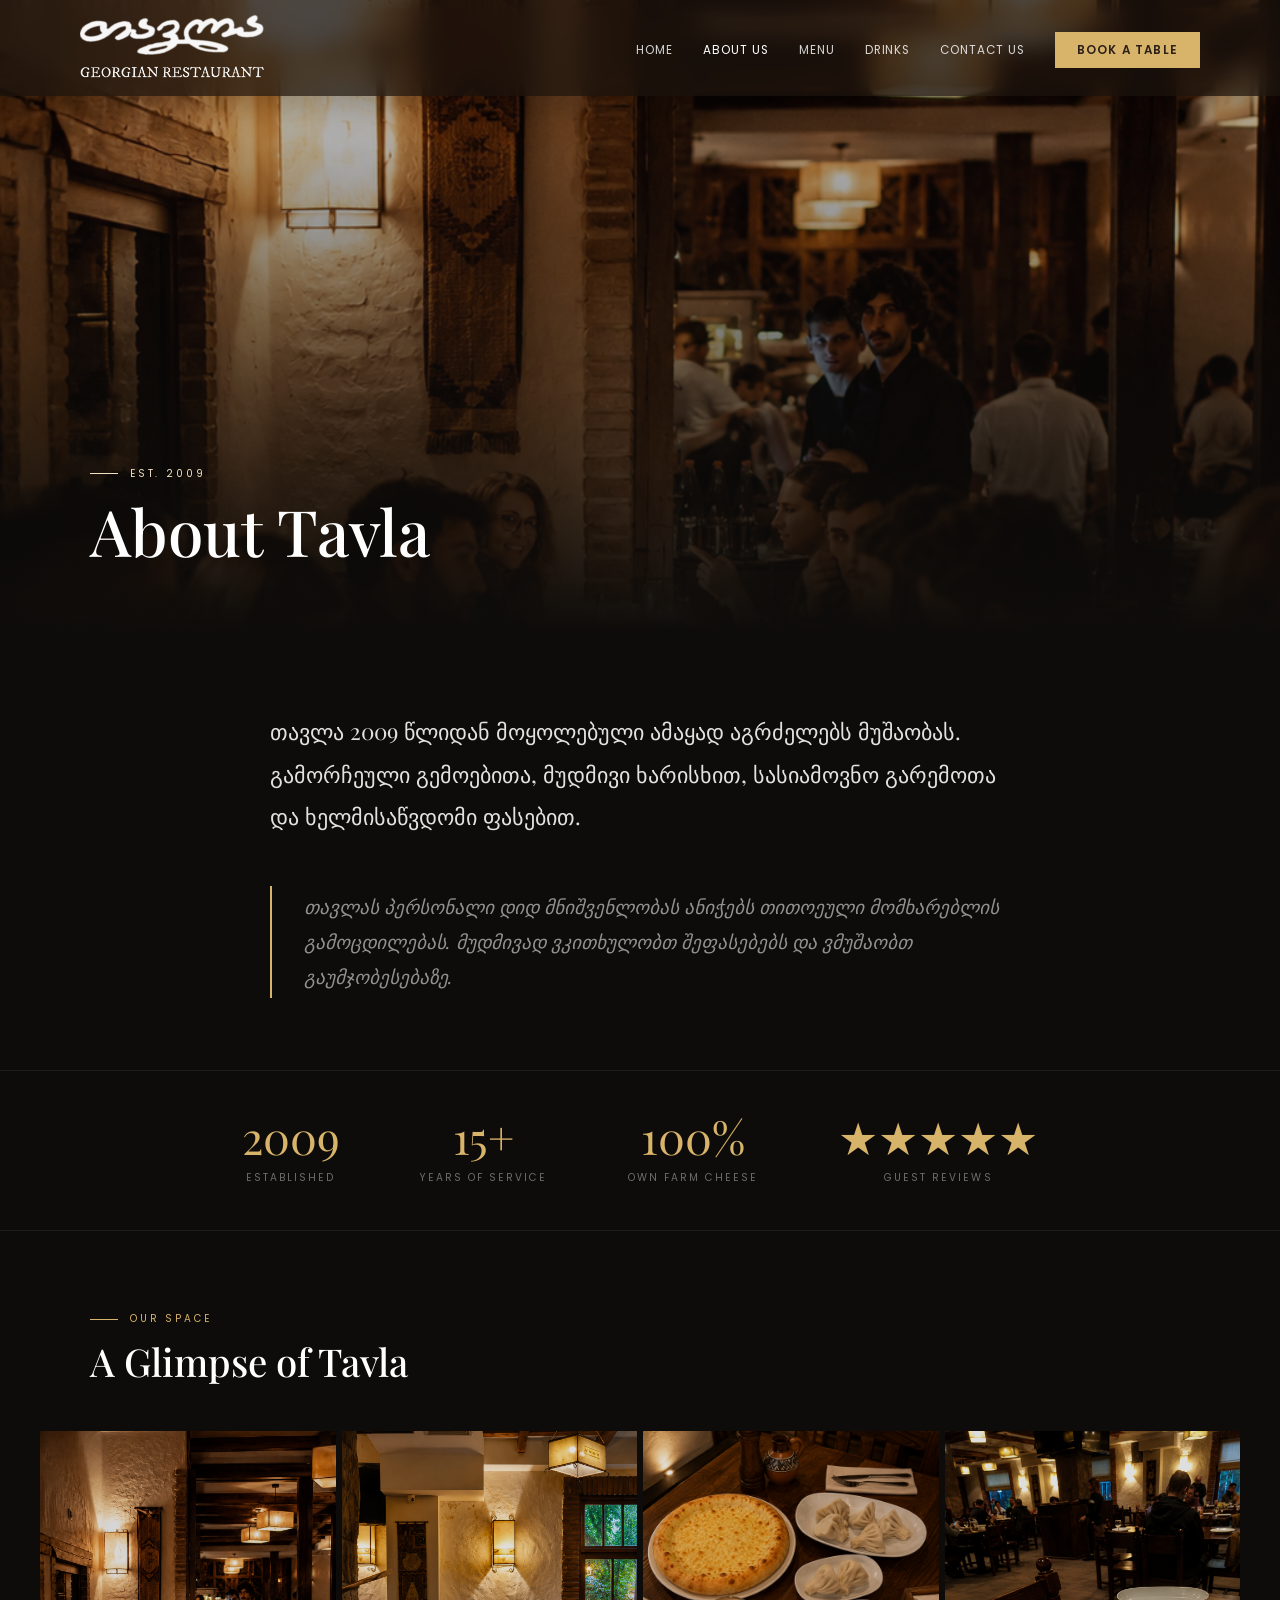
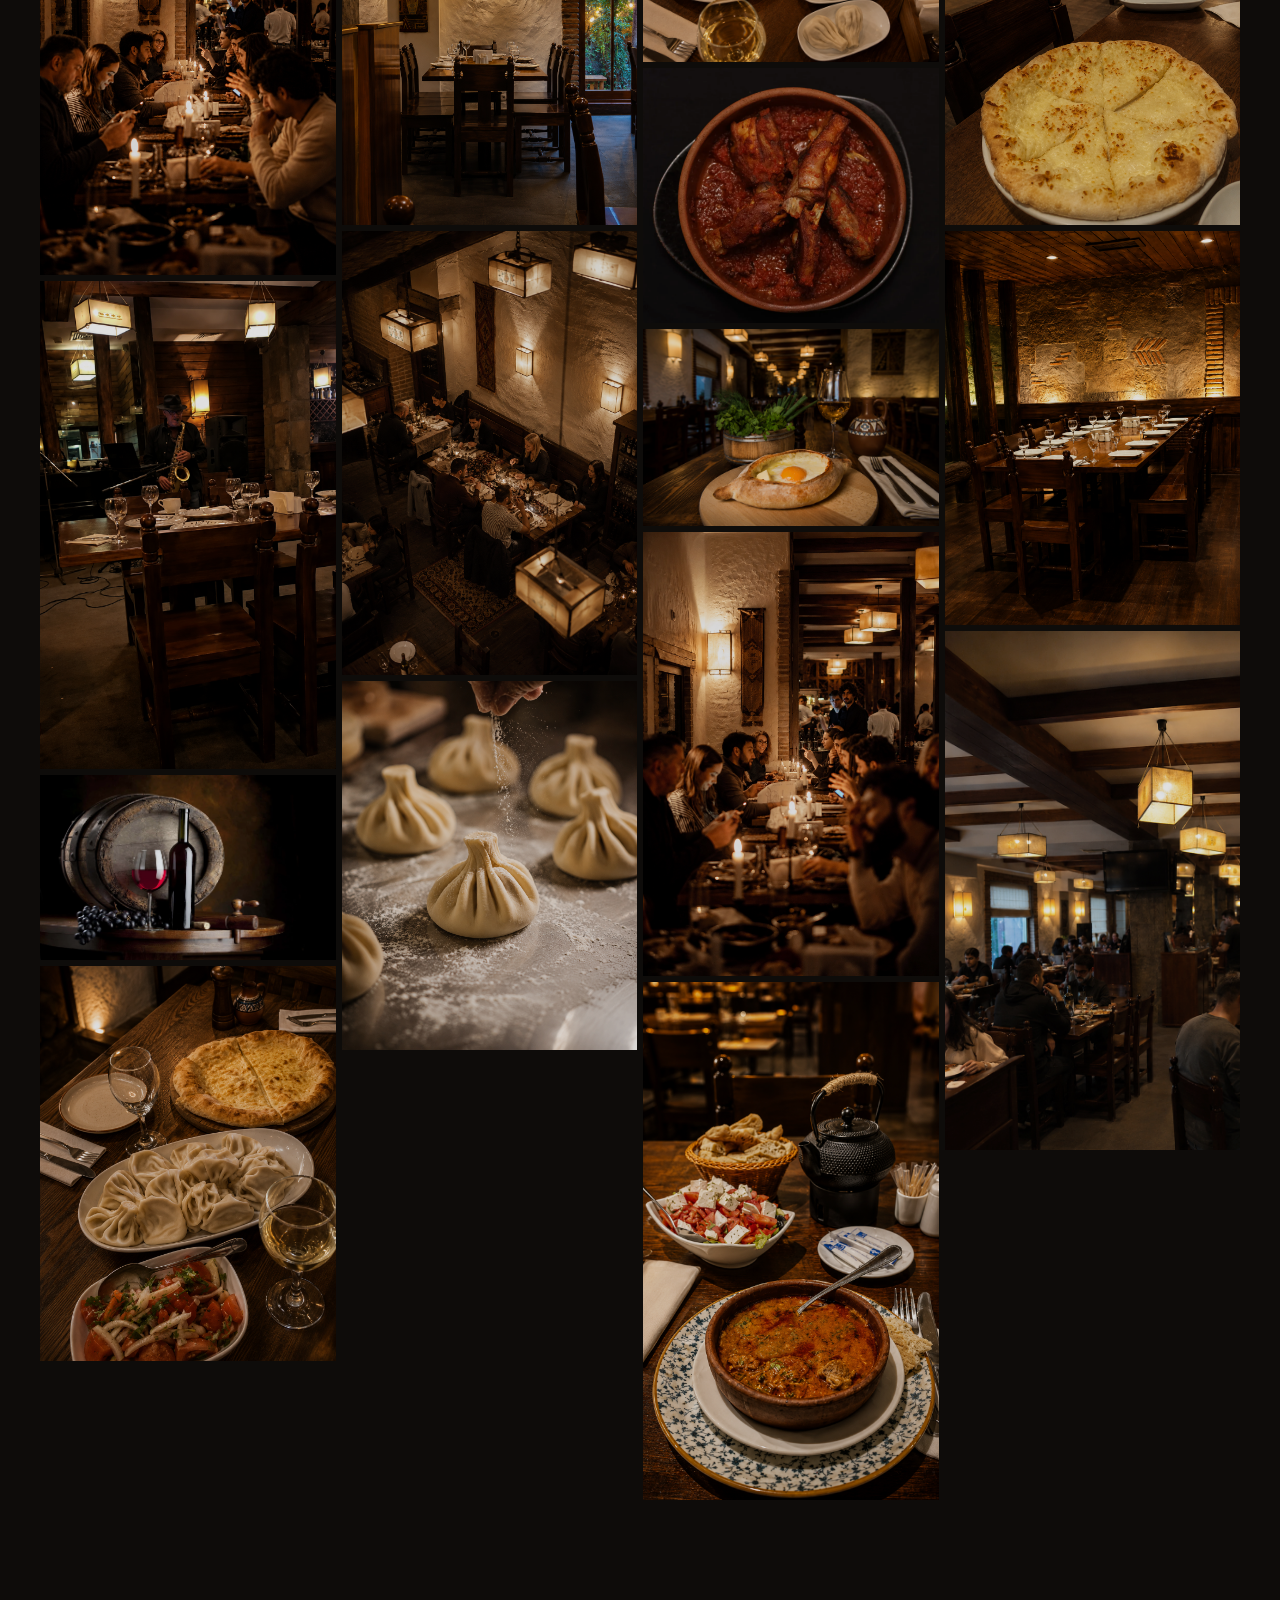
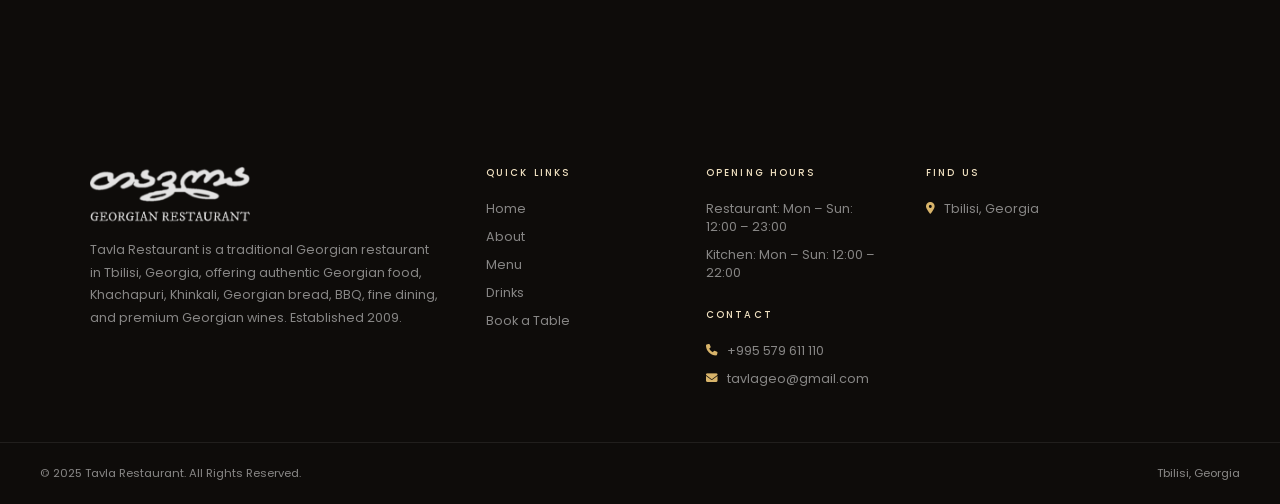
==== about.html @ 116edc7a "push" ====
<!DOCTYPE html>
<html lang="en">
<head>
  <meta charset="UTF-8" />
  <meta name="viewport" content="width=device-width, initial-scale=1.0" />
  <title>About Us | Tavla თავლა – Georgian Restaurant in Tbilisi</title>
  <meta name="description" content="About Tavla Restaurant — authentic Georgian cuisine in Tbilisi since 2009. Quality food, warm atmosphere, and unforgettable experiences." />
  <link rel="preconnect" href="https://fonts.googleapis.com" />
  <link rel="preconnect" href="https://fonts.gstatic.com" crossorigin />
  <link href="https://fonts.googleapis.com/css2?family=Playfair+Display:ital,wght@0,400;0,500;0,600;1,400&family=Poppins:wght@300;400;500;600&display=swap" rel="stylesheet" />
  <link rel="stylesheet" href="https://cdnjs.cloudflare.com/ajax/libs/font-awesome/6.5.0/css/all.min.css" />
  <link rel="stylesheet" href="styles.css" />
  <link rel="icon" type="image/png" href="images/favicon.png" />
  <style>
    body { background: #0e0c0a; }

    /* ── HERO ── */
    .about-hero {
      position: relative;
      height: 70vh;
      min-height: 480px;
      display: flex;
      align-items: flex-end;
      overflow: hidden;
      background: #0e0c0a;
    }
    .about-hero-bg {
      position: absolute;
      inset: 0;
      background-image: url('images/tavla-tbilisi-hero.png');
      background-size: cover;
      background-position: center 30%;
      background-repeat: no-repeat;
    }
    .about-hero-overlay {
      position: absolute;
      inset: 0;
      background: linear-gradient(
        to bottom,
        rgba(14,12,10,.15) 0%,
        rgba(14,12,10,.55) 55%,
        rgba(14,12,10,1) 100%
      );
    }
    .about-hero-content {
      position: relative;
      z-index: 2;
      max-width: 1180px;
      width: 100%;
      margin: 0 auto;
      padding: 0 40px 64px;
    }
    .about-hero-content .sec-label { color: var(--gold2); margin-bottom: 14px; }
    .about-hero-content .sec-label::before { background: var(--gold2); }
    .about-hero-content h1 {
      font-family: 'Playfair Display', serif;
      font-size: clamp(2.4rem, 5vw, 4.2rem);
      font-weight: 500;
      color: #fff;
      line-height: 1.1;
    }

    /* ── ABOUT TEXT ── */
    .about-text-sec { background: #0e0c0a; padding: 80px 0 72px; }
    .about-text-inner { max-width: 820px; margin: 0 auto; padding: 0 40px; }
    .about-main-text {
      font-family: 'Playfair Display', serif;
      font-size: clamp(1.15rem, 2vw, 1.4rem);
      color: rgba(255,255,255,.88);
      line-height: 1.9;
      margin-bottom: 48px;
    }
    .about-quote {
      border-left: 2px solid var(--gold);
      padding: 4px 0 4px 32px;
      margin: 0;
    }
    .about-quote p {
      font-family: 'Playfair Display', serif;
      font-style: italic;
      font-size: clamp(1rem, 1.6vw, 1.18rem);
      color: rgba(255,255,255,.55);
      line-height: 1.85;
    }

    /* ── STATS ── */
    .about-stats {
      background: #0e0c0a;
      border-top: 1px solid rgba(255,255,255,.07);
      border-bottom: 1px solid rgba(255,255,255,.07);
      padding: 44px 40px;
      display: flex;
      justify-content: center;
      gap: 80px;
      flex-wrap: wrap;
    }
    .stat-item { text-align: center; }
    .stat-num {
      font-family: 'Playfair Display', serif;
      font-size: clamp(1.9rem, 3.5vw, 2.8rem);
      color: var(--gold);
      line-height: 1;
      margin-bottom: 10px;
    }
    .stat-label {
      font-size: .64rem;
      letter-spacing: .2em;
      text-transform: uppercase;
      color: rgba(255,255,255,.4);
    }

    /* ── GALLERY ── */
    .gallery-sec { background: #0e0c0a; padding: 80px 0 96px; }
    .gallery-head { max-width: 1180px; margin: 0 auto 48px; padding: 0 40px; }
    .gallery-head .sec-label { color: var(--gold); margin-bottom: 12px; }
    .gallery-head h2 {
      font-family: 'Playfair Display', serif;
      font-size: clamp(1.9rem, 3vw, 2.8rem);
      font-weight: 500;
      color: #fff;
      line-height: 1.15;
    }
    .gallery-grid {
      max-width: 1280px;
      margin: 0 auto;
      padding: 0 40px;
      columns: 4;
      column-gap: 6px;
    }
    .gallery-item {
      break-inside: avoid;
      margin-bottom: 6px;
      overflow: hidden;
      display: block;
      cursor: pointer;
    }
    .gallery-item img {
      width: 100%;
      display: block;
      filter: brightness(.88);
      transition: transform .5s cubic-bezier(.4,0,.2,1), filter .4s ease;
    }
    .gallery-item:hover img {
      transform: scale(1.05);
      filter: brightness(1.05);
    }

    /* ── LIGHTBOX ── */
    .lightbox {
      display: none;
      position: fixed;
      inset: 0;
      z-index: 9000;
      background: rgba(10,8,6,.93);
      backdrop-filter: blur(8px);
      -webkit-backdrop-filter: blur(8px);
      align-items: center;
      justify-content: center;
    }
    .lightbox.open { display: flex; }
    .lightbox-img { max-width: 90vw; max-height: 88vh; object-fit: contain; box-shadow: 0 32px 80px rgba(0,0,0,.6); }
    .lightbox-close {
      position: absolute; top: 24px; right: 30px;
      color: rgba(255,255,255,.7); font-size: 1.6rem;
      cursor: pointer; background: none; border: none; line-height: 1; transition: color .2s;
    }
    .lightbox-close:hover { color: var(--gold); }
    .lightbox-prev, .lightbox-next {
      position: absolute; top: 50%; transform: translateY(-50%);
      background: rgba(255,255,255,.08); border: 1px solid rgba(255,255,255,.15);
      color: #fff; width: 48px; height: 48px; cursor: pointer;
      font-size: .9rem; display: flex; align-items: center; justify-content: center;
      transition: background .2s, border-color .2s;
    }
    .lightbox-prev:hover, .lightbox-next:hover { background: var(--gold); border-color: var(--gold); color: var(--navy); }
    .lightbox-prev { left: 24px; }
    .lightbox-next { right: 24px; }

    /* ── RESPONSIVE ── */
    @media (max-width: 960px) {
      .gallery-grid { columns: 3; }
      .about-stats { gap: 44px; }
    }
    @media (max-width: 768px) {
      .about-hero { height: 55vh; min-height: 360px; }
      .about-hero-content { padding: 0 22px 44px; }
      .about-text-inner, .gallery-head { padding: 0 22px; }
      .gallery-grid { columns: 2; padding: 0 22px; }
      .about-stats { padding: 32px 22px; gap: 28px; }
    }
    @media (max-width: 480px) {
      .gallery-grid { columns: 2; column-gap: 4px; }
      .gallery-item { margin-bottom: 4px; }
      .about-quote { padding-left: 18px; }
      .lightbox-prev { left: 8px; }
      .lightbox-next { right: 8px; }
    }
  </style>
</head>
<body>

<!-- MOBILE NAV DROPDOWN -->
<div class="mob-nav" id="mobNav">
  <nav class="mob-nav-links">
    <a href="index.html" onclick="closeMob()">Home</a>
    <a href="about.html" onclick="closeMob()">About Us</a>
    <a href="menu.html" onclick="closeMob()">Menu</a>
    <a href="drinks.html" onclick="closeMob()">Drinks</a>
    <a href="index.html#reservation" onclick="closeMob()">Book a Table</a>
    <a href="index.html#contact" onclick="closeMob()">Contact Us</a>
  </nav>
</div>

<!-- NAVBAR -->
<nav class="navbar" id="navbar">
  <div class="navbar-inner">
    <a href="index.html" class="nav-brand" aria-label="Tavla home">
      <img src="images/tavla-nav-hero.png" alt="Tavla" class="nav-logo"/>
    </a>
    <ul class="nav-menu">
      <li><a href="index.html">Home</a></li>
      <li><a href="about.html" style="color:#fff">About Us</a></li>
      <li><a href="menu.html">Menu</a></li>
      <li><a href="drinks.html">Drinks</a></li>
      <li><a href="index.html#contact">Contact Us</a></li>
      <li><a href="index.html#reservation" class="nav-book">Book a Table</a></li>
    </ul>
    <div class="hamburger" id="hamburger" onclick="toggleMob()">
      <span></span><span></span><span></span>
    </div>
  </div>
</nav>

<!-- HERO -->
<section class="about-hero">
  <div class="about-hero-bg"></div>
  <div class="about-hero-overlay"></div>
  <div class="about-hero-content fi">
    <p class="sec-label">Est. 2009</p>
    <h1>About Tavla</h1>
  </div>
</section>

<!-- ABOUT TEXT -->
<section class="about-text-sec">
  <div class="about-text-inner">
    <p class="about-main-text fi">
      თავლა 2009 წლიდან მოყოლებული ამაყად აგრძელებს მუშაობას. გამორჩეული გემოებითა, მუდმივი ხარისხით, სასიამოვნო გარემოთა და ხელმისაწვდომი ფასებით.
    </p>
    <blockquote class="about-quote fi">
      <p>თავლას პერსონალი დიდ მნიშვენლობას ანიჭებს თითოეული მომხარებლის გამოცდილებას. მუდმივად ვკითხულობთ შეფასებებს და ვმუშაობთ გაუმჯობესებაზე.</p>
    </blockquote>
  </div>
</section>

<!-- STATS -->
<div class="about-stats fi">
  <div class="stat-item">
    <div class="stat-num">2009</div>
    <div class="stat-label">Established</div>
  </div>
  <div class="stat-item">
    <div class="stat-num">15+</div>
    <div class="stat-label">Years of Service</div>
  </div>
  <div class="stat-item">
    <div class="stat-num">100%</div>
    <div class="stat-label">Own Farm Cheese</div>
  </div>
  <div class="stat-item">
    <div class="stat-num">★★★★★</div>
    <div class="stat-label">Guest Reviews</div>
  </div>
</div>

<!-- GALLERY -->
<section class="gallery-sec">
  <div class="gallery-head fi">
    <p class="sec-label">Our Space</p>
    <h2>A Glimpse of Tavla</h2>
  </div>
  <div class="gallery-grid">
    <div class="gallery-item fi" data-index="0">
      <img src="images/tavla-hero-index.png" alt="Tavla restaurant" loading="lazy"/>
    </div>
    <div class="gallery-item fi" data-index="1">
      <img src="images/about-us1.png" alt="Tavla interior" loading="lazy"/>
    </div>
    <div class="gallery-item fi" data-index="2">
      <img src="images/index-wine-collection.png" alt="Wine collection" loading="lazy"/>
    </div>
    <div class="gallery-item fi" data-index="3">
      <img src="images/about-us2.png" alt="Tavla atmosphere" loading="lazy"/>
    </div>
    <div class="gallery-item fi" data-index="4">
      <img src="images/index-place.png" alt="Tavla dining space" loading="lazy"/>
    </div>
    <div class="gallery-item fi" data-index="5">
      <img src="images/about-us3.png" alt="Tavla ambience" loading="lazy"/>
    </div>
    <div class="gallery-item fi" data-index="6">
      <img src="images/index-khinkali-closeup.png" alt="Khinkali" loading="lazy"/>
    </div>
    <div class="gallery-item fi" data-index="7">
      <img src="images/about-us4.png" alt="Tavla detail" loading="lazy"/>
    </div>
    <div class="gallery-item fi" data-index="8">
      <img src="images/index-chefs-pick.png" alt="Chef's pick" loading="lazy"/>
    </div>
    <div class="gallery-item fi" data-index="9">
      <img src="images/xbo-neknebi-ajikit.PNG" alt="Ribs with Ajika" loading="lazy"/>
    </div>
    <div class="gallery-item fi" data-index="10">
      <img src="images/index-menu1.png" alt="Khachapuri" loading="lazy"/>
    </div>
    <div class="gallery-item fi" data-index="11">
      <img src="images/tavla-tbilisi-hero.png" alt="Tavla Tbilisi" loading="lazy"/>
    </div>
    <div class="gallery-item fi" data-index="12">
      <img src="images/about-us-gallery.png" alt="Tavla gallery" loading="lazy"/>
    </div>
    <div class="gallery-item fi" data-index="13">
      <img src="images/about-us-gallery2.png" alt="Tavla gallery" loading="lazy"/>
    </div>
    <div class="gallery-item fi" data-index="14">
      <img src="images/about-us-gallery3.png" alt="Tavla gallery" loading="lazy"/>
    </div>
    <div class="gallery-item fi" data-index="15">
      <img src="images/about-us-gallery4.png" alt="Tavla gallery" loading="lazy"/>
    </div>
    <div class="gallery-item fi" data-index="16">
      <img src="images/about-us-gallery5.png" alt="Tavla gallery" loading="lazy"/>
    </div>
  </div>
</section>

<!-- LIGHTBOX -->
<div class="lightbox" id="lightbox">
  <button class="lightbox-close" id="lbClose"><i class="fa fa-times"></i></button>
  <button class="lightbox-prev" id="lbPrev"><i class="fa fa-chevron-left"></i></button>
  <img src="" alt="" class="lightbox-img" id="lbImg"/>
  <button class="lightbox-next" id="lbNext"><i class="fa fa-chevron-right"></i></button>
</div>

<!-- FOOTER -->
<footer id="contact">
  <div class="container">
    <div class="footer-grid">
      <div>
        <div class="foot-brand"><img src="images/tavla-nav-hero.png" alt="Tavla" class="foot-logo"/></div>
        <p class="foot-about">Tavla Restaurant is a traditional Georgian restaurant in Tbilisi, Georgia, offering authentic Georgian food, Khachapuri, Khinkali, Georgian bread, BBQ, fine dining, and premium Georgian wines. Established 2009.</p>
      </div>
      <div>
        <h4>Quick Links</h4>
        <ul>
          <li><a href="index.html">Home</a></li>
          <li><a href="about.html">About</a></li>
          <li><a href="menu.html">Menu</a></li>
          <li><a href="drinks.html">Drinks</a></li>
          <li><a href="index.html#reservation">Book a Table</a></li>
        </ul>
      </div>
      <div>
        <h4>Opening Hours</h4>
        <ul>
          <li><span>Restaurant: Mon – Sun: 12:00 – 23:00</span></li>
          <li><span>Kitchen: Mon – Sun: 12:00 – 22:00</span></li>
        </ul>
        <h4 style="margin-top:26px">Contact</h4>
        <ul>
          <li><i class="fa fa-phone"></i><a href="tel:+995579611110">+995 579 611 110</a></li>
          <li><i class="fa fa-envelope"></i><a href="mailto:tavlageo@gmail.com">tavlageo@gmail.com</a></li>
        </ul>
      </div>
      <div>
        <h4>Find Us</h4>
        <ul style="margin-bottom:14px">
          <li><i class="fa fa-map-marker-alt"></i><span>Tbilisi, Georgia</span></li>
        </ul>
        <div class="foot-map">
          <iframe src="https://www.google.com/maps/embed?pb=!1m18!1m12!1m3!1d47644.3!2d44.793!3d41.693!2m3!1f0!2f0!3f0!3m2!1i1024!2i768!4f13.1!3m3!1m2!1s0x40440cd7c3ca9b21%3A0x8ab0c72d0df22e67!2sTbilisi!5e0!3m2!1sen!2sge!4v1700000000000" allowfullscreen="" loading="lazy" title="Tavla location"></iframe>
        </div>
      </div>
    </div>
  </div>
  <div class="foot-bottom">
    <span>&#169; 2025 Tavla Restaurant. All Rights Reserved.</span>
    <span>Tbilisi, Georgia</span>
  </div>
</footer>

<script>
  /* ── NAV ── */
  function toggleMob(){
    var open=document.getElementById('mobNav').classList.toggle('open');
    document.getElementById('hamburger').classList.toggle('active',open);
    document.body.classList.toggle('mob-lock',open);
  }
  function closeMob(){
    document.getElementById('mobNav').classList.remove('open');
    document.getElementById('hamburger').classList.remove('active');
    document.body.classList.remove('mob-lock');
  }
  var nav=document.getElementById('navbar');
  function updateNavState(){nav.classList.toggle('scrolled',window.scrollY>20);}
  window.addEventListener('scroll',updateNavState);
  updateNavState();

  /* ── LIGHTBOX ── */
  var items=document.querySelectorAll('.gallery-item');
  var lbEl=document.getElementById('lightbox');
  var lbImg=document.getElementById('lbImg');
  var current=0;
  var srcs=[];
  items.forEach(function(item,i){
    srcs.push(item.querySelector('img').src);
    item.addEventListener('click',function(){openLb(i);});
  });
  function openLb(i){current=i;lbImg.src=srcs[current];lbEl.classList.add('open');document.body.style.overflow='hidden';}
  function closeLb(){lbEl.classList.remove('open');document.body.style.overflow='';}
  function prevImg(){current=(current-1+srcs.length)%srcs.length;lbImg.src=srcs[current];}
  function nextImg(){current=(current+1)%srcs.length;lbImg.src=srcs[current];}
  document.getElementById('lbClose').addEventListener('click',closeLb);
  document.getElementById('lbPrev').addEventListener('click',prevImg);
  document.getElementById('lbNext').addEventListener('click',nextImg);
  lbEl.addEventListener('click',function(e){if(e.target===lbEl)closeLb();});
  document.addEventListener('keydown',function(e){
    if(!lbEl.classList.contains('open'))return;
    if(e.key==='ArrowLeft')prevImg();
    else if(e.key==='ArrowRight')nextImg();
    else if(e.key==='Escape')closeLb();
  });

  /* ── FADE IN ── */
  var obs=new IntersectionObserver(function(entries){
    entries.forEach(function(e){if(e.isIntersecting)e.target.classList.add('vis');});
  },{threshold:0.08});
  document.querySelectorAll('.fi').forEach(function(el){obs.observe(el);});
</script>
</body>
</html>
---- styles.css ----
*,*::before,*::after{box-sizing:border-box;margin:0;padding:0}
html{scroll-behavior:smooth}
body{font-family:'Poppins',sans-serif;color:#2b2118;overflow-x:hidden;background:#fff}
a{text-decoration:none;color:inherit}
img{display:block;max-width:100%}
:root{
  --navy:#2b1f17;
  --gold:#d8b46a;
  --gold2:#f1e2c2;
  --light:#f8f5f0;
  --grey:#666;
}
/* NAVBAR */
.navbar{position:fixed;top:0;left:0;width:100%;z-index:999;background:rgba(25,18,13,.72);backdrop-filter:blur(12px);-webkit-backdrop-filter:blur(12px);box-shadow:0 10px 30px rgba(0,0,0,.22);display:flex;align-items:center;justify-content:center;height:96px;transition:background .28s ease,backdrop-filter .28s ease,-webkit-backdrop-filter .28s ease,box-shadow .28s ease}
.navbar-inner{width:100%;max-width:1200px;display:flex;align-items:center;justify-content:space-between;padding:0 40px}
.navbar.scrolled{background:rgba(25,18,13,.72);backdrop-filter:blur(12px);-webkit-backdrop-filter:blur(12px);box-shadow:0 10px 30px rgba(0,0,0,.22)}
.nav-brand{display:flex;align-items:center;color:#fff;line-height:1}
.nav-logo{width:184px;height:auto;display:block}
.nav-menu{display:flex;align-items:center;gap:30px;list-style:none}
.nav-menu a{font-size:.74rem;letter-spacing:.08em;text-transform:uppercase;color:rgba(255,255,255,.82);transition:color .2s}
.nav-menu a:hover{color:var(--gold2)}
.nav-book{background:var(--gold);color:var(--navy)!important;padding:10px 22px;font-weight:600!important;letter-spacing:.1em!important;transition:background .2s!important}
.nav-book:hover{background:var(--gold2)!important}
.hamburger{display:none;flex-direction:column;justify-content:center;gap:6px;cursor:pointer;width:36px;height:36px;padding:4px;z-index:1100}
.hamburger span{display:block;width:26px;height:2px;background:#fff;border-radius:2px;transform-origin:center;transition:transform .35s cubic-bezier(.77,0,.18,1),opacity .25s ease,width .35s ease}
/* hamburger → X */
.hamburger.active span:nth-child(1){transform:translateY(8px) rotate(45deg)}
.hamburger.active span:nth-child(2){opacity:0;width:0}
.hamburger.active span:nth-child(3){transform:translateY(-8px) rotate(-45deg)}
/* MOBILE NAV DROPDOWN */
.mob-nav{position:fixed;top:96px;left:0;right:0;z-index:1050;background:rgba(14,12,10,.97);backdrop-filter:blur(14px);-webkit-backdrop-filter:blur(14px);border-bottom:1px solid rgba(255,255,255,.07);transform:translateY(-12px);opacity:0;pointer-events:none;transition:transform .38s cubic-bezier(.77,0,.18,1),opacity .3s ease;max-height:55vh;overflow:hidden}
.mob-nav.open{transform:translateY(0);opacity:1;pointer-events:all}
.mob-nav-links{display:flex;flex-direction:column}
.mob-nav a{display:block;font-family:'Playfair Display',serif;font-size:1.15rem;color:rgba(255,255,255,.88);padding:16px 28px;border-bottom:1px solid rgba(255,255,255,.06);letter-spacing:.02em;transition:color .2s,padding-left .22s}
.mob-nav a:last-child{border-bottom:none;color:var(--gold);font-weight:600;letter-spacing:.08em;font-family:'Poppins',sans-serif;font-size:.8rem;text-transform:uppercase;padding:18px 28px}
.mob-nav a:hover{color:var(--gold2);padding-left:36px}
body.mob-lock{overflow:hidden}
/* HERO */
.hero{display:flex;flex-direction:column;background:#0e0c0a}
.hero-split{display:flex;align-items:stretch;max-width:1200px;width:100%;margin:0 auto;min-height:100vh}
.hero-left{flex:0 0 48%;display:flex;align-items:center;padding:110px 52px 64px 40px}
.hero-right{flex:0 0 52%;position:relative;overflow:hidden}
.hero-right img{width:100%;height:100%;object-fit:cover}
.hero-right-ov{position:absolute;inset:0;background:linear-gradient(to right,rgba(14,12,10,.5) 0%,transparent 55%)}
.hero-badge{display:inline-flex;align-items:center;gap:10px;background:rgba(201,168,76,.13);border:1px solid rgba(201,168,76,.35);color:var(--gold2);padding:6px 18px;font-size:.63rem;letter-spacing:.24em;text-transform:uppercase;margin-bottom:26px}
.hero-h1{font-family:'Playfair Display',serif;font-size:clamp(2.2rem,3.5vw,3.4rem);font-weight:500;color:#f1e2c2;line-height:1.2;margin-bottom:20px}
.hero-h1 em{font-style:normal;color:#f1e2c2}
.hero-p{font-size:.86rem;line-height:1.85;color:rgba(241,226,194,.7);margin-bottom:36px}
.hero-p a{color:var(--gold2);border-bottom:1px solid rgba(201,168,76,.4)}
.hero-btns{display:flex;gap:12px;flex-wrap:wrap}
.btn{display:inline-block;padding:13px 30px;font-size:.74rem;font-weight:500;letter-spacing:.12em;text-transform:uppercase;cursor:pointer;transition:all .22s;border:none;font-family:'Poppins',sans-serif}
.btn-primary{background:var(--gold);color:var(--navy)}
.btn-primary:hover{background:var(--gold2)}
.btn-outline-w{border:1px solid rgba(255,255,255,.4);color:#fff;background:transparent}
.btn-outline-w:hover{border-color:var(--gold2);color:var(--gold2)}
.btn-gold{background:var(--gold);color:var(--navy)}
.btn-gold:hover{background:var(--gold2)}
.btn-dark{background:var(--navy);color:#fff}
.btn-dark:hover{background:#3a2c22}
.btn-outline-d{border:1px solid var(--navy);color:var(--navy);background:transparent}
.btn-outline-d:hover{background:var(--navy);color:#fff}
/* hero dish bar — overlay on image bottom */
.hero-dishes{position:absolute;bottom:0;left:0;right:0;display:flex;justify-content:center;background:linear-gradient(to top,rgba(14,12,10,.88) 0%,rgba(14,12,10,.5) 100%);backdrop-filter:blur(2px);-webkit-backdrop-filter:blur(2px)}
.hdish{display:grid;grid-template-columns:56px 1fr;grid-template-rows:auto auto auto;align-items:center;column-gap:14px;padding:18px 18px}
.hdish:not(:last-child){border-right:1px solid rgba(255,255,255,.12)}
.hdish-img{grid-column:1;grid-row:1/4;width:56px;height:56px;border-radius:50%;overflow:hidden}
.hdish-img img{width:100%;height:100%;object-fit:cover}
.hdish-name{grid-column:2;grid-row:1;font-family:'Playfair Display',serif;font-size:.94rem;color:#fff;line-height:1.2}
.hdish-sub{grid-column:2;grid-row:2;font-size:.61rem;color:rgba(255,255,255,.42);letter-spacing:.04em;margin-top:2px}
.hdish-stars{grid-column:2;grid-row:3;color:var(--gold);font-size:.6rem;letter-spacing:2px;margin-top:4px}
/* SECTIONS */
.section{padding:96px 0}
.container{max-width:1180px;margin:0 auto;padding:0 40px}
.sec-label{font-size:.63rem;letter-spacing:.28em;text-transform:uppercase;color:var(--gold);margin-bottom:12px;display:flex;align-items:center;gap:12px}
.sec-label::before{content:'';width:28px;height:1px;background:var(--gold);display:block}
.sec-h2{font-family:'Playfair Display',serif;font-size:clamp(1.9rem,3vw,2.8rem);font-weight:500;line-height:1.22;color:var(--navy);margin-bottom:18px}
.sec-p{font-size:.87rem;line-height:1.86;color:var(--grey)}
/* ABOUT */
.about-grid{display:grid;grid-template-columns:1fr 1fr;gap:72px;align-items:center}
.about-slider{position:relative}
.slider-main{aspect-ratio:3/4;overflow:hidden;position:relative;background:#111}
.slider-main .slide{position:absolute;inset:0;width:100%;height:100%;object-fit:cover;opacity:0;transition:opacity .9s cubic-bezier(.4,0,.2,1)}
.slider-main .slide.active{opacity:1;position:relative}
.slider-nav{position:absolute;top:50%;transform:translateY(-50%);display:flex;justify-content:space-between;width:100%;pointer-events:none}
.slider-nav button{pointer-events:all;background:rgba(14,12,10,.55);backdrop-filter:blur(6px);color:#fff;border:1px solid rgba(255,255,255,.18);width:42px;height:42px;cursor:pointer;font-size:.85rem;transition:background .2s}
.slider-nav button:hover{background:var(--gold);border-color:var(--gold)}
.slider-thumbs{display:flex;gap:8px;margin-top:8px}
.slider-thumbs img{width:calc(25% - 6px);aspect-ratio:3/4;object-fit:cover;cursor:pointer;opacity:.5;transition:opacity .25s,outline .2s}
.slider-thumbs img:hover,.slider-thumbs img.active{opacity:1;outline:2px solid var(--gold)}
/* MENU (dark) */
.menu-sec{background:var(--navy)}
.menu-sec .sec-h2{color:#fff}
.menu-sec .sec-p{color:rgba(255,255,255,.6)}
.menu-sec .sec-label{color:var(--gold2)}
.menu-sec .sec-label::before{background:var(--gold2)}
.menu-inner{display:grid;grid-template-columns:1fr 1fr;gap:80px;align-items:center}
.menu-img{aspect-ratio:3/4;overflow:hidden}
.menu-img img{width:100%;height:100%;object-fit:cover}
/* SPLIT */
.split-inner{display:grid;grid-template-columns:1fr 1fr;align-items:stretch;min-height:520px}
.split-img{overflow:hidden}
.split-img img{width:100%;height:100%;object-fit:cover}
.split-text{background:var(--light);padding:72px 60px;display:flex;flex-direction:column;justify-content:center}
.split-text.dark{background:var(--navy)}
.split-text.dark .sec-h2{color:#fff}
.split-text.dark .sec-p{color:rgba(255,255,255,.6)}
.split-text.dark .sec-label{color:var(--gold2)}
.split-text.dark .sec-label::before{background:var(--gold2)}
/* SILK ROAD */
.silk{background:var(--light);padding:96px 0;text-align:center}
.silk .sec-label{justify-content:center}
.silk .sec-label::before{display:none}
.silk .sec-h2{max-width:700px;margin:0 auto 18px}
.silk .sec-p{max-width:760px;margin:0 auto 16px}
/* RESERVATION */
.res-sec{background:#0e0c0a;padding:96px 0}
.res-head{text-align:center;margin-bottom:52px}
.res-head .sec-label{justify-content:center}
.res-head .sec-label::before{display:none}
.res-head .sec-h2{color:#fff;margin-bottom:10px}
.res-head .sec-p{color:rgba(255,255,255,.55);max-width:500px;margin:0 auto}
.res-wrap{max-width:820px;margin:0 auto}
.res-row{display:grid;grid-template-columns:1fr 1fr;gap:16px;margin-bottom:16px}
.res-row.three{grid-template-columns:1fr 1fr 1fr}
.fg{display:flex;flex-direction:column;gap:7px}
.fg label{font-size:.6rem;letter-spacing:.2em;text-transform:uppercase;color:var(--gold2);font-weight:500}
.fg input,.fg select,.fg textarea{background:rgba(255,255,255,.07);border:1px solid rgba(255,255,255,.15);color:#fff;padding:13px 15px;font-family:'Poppins',sans-serif;font-size:.84rem;outline:none;transition:border-color .2s;appearance:none;-webkit-appearance:none}
.fg input::placeholder,.fg textarea::placeholder{color:rgba(255,255,255,.3)}
.fg input:focus,.fg select:focus,.fg textarea:focus{border-color:var(--gold)}
.fg select option{background:#2b1f17}
.res-submit{text-align:center;margin-top:26px}
.res-submit button{background:var(--gold);color:var(--navy);padding:15px 56px;font-size:.76rem;font-weight:600;letter-spacing:.15em;text-transform:uppercase;border:none;cursor:pointer;font-family:'Poppins',sans-serif;transition:background .2s}
.res-submit button:hover{background:var(--gold2)}
/* FOOTER */
footer{background:#0e0c0a;padding:70px 0 0;color:rgba(255,255,255,.5)}
.footer-grid{display:grid;grid-template-columns:2fr 1fr 1fr 1.5fr;gap:44px;padding-bottom:54px}
.foot-brand{margin-bottom:14px}
.foot-logo{width:160px;height:auto;display:block;opacity:.92}
.foot-about{font-size:.79rem;line-height:1.78}
footer h4{font-size:.6rem;letter-spacing:.22em;text-transform:uppercase;color:var(--gold2);margin-bottom:20px;font-weight:500}
footer ul{list-style:none;display:flex;flex-direction:column;gap:10px}
footer ul li{font-size:.79rem;display:flex;align-items:flex-start;gap:9px}
footer ul li i{color:var(--gold);margin-top:3px;flex-shrink:0;font-size:.72rem}
footer ul li a{transition:color .2s}
footer ul li a:hover{color:var(--gold2)}
.foot-map{margin-top:16px}
.foot-map iframe{width:100%;height:140px;border:0;filter:grayscale(20%)}
.foot-bottom{border-top:1px solid rgba(255,255,255,.08);padding:22px 40px;display:flex;justify-content:space-between;align-items:center;font-size:.71rem}
/* FADE IN */
.fi{opacity:0;transform:translateY(26px);transition:opacity .6s ease,transform .6s ease}
.fi.vis{opacity:1;transform:translateY(0)}
/* RESPONSIVE */
@media(max-width:960px){
  .navbar{padding:0 0px}
  .nav-logo{width:158px}
  .nav-menu{display:none}
  .hamburger{display:flex}
  .hero-split{flex-direction:column;min-height:auto}
  .hero-left{flex:none;padding:130px 28px 56px}
  .hero-right{flex:none;height:88vw;min-height:400px}
  .hero-dishes{position:absolute}
  .hdish{padding:12px 18px}
  .navbar-inner{padding:0 22px}
  .about-grid,.menu-inner,.split-inner{grid-template-columns:1fr}
  .split-text{padding:52px 36px}
  .split-img{min-height:280px}
  .footer-grid{grid-template-columns:1fr 1fr}
}
@media(max-width:600px){
  .nav-logo{width:140px}
  .hero-left{padding:130px 20px 40px}
  .hdish{padding:12px 10px;column-gap:12px}
  .hdish-img{width:48px;height:48px}
  .hdish-name{font-size:.82rem}
  .hdish-sub{font-size:.56rem}
  .hdish-stars{font-size:.54rem}
  .res-row,.res-row.three{grid-template-columns:1fr}
  .footer-grid{grid-template-columns:1fr}
  .container{padding:0 18px}
  .split-text{padding:44px 22px}
}
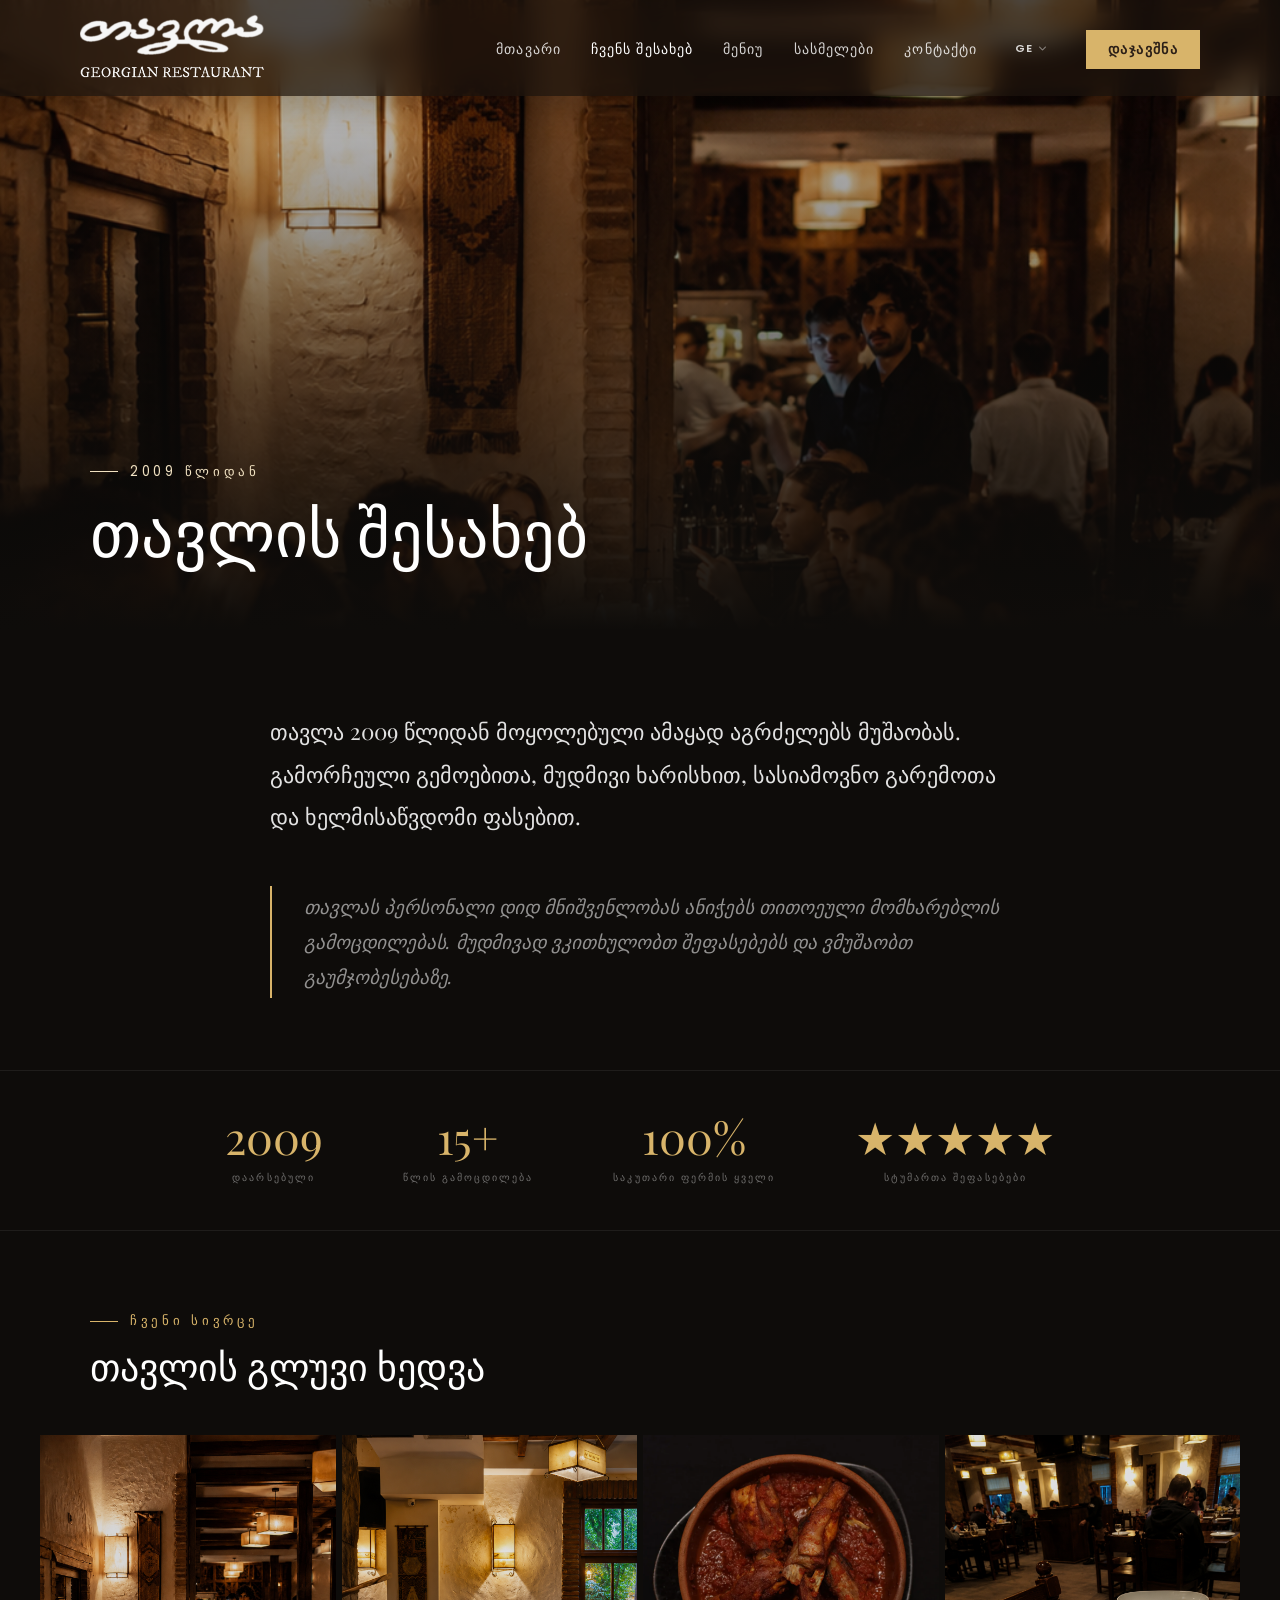
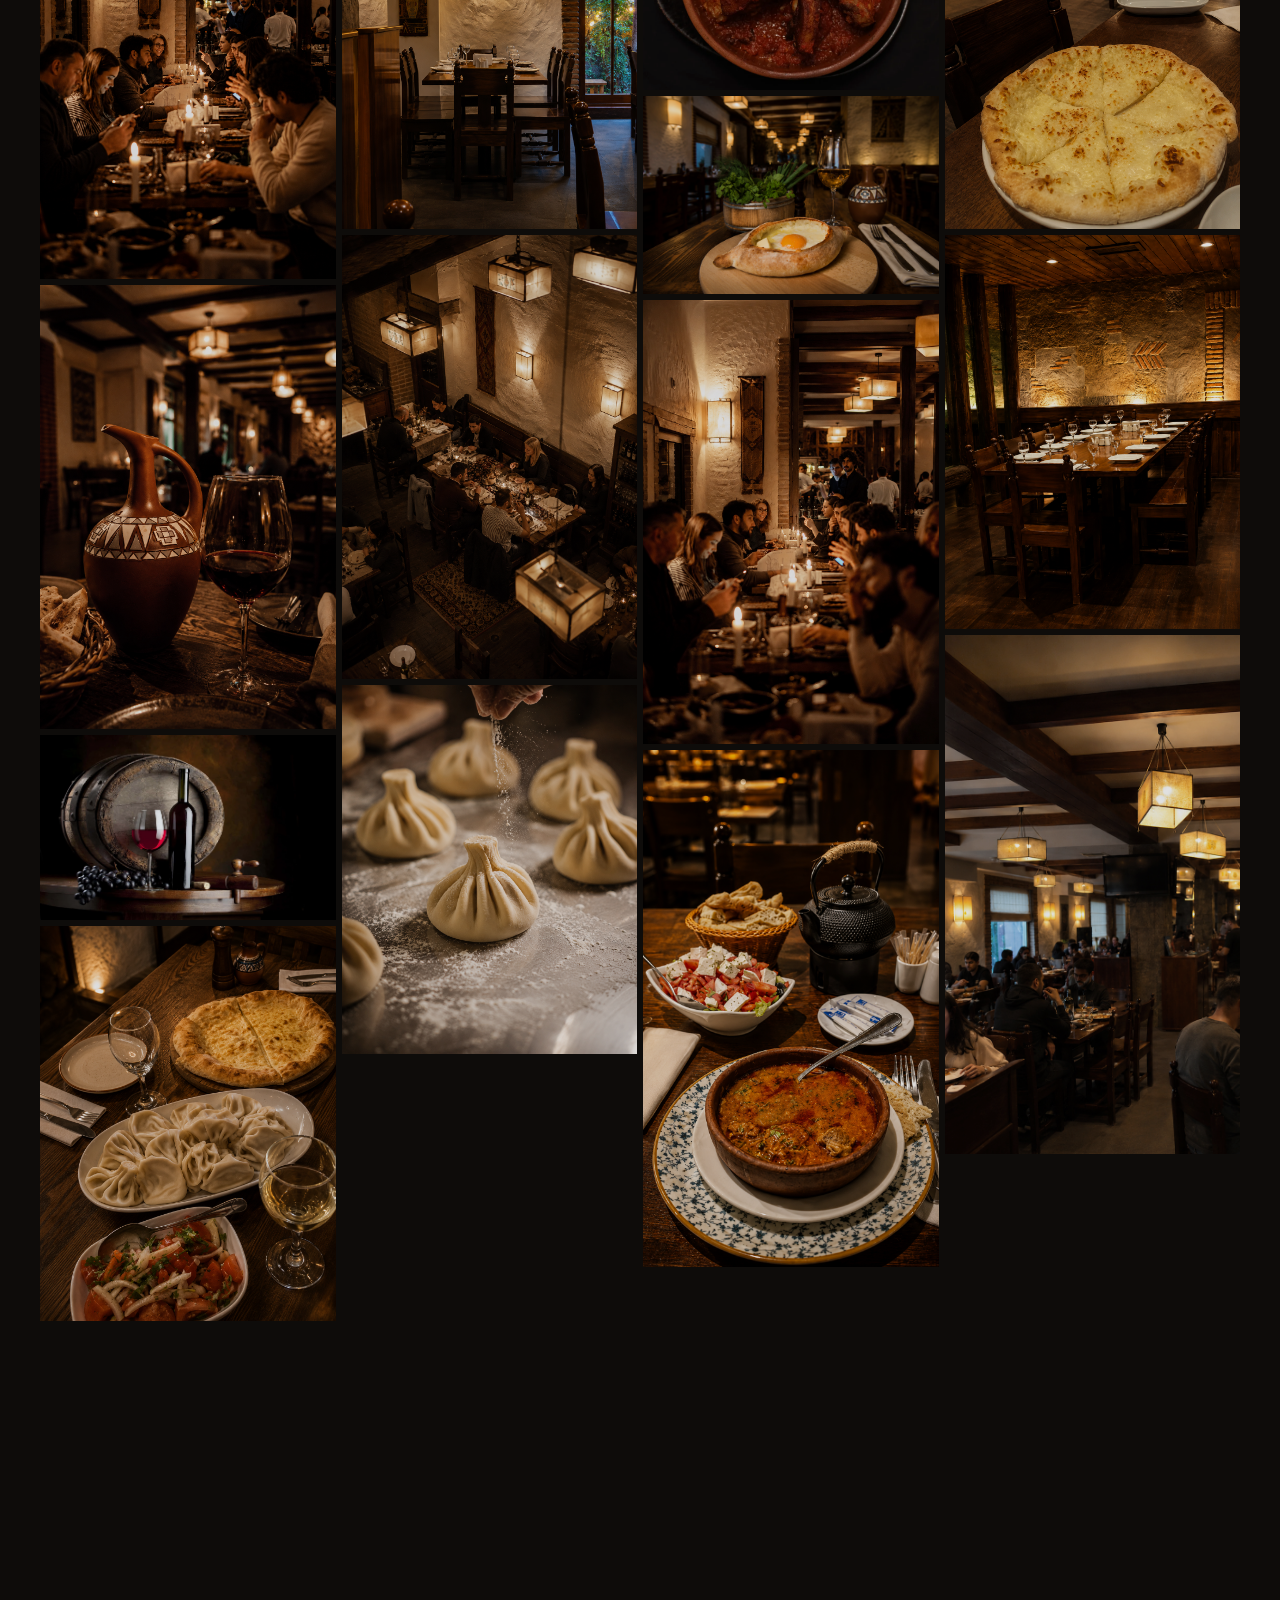
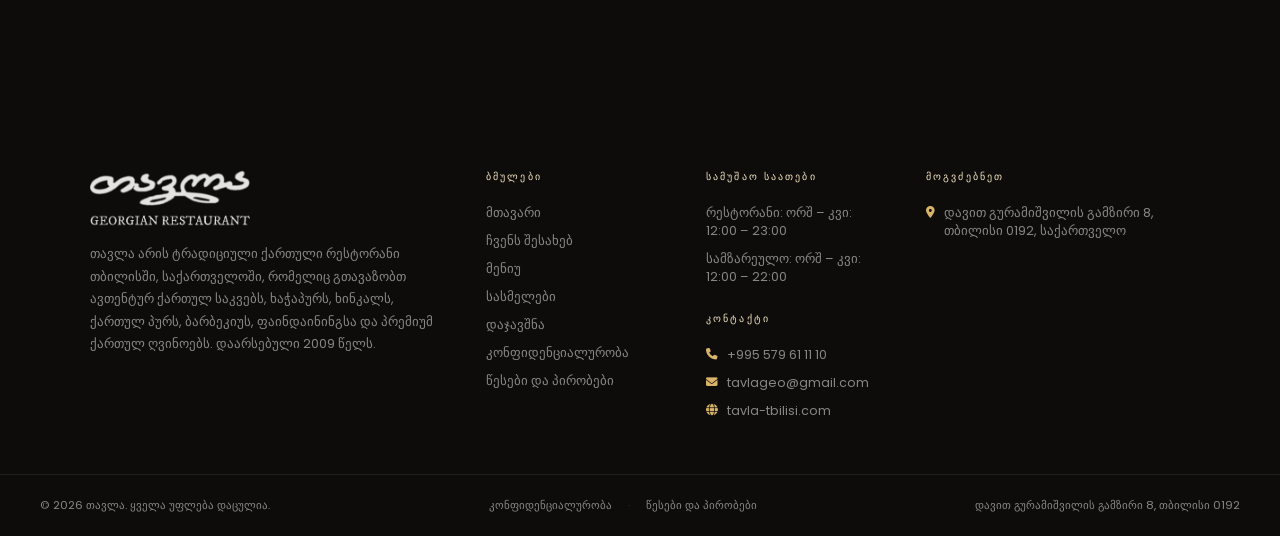
==== commit a48337b7: "Update language settings and content localization across multiple HTML files; add language dropdowns" ====
--- a/about.html
+++ b/about.html
@@ -1,14 +1,15 @@
 <!DOCTYPE html>
-<html lang="en">
+<html lang="ka">
 <head>
   <meta charset="UTF-8" />
   <meta name="viewport" content="width=device-width, initial-scale=1.0" />
-  <title>About Us | Tavla თავლა – Georgian Restaurant in Tbilisi</title>
-  <meta name="description" content="About Tavla Restaurant — authentic Georgian cuisine in Tbilisi since 2009. Quality food, warm atmosphere, and unforgettable experiences." />
+  <title>ჩვენს შესახებ | Tavla თავლა – ქართული რესტორანი თბილისში</title>
+  <meta name="description" content="თავლა — ავთენტური ქართული სამზარეულო თბილისში 2009 წლიდან. ხარისხიანი საკვები, თბილი გარემო და დაუვიწყარი გამოცდილება." />
   <link rel="preconnect" href="https://fonts.googleapis.com" />
   <link rel="preconnect" href="https://fonts.gstatic.com" crossorigin />
   <link href="https://fonts.googleapis.com/css2?family=Playfair+Display:ital,wght@0,400;0,500;0,600;1,400&family=Poppins:wght@300;400;500;600&display=swap" rel="stylesheet" />
   <link rel="stylesheet" href="https://cdnjs.cloudflare.com/ajax/libs/font-awesome/6.5.0/css/all.min.css" />
+  <link rel="stylesheet" href="js/lenis.css" />
   <link rel="stylesheet" href="styles.css" />
   <link rel="icon" type="image/png" href="images/favicon.png" />
   <style>
@@ -195,6 +196,60 @@
       .lightbox-prev { left: 8px; }
       .lightbox-next { right: 8px; }
     }
+
+    /* ── LANG DROPDOWN ── */
+    .lang-dropdown { position: relative; flex-shrink: 0; }
+    .lang-current {
+      background: none; border: none;
+      color: rgba(255,255,255,.82);
+      font-family: 'Poppins', sans-serif;
+      font-size: .7rem; font-weight: 600;
+      letter-spacing: .12em; text-transform: uppercase;
+      cursor: pointer; padding: 5px 8px;
+      display: flex; align-items: center; gap: 5px;
+      transition: color .2s;
+    }
+    .lang-current:hover { color: #fff; }
+    .lang-current i { font-size: .5rem; opacity: .55; transition: transform .2s; }
+    .lang-dropdown.open .lang-current i,
+    .lang-dropdown:hover .lang-current i { transform: rotate(180deg); }
+    .lang-drop-menu {
+      position: absolute; top: calc(100% + 6px); right: 0;
+      min-width: 54px;
+      background: rgba(14,12,10,.97);
+      border: 1px solid rgba(255,255,255,.1);
+      border-radius: 4px; padding: 4px 0;
+      opacity: 0; visibility: hidden;
+      transform: translateY(-4px);
+      transition: opacity .2s, transform .2s, visibility .2s;
+      z-index: 1100;
+      box-shadow: 0 8px 24px rgba(0,0,0,.35);
+    }
+    .lang-dropdown:hover .lang-drop-menu,
+    .lang-dropdown.open .lang-drop-menu {
+      opacity: 1; visibility: visible; transform: translateY(0);
+    }
+    .lang-opt {
+      display: block; width: 100%;
+      background: none; border: none;
+      color: rgba(255,255,255,.55);
+      font-family: 'Poppins', sans-serif;
+      font-size: .7rem; font-weight: 500;
+      letter-spacing: .12em; text-transform: uppercase;
+      cursor: pointer; padding: 7px 14px;
+      text-align: left; transition: color .2s, background .2s;
+    }
+    .lang-opt:hover { color: #fff; background: rgba(255,255,255,.06); }
+    .mob-lang-wrap {
+      display: none;
+      padding: 14px 28px 20px;
+      border-top: 1px solid rgba(255,255,255,.07);
+    }
+    .mob-lang-wrap .lang-dropdown { display: inline-block; }
+    .mob-lang-wrap .lang-drop-menu { left: 0; right: auto; }
+    @media(max-width:960px){
+      .mob-lang-wrap { display: block; }
+    }
   </style>
 </head>
 <body>
@@ -202,13 +257,22 @@
 <!-- MOBILE NAV DROPDOWN -->
 <div class="mob-nav" id="mobNav">
   <nav class="mob-nav-links">
-    <a href="index.html" onclick="closeMob()">Home</a>
-    <a href="about.html" onclick="closeMob()">About Us</a>
-    <a href="menu.html" onclick="closeMob()">Menu</a>
-    <a href="drinks.html" onclick="closeMob()">Drinks</a>
-    <a href="index.html#reservation" onclick="closeMob()">Book a Table</a>
-    <a href="index.html#contact" onclick="closeMob()">Contact Us</a>
+    <a href="index.html" onclick="closeMob()" data-ge="მთავარი" data-en="Home" data-ru="Главная">მთავარი</a>
+    <a href="about.html" onclick="closeMob()" data-ge="ჩვენს შესახებ" data-en="About Us" data-ru="О нас">ჩვენს შესახებ</a>
+    <a href="menu.html" onclick="closeMob()" data-ge="მენიუ" data-en="Menu" data-ru="Меню">მენიუ</a>
+    <a href="drinks.html" onclick="closeMob()" data-ge="სასმელები" data-en="Drinks" data-ru="Напитки">სასმელები</a>
+    <a href="index.html#reservation" onclick="closeMob()" data-ge="დაჯავშნა" data-en="Book a Table" data-ru="Забронировать">დაჯავშნა</a>
+    <a href="index.html#contact" onclick="closeMob()" data-ge="კონტაქტი" data-en="Contact Us" data-ru="Контакты">კონტაქტი</a>
   </nav>
+  <div class="mob-lang-wrap">
+    <div class="lang-dropdown" id="mobLangDropdown">
+      <button class="lang-current" type="button" aria-haspopup="listbox" aria-expanded="false">GE <i class="fa fa-chevron-down"></i></button>
+      <div class="lang-drop-menu" role="listbox">
+        <button type="button" class="lang-opt" data-lang="en">EN</button>
+        <button type="button" class="lang-opt" data-lang="ru">RU</button>
+      </div>
+    </div>
+  </div>
 </div>
 
 <!-- NAVBAR -->
@@ -218,12 +282,21 @@
       <img src="images/tavla-nav-hero.png" alt="Tavla" class="nav-logo"/>
     </a>
     <ul class="nav-menu">
-      <li><a href="index.html">Home</a></li>
-      <li><a href="about.html" style="color:#fff">About Us</a></li>
-      <li><a href="menu.html">Menu</a></li>
-      <li><a href="drinks.html">Drinks</a></li>
-      <li><a href="index.html#contact">Contact Us</a></li>
-      <li><a href="index.html#reservation" class="nav-book">Book a Table</a></li>
+      <li><a href="index.html" data-ge="მთავარი" data-en="Home" data-ru="Главная">მთავარი</a></li>
+      <li><a href="about.html" style="color:#fff" data-ge="ჩვენს შესახებ" data-en="About Us" data-ru="О нас">ჩვენს შესახებ</a></li>
+      <li><a href="menu.html" data-ge="მენიუ" data-en="Menu" data-ru="Меню">მენიუ</a></li>
+      <li><a href="drinks.html" data-ge="სასმელები" data-en="Drinks" data-ru="Напитки">სასმელები</a></li>
+      <li><a href="index.html#contact" data-ge="კონტაქტი" data-en="Contact Us" data-ru="Контакты">კონტაქტი</a></li>
+      <li class="nav-lang">
+        <div class="lang-dropdown" id="langDropdown">
+          <button class="lang-current" type="button" id="langCurrent" aria-haspopup="listbox" aria-expanded="false">GE <i class="fa fa-chevron-down"></i></button>
+          <div class="lang-drop-menu" id="langDropMenu" role="listbox">
+            <button type="button" class="lang-opt" data-lang="en">EN</button>
+            <button type="button" class="lang-opt" data-lang="ru">RU</button>
+          </div>
+        </div>
+      </li>
+      <li><a href="index.html#reservation" class="nav-book" data-ge="დაჯავშნა" data-en="Book a Table" data-ru="Забронировать">დაჯავშნა</a></li>
     </ul>
     <div class="hamburger" id="hamburger" onclick="toggleMob()">
       <span></span><span></span><span></span>
@@ -236,19 +309,17 @@
   <div class="about-hero-bg"></div>
   <div class="about-hero-overlay"></div>
   <div class="about-hero-content fi">
-    <p class="sec-label">Est. 2009</p>
-    <h1>About Tavla</h1>
+    <p class="sec-label" data-ge="2009 წლიდან" data-en="Est. 2009" data-ru="С 2009 года">2009 წლიდან</p>
+    <h1 data-ge="თავლის შესახებ" data-en="About Tavla" data-ru="О Тавле">თავლის შესახებ</h1>
   </div>
 </section>
 
 <!-- ABOUT TEXT -->
 <section class="about-text-sec">
   <div class="about-text-inner">
-    <p class="about-main-text fi">
-      თავლა 2009 წლიდან მოყოლებული ამაყად აგრძელებს მუშაობას. გამორჩეული გემოებითა, მუდმივი ხარისხით, სასიამოვნო გარემოთა და ხელმისაწვდომი ფასებით.
-    </p>
+    <p class="about-main-text fi" data-ge="თავლა 2009 წლიდან მოყოლებული ამაყად აგრძელებს მუშაობას. გამორჩეული გემოებითა, მუდმივი ხარისხით, სასიამოვნო გარემოთა და ხელმისაწვდომი ფასებით." data-en="Since 2009, Tavla has proudly continued its journey. With exceptional flavours, consistent quality, a pleasant atmosphere, and affordable prices." data-ru="С 2009 года Тавла с гордостью продолжает свой путь. Исключительные вкусы, постоянное качество, приятная атмосфера и доступные цены.">თავლა 2009 წლიდან მოყოლებული ამაყად აგრძელებს მუშაობას. გამორჩეული გემოებითა, მუდმივი ხარისხით, სასიამოვნო გარემოთა და ხელმისაწვდომი ფასებით.</p>
     <blockquote class="about-quote fi">
-      <p>თავლას პერსონალი დიდ მნიშვენლობას ანიჭებს თითოეული მომხარებლის გამოცდილებას. მუდმივად ვკითხულობთ შეფასებებს და ვმუშაობთ გაუმჯობესებაზე.</p>
+      <p data-ge="თავლას პერსონალი დიდ მნიშვენლობას ანიჭებს თითოეული მომხარებლის გამოცდილებას. მუდმივად ვკითხულობთ შეფასებებს და ვმუშაობთ გაუმჯობესებაზე." data-en="At Tavla, our staff place great importance on every guest's experience. We continuously read reviews and work on improvements." data-ru="В Тавле персонал придаёт большое значение опыту каждого гостя. Мы постоянно читаем отзывы и работаем над улучшениями.">თავლას პერსონალი დიდ მნიშვენლობას ანიჭებს თითოეული მომხარებლის გამოცდილებას. მუდმივად ვკითხულობთ შეფასებებს და ვმუშაობთ გაუმჯობესებაზე.</p>
     </blockquote>
   </div>
 </section>
@@ -257,27 +328,27 @@
 <div class="about-stats fi">
   <div class="stat-item">
     <div class="stat-num">2009</div>
-    <div class="stat-label">Established</div>
+    <div class="stat-label" data-ge="დაარსებული" data-en="Established" data-ru="Основан">დაარსებული</div>
   </div>
   <div class="stat-item">
     <div class="stat-num">15+</div>
-    <div class="stat-label">Years of Service</div>
+    <div class="stat-label" data-ge="წლის გამოცდილება" data-en="Years of Service" data-ru="Лет работы">წლის გამოცდილება</div>
   </div>
   <div class="stat-item">
     <div class="stat-num">100%</div>
-    <div class="stat-label">Own Farm Cheese</div>
+    <div class="stat-label" data-ge="საკუთარი ფერმის ყველი" data-en="Own Farm Cheese" data-ru="Сыр со своей фермы">საკუთარი ფერმის ყველი</div>
   </div>
   <div class="stat-item">
     <div class="stat-num">★★★★★</div>
-    <div class="stat-label">Guest Reviews</div>
+    <div class="stat-label" data-ge="სტუმართა შეფასებები" data-en="Guest Reviews" data-ru="Отзывы гостей">სტუმართა შეფასებები</div>
   </div>
 </div>
 
 <!-- GALLERY -->
 <section class="gallery-sec">
   <div class="gallery-head fi">
-    <p class="sec-label">Our Space</p>
-    <h2>A Glimpse of Tavla</h2>
+    <p class="sec-label" data-ge="ჩვენი სივრცე" data-en="Our Space" data-ru="Наше пространство">ჩვენი სივრცე</p>
+    <h2 data-ge="თავლის გლუვი ხედვა" data-en="A Glimpse of Tavla" data-ru="Взгляд на Тавлу">თავლის გლუვი ხედვა</h2>
   </div>
   <div class="gallery-grid">
     <div class="gallery-item fi" data-index="0">
@@ -348,47 +419,57 @@
     <div class="footer-grid">
       <div>
         <div class="foot-brand"><img src="images/tavla-nav-hero.png" alt="Tavla" class="foot-logo"/></div>
-        <p class="foot-about">Tavla Restaurant is a traditional Georgian restaurant in Tbilisi, Georgia, offering authentic Georgian food, Khachapuri, Khinkali, Georgian bread, BBQ, fine dining, and premium Georgian wines. Established 2009.</p>
+        <p class="foot-about" data-ge="თავლა არის ტრადიციული ქართული რესტორანი თბილისში, საქართველოში, რომელიც გთავაზობთ ავთენტურ ქართულ საკვებს, ხაჭაპურს, ხინკალს, ქართულ პურს, ბარბეკიუს, ფაინდაინინგსა და პრემიუმ ქართულ ღვინოებს. დაარსებული 2009 წელს." data-en="Tavla Restaurant is a traditional Georgian restaurant in Tbilisi, Georgia, offering authentic Georgian food, Khachapuri, Khinkali, Georgian bread, BBQ, fine dining, and premium Georgian wines. Established 2009." data-ru="Ресторан Тавла — традиционный грузинский ресторан в Тбилиси, предлагающий аутентичную грузинскую кухню, хачапури, хинкали, грузинский хлеб, барбекю, изысканные блюда и премиальные грузинские вина. Основан в 2009 году.">თავლა არის ტრადიციული ქართული რესტორანი თბილისში, საქართველოში, რომელიც გთავაზობთ ავთენტურ ქართულ საკვებს, ხაჭაპურს, ხინკალს, ქართულ პურს, ბარბეკიუს, ფაინდაინინგსა და პრემიუმ ქართულ ღვინოებს. დაარსებული 2009 წელს.</p>
       </div>
       <div>
-        <h4>Quick Links</h4>
+        <h4 data-ge="ბმულები" data-en="Quick Links" data-ru="Ссылки">ბმულები</h4>
         <ul>
-          <li><a href="index.html">Home</a></li>
-          <li><a href="about.html">About</a></li>
-          <li><a href="menu.html">Menu</a></li>
-          <li><a href="drinks.html">Drinks</a></li>
-          <li><a href="index.html#reservation">Book a Table</a></li>
+          <li><a href="index.html" data-ge="მთავარი" data-en="Home" data-ru="Главная">მთავარი</a></li>
+          <li><a href="about.html" data-ge="ჩვენს შესახებ" data-en="About" data-ru="О нас">ჩვენს შესახებ</a></li>
+          <li><a href="menu.html" data-ge="მენიუ" data-en="Menu" data-ru="Меню">მენიუ</a></li>
+          <li><a href="drinks.html" data-ge="სასმელები" data-en="Drinks" data-ru="Напитки">სასმელები</a></li>
+          <li><a href="index.html#reservation" data-ge="დაჯავშნა" data-en="Book a Table" data-ru="Забронировать">დაჯავშნა</a></li>
+          <li><a href="privacy.html" data-ge="კონფიდენციალურობა" data-en="Privacy Policy" data-ru="Конфиденциальность">კონფიდენციალურობა</a></li>
+          <li><a href="terms.html" data-ge="წესები და პირობები" data-en="Terms &amp; Conditions" data-ru="Условия">წესები და პირობები</a></li>
         </ul>
       </div>
       <div>
-        <h4>Opening Hours</h4>
+        <h4 data-ge="სამუშაო საათები" data-en="Opening Hours" data-ru="Часы работы">სამუშაო საათები</h4>
         <ul>
-          <li><span>Restaurant: Mon – Sun: 12:00 – 23:00</span></li>
-          <li><span>Kitchen: Mon – Sun: 12:00 – 22:00</span></li>
+          <li><span data-ge="რესტორანი: ორშ – კვი: 12:00 – 23:00" data-en="Restaurant: Mon – Sun: 12:00 – 23:00" data-ru="Ресторан: Пн – Вс: 12:00 – 23:00">რესტორანი: ორშ – კვი: 12:00 – 23:00</span></li>
+          <li><span data-ge="სამზარეულო: ორშ – კვი: 12:00 – 22:00" data-en="Kitchen: Mon – Sun: 12:00 – 22:00" data-ru="Кухня: Пн – Вс: 12:00 – 22:00">სამზარეულო: ორშ – კვი: 12:00 – 22:00</span></li>
         </ul>
-        <h4 style="margin-top:26px">Contact</h4>
+        <h4 style="margin-top:26px" data-ge="კონტაქტი" data-en="Contact" data-ru="Контакты">კონტაქტი</h4>
         <ul>
-          <li><i class="fa fa-phone"></i><a href="tel:+995579611110">+995 579 611 110</a></li>
+          <li><i class="fa fa-phone"></i><a href="tel:+995579611110">+995 579 61 11 10</a></li>
           <li><i class="fa fa-envelope"></i><a href="mailto:tavlageo@gmail.com">tavlageo@gmail.com</a></li>
+          <li><i class="fa fa-globe"></i><a href="https://tavla-tbilisi.com" target="_blank" rel="noopener">tavla-tbilisi.com</a></li>
         </ul>
       </div>
       <div>
-        <h4>Find Us</h4>
+        <h4 data-ge="მოგვძებნეთ" data-en="Find Us" data-ru="Как нас найти">მოგვძებნეთ</h4>
         <ul style="margin-bottom:14px">
-          <li><i class="fa fa-map-marker-alt"></i><span>Tbilisi, Georgia</span></li>
+          <li><i class="fa fa-map-marker-alt"></i><a href="https://www.google.com/maps/place/%E1%83%A0%E1%83%94%E1%83%A1%E1%83%90%E1%83%A0%E1%83%90%E1%83%9C%E1%83%98+%E1%83%97%E1%83%90%E1%83%95%E1%83%9A%E1%83%90/@41.752976,44.7887033,18z/data=!4m6!3m5!1s0x40447283ad52dd43:0xcaa649d01fdec4e2!8m2!3d41.752976!4d44.7887033!16s%2Fg%2F11cs0s905s?hl=ka" target="_blank" rel="noopener" data-ge="დავით გურამიშვილის გამზირი 8, თბილისი 0192, საქართველო" data-en="8 Guramishvili Ave, Tbilisi 0192, Georgia" data-ru="пр. Давида Гурамишвили, 8, Тбилиси 0192, Грузия">დავით გურამიშვილის გამზირი 8, თბილისი 0192, საქართველო</a></li>
         </ul>
         <div class="foot-map">
-          <iframe src="https://www.google.com/maps/embed?pb=!1m18!1m12!1m3!1d47644.3!2d44.793!3d41.693!2m3!1f0!2f0!3f0!3m2!1i1024!2i768!4f13.1!3m3!1m2!1s0x40440cd7c3ca9b21%3A0x8ab0c72d0df22e67!2sTbilisi!5e0!3m2!1sen!2sge!4v1700000000000" allowfullscreen="" loading="lazy" title="Tavla location"></iframe>
+          <iframe src="https://www.google.com/maps/embed?pb=!1m18!1m12!1m3!1d2978.454018!2d44.786129!3d41.752976!2m3!1f0!2f0!3f0!3m2!1i1024!2i768!4f13.1!3m3!1m2!1s0x40447283ad52dd43%3A0xcaa649d01fdec4e2!2z4YOg4YWd4YOo4YOg4YWh4YOgIOGDoeGDmuGDmOGDmuGDmOGDnyDhg6Lhg5jhg6Lhg5Dhg6Dhg6nhg6Dhg6jhg6Eg4YOY4YOV4YOR4YOY!5e0!3m2!1ska!2sge!4v1719763200000" allowfullscreen="" loading="lazy" title="Tavla location"></iframe>
         </div>
       </div>
     </div>
   </div>
   <div class="foot-bottom">
-    <span>&#169; 2025 Tavla Restaurant. All Rights Reserved.</span>
-    <span>Tbilisi, Georgia</span>
+    <span data-ge="&#169; 2026 თავლა. ყველა უფლება დაცულია." data-en="&#169; 2026 Tavla Restaurant. All Rights Reserved." data-ru="&#169; 2026 Ресторан Тавла. Все права защищены.">&#169; 2026 თავლა. ყველა უფლება დაცულია.</span>
+    <div class="foot-legal">
+      <a href="privacy.html" data-ge="კონფიდენციალურობა" data-en="Privacy Policy" data-ru="Конфиденциальность">კონფიდენციალურობა</a>
+      <span class="foot-legal-sep">·</span>
+      <a href="terms.html" data-ge="წესები და პირობები" data-en="Terms &amp; Conditions" data-ru="Условия">წესები და პირობები</a>
+    </div>
+    <span data-ge="დავით გურამიშვილის გამზირი 8, თბილისი 0192" data-en="8 Guramishvili Ave, Tbilisi 0192" data-ru="пр. Давида Гурамишвили, 8, Тбилиси 0192">დავით გურამიშვილის გამზირი 8, თბილისი 0192</span>
   </div>
 </footer>
 
+<script src="js/lenis.min.js"></script>
+<script src="js/lenis-init.js"></script>
 <script>
   /* ── NAV ── */
   function toggleMob(){
@@ -401,10 +482,61 @@
     document.getElementById('hamburger').classList.remove('active');
     document.body.classList.remove('mob-lock');
   }
-  var nav=document.getElementById('navbar');
-  function updateNavState(){nav.classList.toggle('scrolled',window.scrollY>20);}
-  window.addEventListener('scroll',updateNavState);
-  updateNavState();
+
+  /* ── LANGUAGE ── */
+  var langLabels = {ge:'GE', en:'EN', ru:'RU'};
+  var pageTitles = {
+    ge: 'ჩვენს შესახებ | Tavla თავლა',
+    en: 'About Us | Tavla თავლა – Georgian Restaurant',
+    ru: 'О нас | Tavla თავლა – Грузинский ресторан'
+  };
+
+  function updateLangDropdowns(lang){
+    document.querySelectorAll('.lang-dropdown').forEach(function(dd){
+      var currentBtn=dd.querySelector('.lang-current');
+      var menu=dd.querySelector('.lang-drop-menu');
+      currentBtn.innerHTML=langLabels[lang]+' <i class="fa fa-chevron-down"></i>';
+      menu.innerHTML='';
+      ['ge','en','ru'].filter(function(l){return l!==lang;}).forEach(function(l){
+        var btn=document.createElement('button');
+        btn.type='button';
+        btn.className='lang-opt';
+        btn.setAttribute('data-lang',l);
+        btn.textContent=langLabels[l];
+        btn.addEventListener('click',function(e){
+          e.stopPropagation();
+          setLang(l);
+          dd.classList.remove('open');
+        });
+        menu.appendChild(btn);
+      });
+    });
+  }
+
+  function setLang(lang){
+    document.querySelectorAll('[data-ge]').forEach(function(el){
+      var t=el.getAttribute('data-'+lang);
+      if(t!==null) el.textContent=t;
+    });
+    document.documentElement.lang=lang==='ge'?'ka':lang;
+    document.title=pageTitles[lang];
+    updateLangDropdowns(lang);
+    localStorage.setItem('tavla-lang',lang);
+  }
+
+  document.querySelectorAll('.lang-dropdown').forEach(function(dd){
+    dd.querySelector('.lang-current').addEventListener('click',function(e){
+      e.stopPropagation();
+      document.querySelectorAll('.lang-dropdown.open').forEach(function(other){
+        if(other!==dd)other.classList.remove('open');
+      });
+      dd.classList.toggle('open');
+    });
+  });
+  document.addEventListener('click',function(){
+    document.querySelectorAll('.lang-dropdown.open').forEach(function(dd){dd.classList.remove('open');});
+  });
+  setLang(localStorage.getItem('tavla-lang')||'ge');
 
   /* ── LIGHTBOX ── */
   var items=document.querySelectorAll('.gallery-item');
--- a/js/lenis.css
+++ b/js/lenis.css
@@ -0,0 +1 @@
+html.lenis,html.lenis body{height:auto}.lenis.lenis-smooth{scroll-behavior:auto!important}.lenis.lenis-smooth [data-lenis-prevent]{overscroll-behavior:contain}.lenis.lenis-stopped{overflow:clip}.lenis.lenis-smooth iframe{pointer-events:none}
--- a/styles.css
+++ b/styles.css
@@ -1,5 +1,5 @@
 *,*::before,*::after{box-sizing:border-box;margin:0;padding:0}
-html{scroll-behavior:smooth}
+html{scroll-behavior:auto}
 body{font-family:'Poppins',sans-serif;color:#2b2118;overflow-x:hidden;background:#fff}
 a{text-decoration:none;color:inherit}
 img{display:block;max-width:100%}
@@ -17,7 +17,8 @@
 .nav-brand{display:flex;align-items:center;color:#fff;line-height:1}
 .nav-logo{width:184px;height:auto;display:block}
 .nav-menu{display:flex;align-items:center;gap:30px;list-style:none}
-.nav-menu a{font-size:.74rem;letter-spacing:.08em;text-transform:uppercase;color:rgba(255,255,255,.82);transition:color .2s}
+.nav-menu .nav-lang{display:flex;align-items:center;flex-shrink:0}
+.nav-menu a{font-size:.85rem;letter-spacing:.08em;text-transform:uppercase;color:rgba(255,255,255,.82);transition:color .2s}
 .nav-menu a:hover{color:var(--gold2)}
 .nav-book{background:var(--gold);color:var(--navy)!important;padding:10px 22px;font-weight:600!important;letter-spacing:.1em!important;transition:background .2s!important}
 .nav-book:hover{background:var(--gold2)!important}
@@ -48,7 +49,7 @@
 .hero-p{font-size:.86rem;line-height:1.85;color:rgba(241,226,194,.7);margin-bottom:36px}
 .hero-p a{color:var(--gold2);border-bottom:1px solid rgba(201,168,76,.4)}
 .hero-btns{display:flex;gap:12px;flex-wrap:wrap}
-.btn{display:inline-block;padding:13px 30px;font-size:.74rem;font-weight:500;letter-spacing:.12em;text-transform:uppercase;cursor:pointer;transition:all .22s;border:none;font-family:'Poppins',sans-serif}
+.btn{display:inline-block;padding:13px 30px;font-size:.9rem;font-weight:500;letter-spacing:.12em;text-transform:uppercase;cursor:pointer;transition:all .22s;border:none;font-family:'Poppins',sans-serif}
 .btn-primary{background:var(--gold);color:var(--navy)}
 .btn-primary:hover{background:var(--gold2)}
 .btn-outline-w{border:1px solid rgba(255,255,255,.4);color:#fff;background:transparent}
@@ -71,10 +72,10 @@
 /* SECTIONS */
 .section{padding:96px 0}
 .container{max-width:1180px;margin:0 auto;padding:0 40px}
-.sec-label{font-size:.63rem;letter-spacing:.28em;text-transform:uppercase;color:var(--gold);margin-bottom:12px;display:flex;align-items:center;gap:12px}
+.sec-label{font-size:.83rem;letter-spacing:.28em;text-transform:uppercase;color:var(--gold);margin-bottom:12px;display:flex;align-items:center;gap:12px}
 .sec-label::before{content:'';width:28px;height:1px;background:var(--gold);display:block}
 .sec-h2{font-family:'Playfair Display',serif;font-size:clamp(1.9rem,3vw,2.8rem);font-weight:500;line-height:1.22;color:var(--navy);margin-bottom:18px}
-.sec-p{font-size:.87rem;line-height:1.86;color:var(--grey)}
+.sec-p{font-size:.97rem;line-height:1.86;color:var(--grey)}
 /* ABOUT */
 .about-grid{display:grid;grid-template-columns:1fr 1fr;gap:72px;align-items:center}
 .about-slider{position:relative}
@@ -131,6 +132,17 @@
 .res-submit{text-align:center;margin-top:26px}
 .res-submit button{background:var(--gold);color:var(--navy);padding:15px 56px;font-size:.76rem;font-weight:600;letter-spacing:.15em;text-transform:uppercase;border:none;cursor:pointer;font-family:'Poppins',sans-serif;transition:background .2s}
 .res-submit button:hover{background:var(--gold2)}
+.res-legal{margin-top:16px;font-size:.72rem;line-height:1.7;color:rgba(255,255,255,.42);max-width:520px;margin-left:auto;margin-right:auto}
+.res-legal a{color:var(--gold);transition:color .2s}
+.res-legal a:hover{color:var(--gold2)}
+.res-success{display:none;text-align:center;padding:48px 32px;border:1px solid rgba(216,180,106,.25);background:rgba(216,180,106,.06);border-radius:4px;margin-top:8px}
+.res-success.vis{display:block}
+.res-success-icon{width:52px;height:52px;margin:0 auto 20px;border-radius:50%;background:rgba(74,124,89,.25);border:1px solid rgba(74,124,89,.45);display:flex;align-items:center;justify-content:center;color:#7ec99a;font-size:1.2rem}
+.res-success h3{font-family:'Playfair Display',serif;font-size:clamp(1.35rem,2.5vw,1.75rem);font-weight:500;color:#f1e2c2;margin-bottom:12px;line-height:1.3}
+.res-success p{font-size:.88rem;line-height:1.75;color:rgba(241,226,194,.72);max-width:440px;margin:0 auto}
+.res-success-help{margin-top:18px;font-size:.8rem;color:rgba(241,226,194,.5)}
+.res-success-help a{color:var(--gold);text-decoration:none;transition:color .2s}
+.res-success-help a:hover{color:var(--gold2)}
 /* FOOTER */
 footer{background:#0e0c0a;padding:70px 0 0;color:rgba(255,255,255,.5)}
 .footer-grid{display:grid;grid-template-columns:2fr 1fr 1fr 1.5fr;gap:44px;padding-bottom:54px}
@@ -145,7 +157,25 @@
 footer ul li a:hover{color:var(--gold2)}
 .foot-map{margin-top:16px}
 .foot-map iframe{width:100%;height:140px;border:0;filter:grayscale(20%)}
-.foot-bottom{border-top:1px solid rgba(255,255,255,.08);padding:22px 40px;display:flex;justify-content:space-between;align-items:center;font-size:.71rem}
+.foot-bottom{border-top:1px solid rgba(255,255,255,.08);padding:22px 40px;display:flex;justify-content:space-between;align-items:center;flex-wrap:wrap;gap:12px 20px;font-size:.71rem}
+.foot-legal{display:flex;align-items:center;gap:16px}
+.foot-legal a{transition:color .2s}
+.foot-legal a:hover{color:var(--gold2)}
+.foot-legal-sep{opacity:.35}
+/* LEGAL PAGES */
+.legal-hero{background:#0e0c0a;padding:140px 40px 56px;border-bottom:1px solid rgba(255,255,255,.07)}
+.legal-hero h1{font-family:'Playfair Display',serif;font-size:clamp(2rem,4vw,3rem);font-weight:500;color:#fff;line-height:1.15;margin-bottom:14px}
+.legal-hero p{font-size:.85rem;color:rgba(255,255,255,.45);max-width:640px;line-height:1.7}
+.legal-body{background:#0e0c0a;padding:56px 0 96px}
+.legal-inner{max-width:760px;margin:0 auto;padding:0 40px}
+.legal-inner h2{font-family:'Playfair Display',serif;font-size:1.25rem;font-weight:500;color:var(--gold2);margin:36px 0 14px}
+.legal-inner h2:first-of-type{margin-top:0}
+.legal-inner p,.legal-inner li{font-size:.88rem;line-height:1.85;color:rgba(255,255,255,.62)}
+.legal-inner ul{margin:10px 0 0 1.1em;display:flex;flex-direction:column;gap:8px}
+.legal-inner a{color:var(--gold);transition:color .2s}
+.legal-inner a:hover{color:var(--gold2)}
+.legal-updated{font-size:.75rem;color:rgba(255,255,255,.35);margin-top:48px;padding-top:24px;border-top:1px solid rgba(255,255,255,.08)}
+@media(max-width:768px){.legal-hero{padding:120px 22px 44px}.legal-inner{padding:0 22px}.foot-bottom{flex-direction:column;text-align:center}.foot-legal{justify-content:center}}
 /* FADE IN */
 .fi{opacity:0;transform:translateY(26px);transition:opacity .6s ease,transform .6s ease}
 .fi.vis{opacity:1;transform:translateY(0)}
@@ -179,3 +209,5 @@
   .container{padding:0 18px}
   .split-text{padding:44px 22px}
 }
+/* Keep Google Maps embeds interactive while Lenis is active */
+.lenis.lenis-smooth iframe{pointer-events:auto}
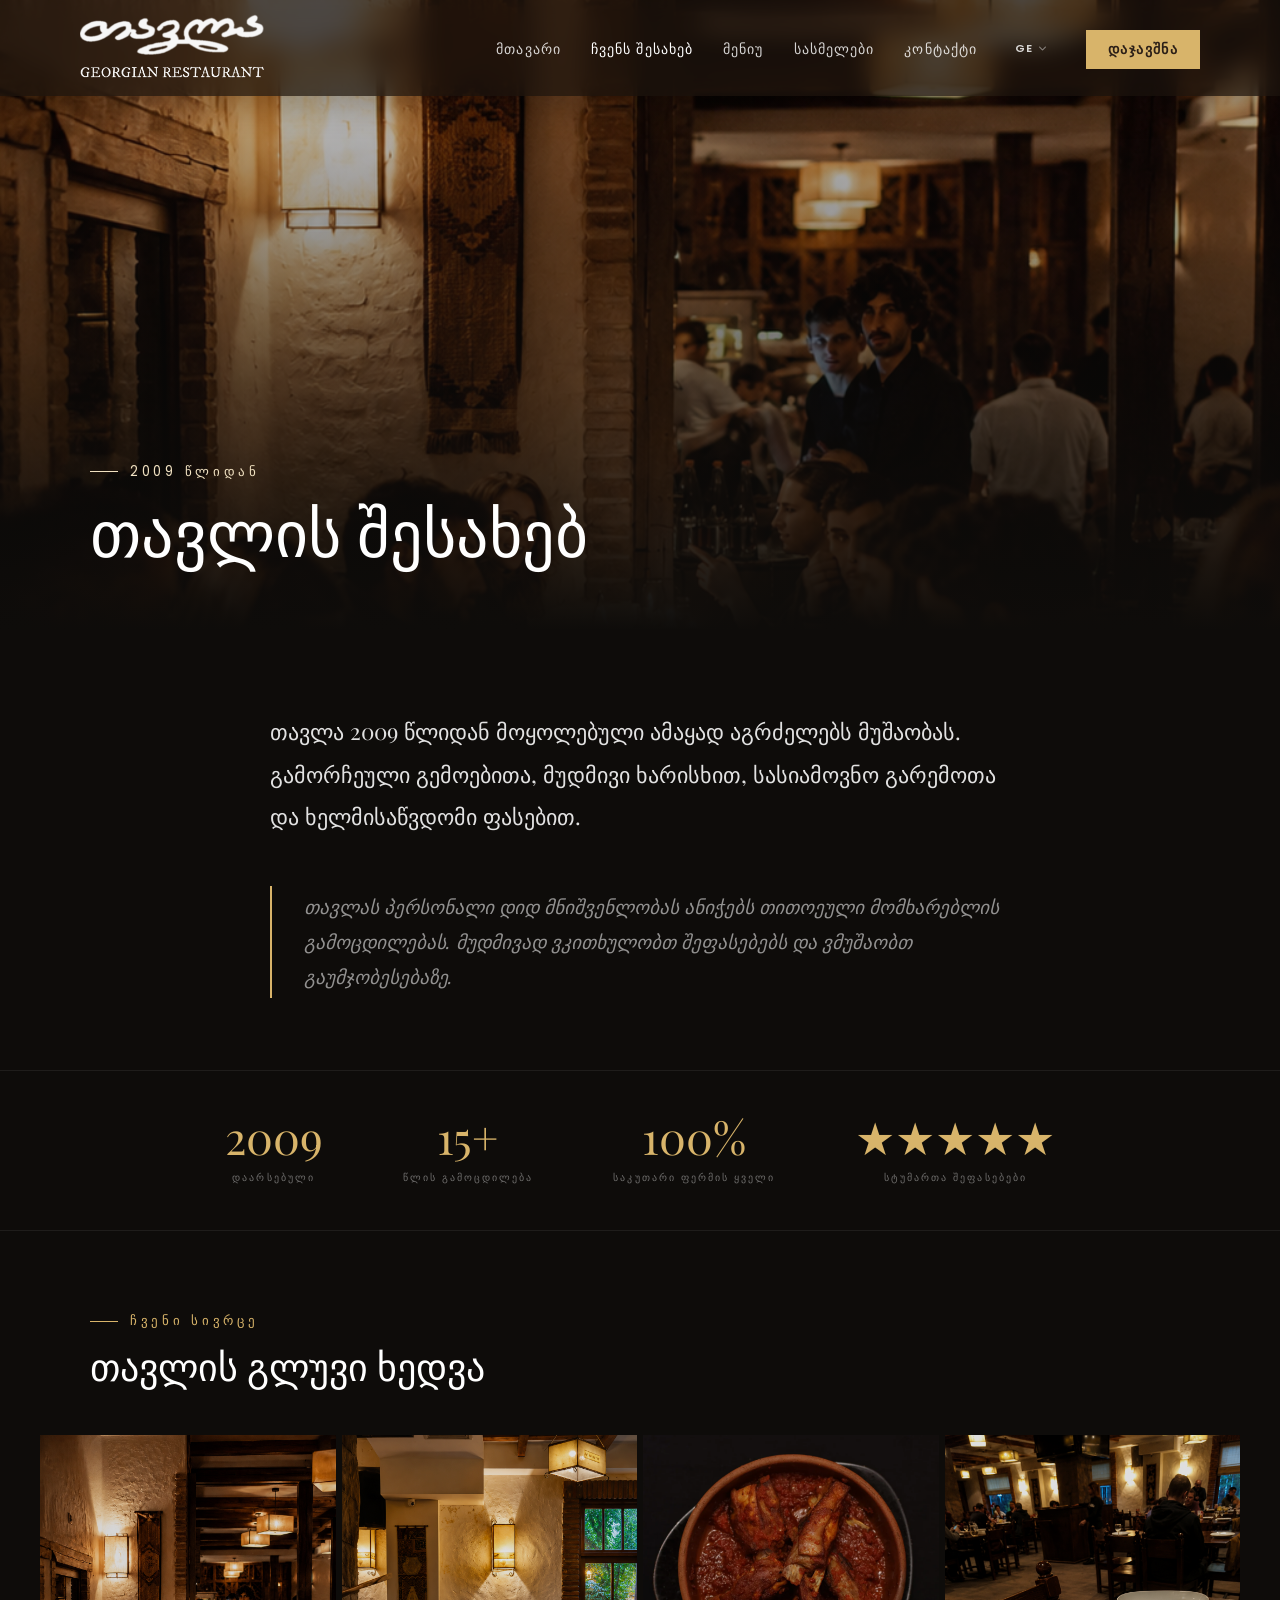
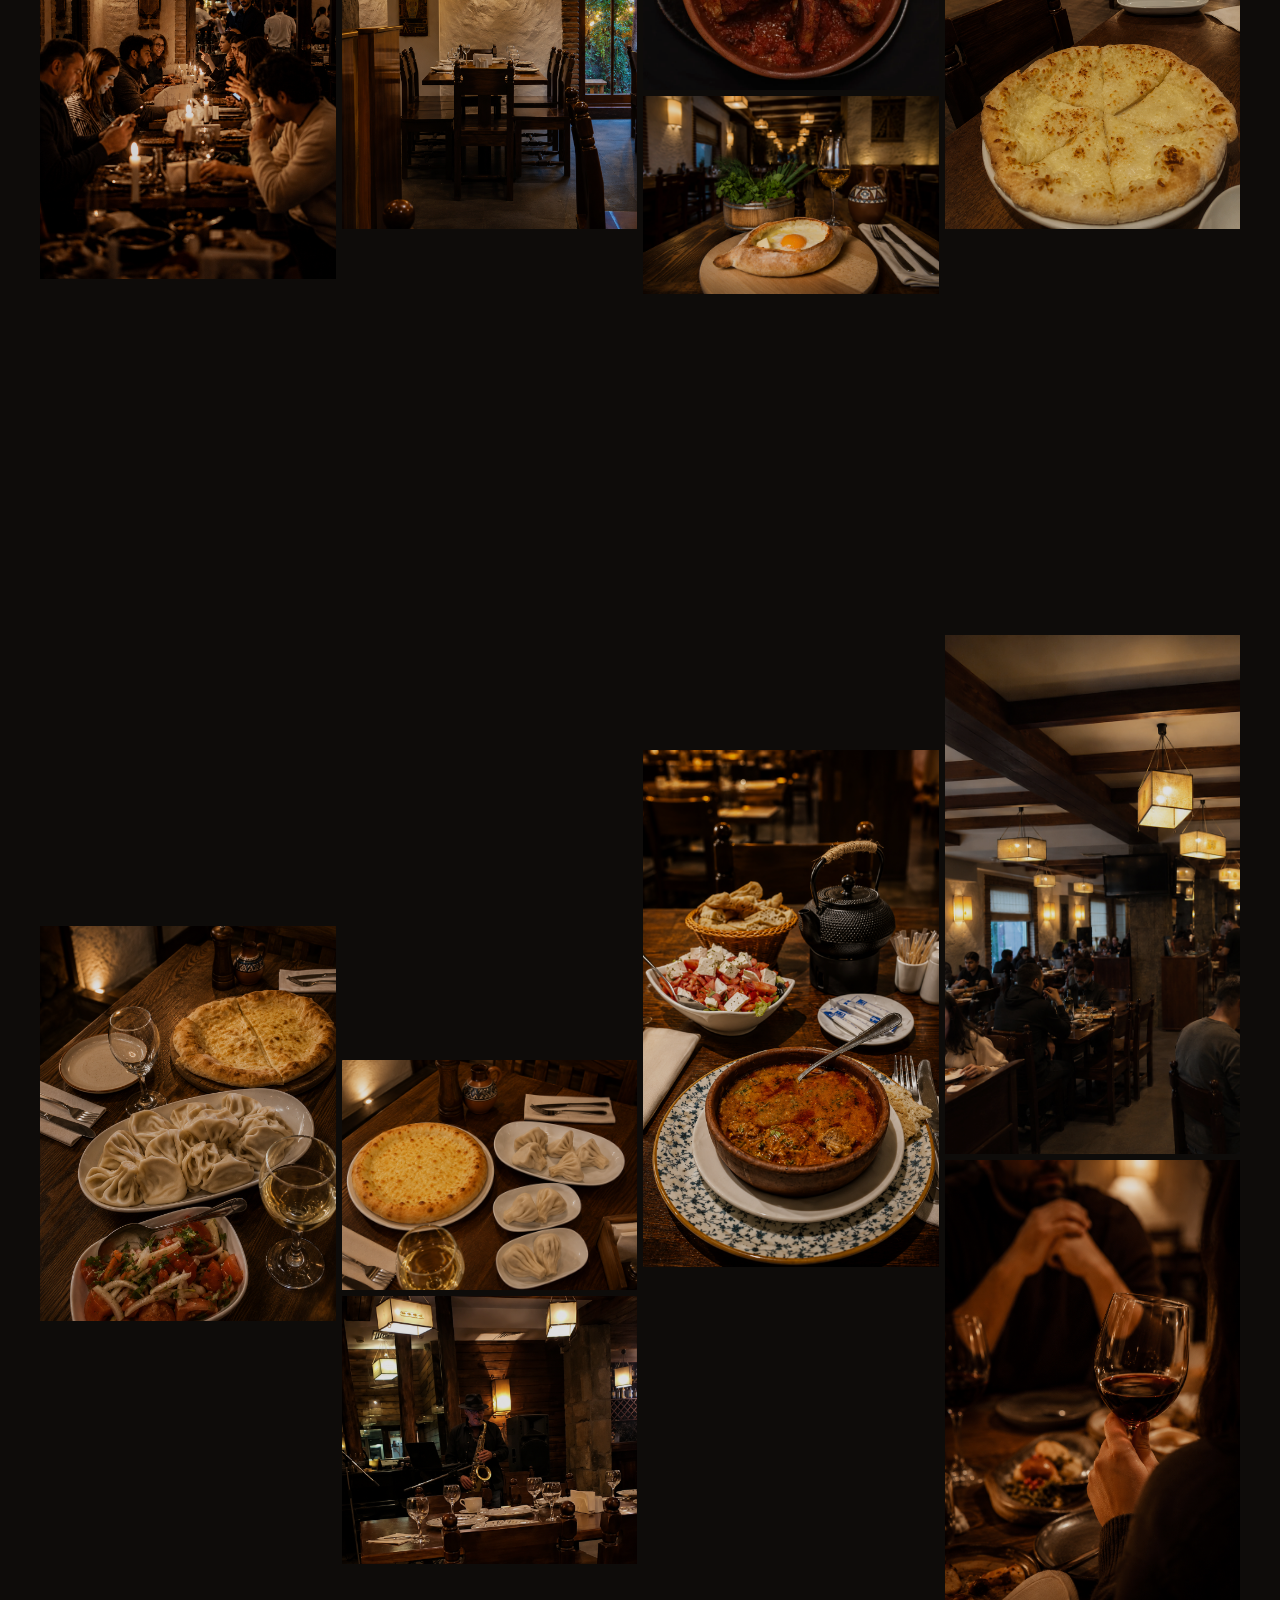
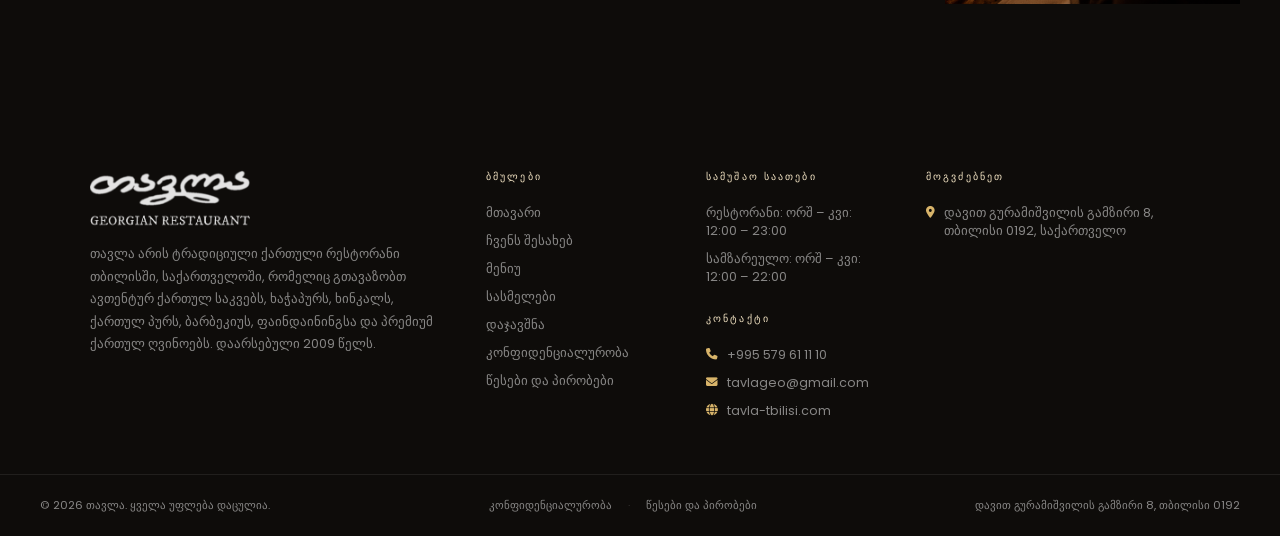
==== commit 3b0150c0: "Refactor navigation and language dropdown implementation across multiple HTML files; replace mobile " ====
--- a/about.html
+++ b/about.html
@@ -240,15 +240,16 @@
       text-align: left; transition: color .2s, background .2s;
     }
     .lang-opt:hover { color: #fff; background: rgba(255,255,255,.06); }
-    .mob-lang-wrap {
+    .mob-lang-wrap { display: none; }
+    .nav-actions {
       display: none;
-      padding: 14px 28px 20px;
-      border-top: 1px solid rgba(255,255,255,.07);
-    }
-    .mob-lang-wrap .lang-dropdown { display: inline-block; }
-    .mob-lang-wrap .lang-drop-menu { left: 0; right: auto; }
+      align-items: center;
+      gap: 6px;
+      flex-shrink: 0;
+    }
     @media(max-width:960px){
-      .mob-lang-wrap { display: block; }
+      .nav-actions { display: flex; }
+      .nav-actions .lang-drop-menu { right: 0; left: auto; }
     }
   </style>
 </head>
@@ -264,15 +265,6 @@
     <a href="index.html#reservation" onclick="closeMob()" data-ge="დაჯავშნა" data-en="Book a Table" data-ru="Забронировать">დაჯავშნა</a>
     <a href="index.html#contact" onclick="closeMob()" data-ge="კონტაქტი" data-en="Contact Us" data-ru="Контакты">კონტაქტი</a>
   </nav>
-  <div class="mob-lang-wrap">
-    <div class="lang-dropdown" id="mobLangDropdown">
-      <button class="lang-current" type="button" aria-haspopup="listbox" aria-expanded="false">GE <i class="fa fa-chevron-down"></i></button>
-      <div class="lang-drop-menu" role="listbox">
-        <button type="button" class="lang-opt" data-lang="en">EN</button>
-        <button type="button" class="lang-opt" data-lang="ru">RU</button>
-      </div>
-    </div>
-  </div>
 </div>
 
 <!-- NAVBAR -->
@@ -298,8 +290,17 @@
       </li>
       <li><a href="index.html#reservation" class="nav-book" data-ge="დაჯავშნა" data-en="Book a Table" data-ru="Забронировать">დაჯავშნა</a></li>
     </ul>
-    <div class="hamburger" id="hamburger" onclick="toggleMob()">
-      <span></span><span></span><span></span>
+    <div class="nav-actions">
+      <div class="lang-dropdown" id="mobLangDropdown">
+        <button class="lang-current" type="button" aria-haspopup="listbox" aria-expanded="false">GE <i class="fa fa-chevron-down"></i></button>
+        <div class="lang-drop-menu" role="listbox">
+          <button type="button" class="lang-opt" data-lang="en">EN</button>
+          <button type="button" class="lang-opt" data-lang="ru">RU</button>
+        </div>
+      </div>
+      <div class="hamburger" id="hamburger" onclick="toggleMob()">
+        <span></span><span></span><span></span>
+      </div>
     </div>
   </div>
 </nav>
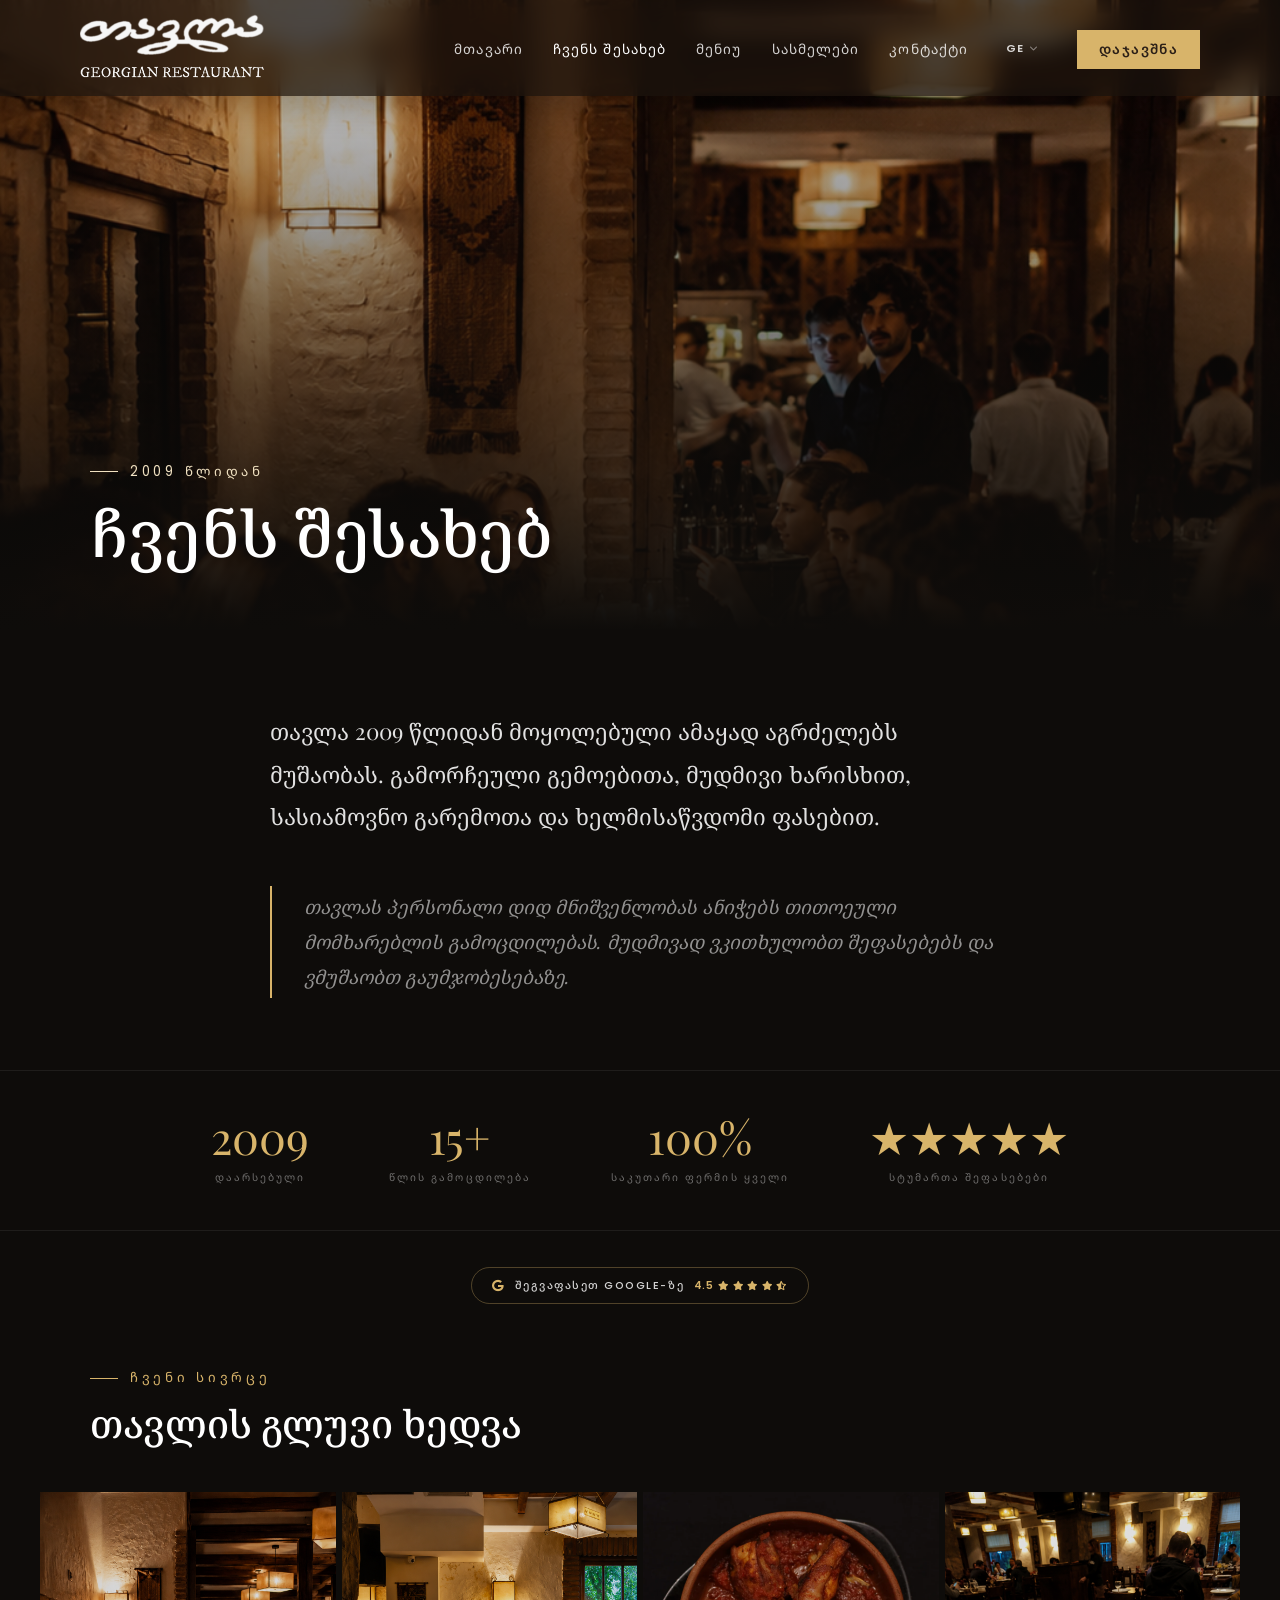
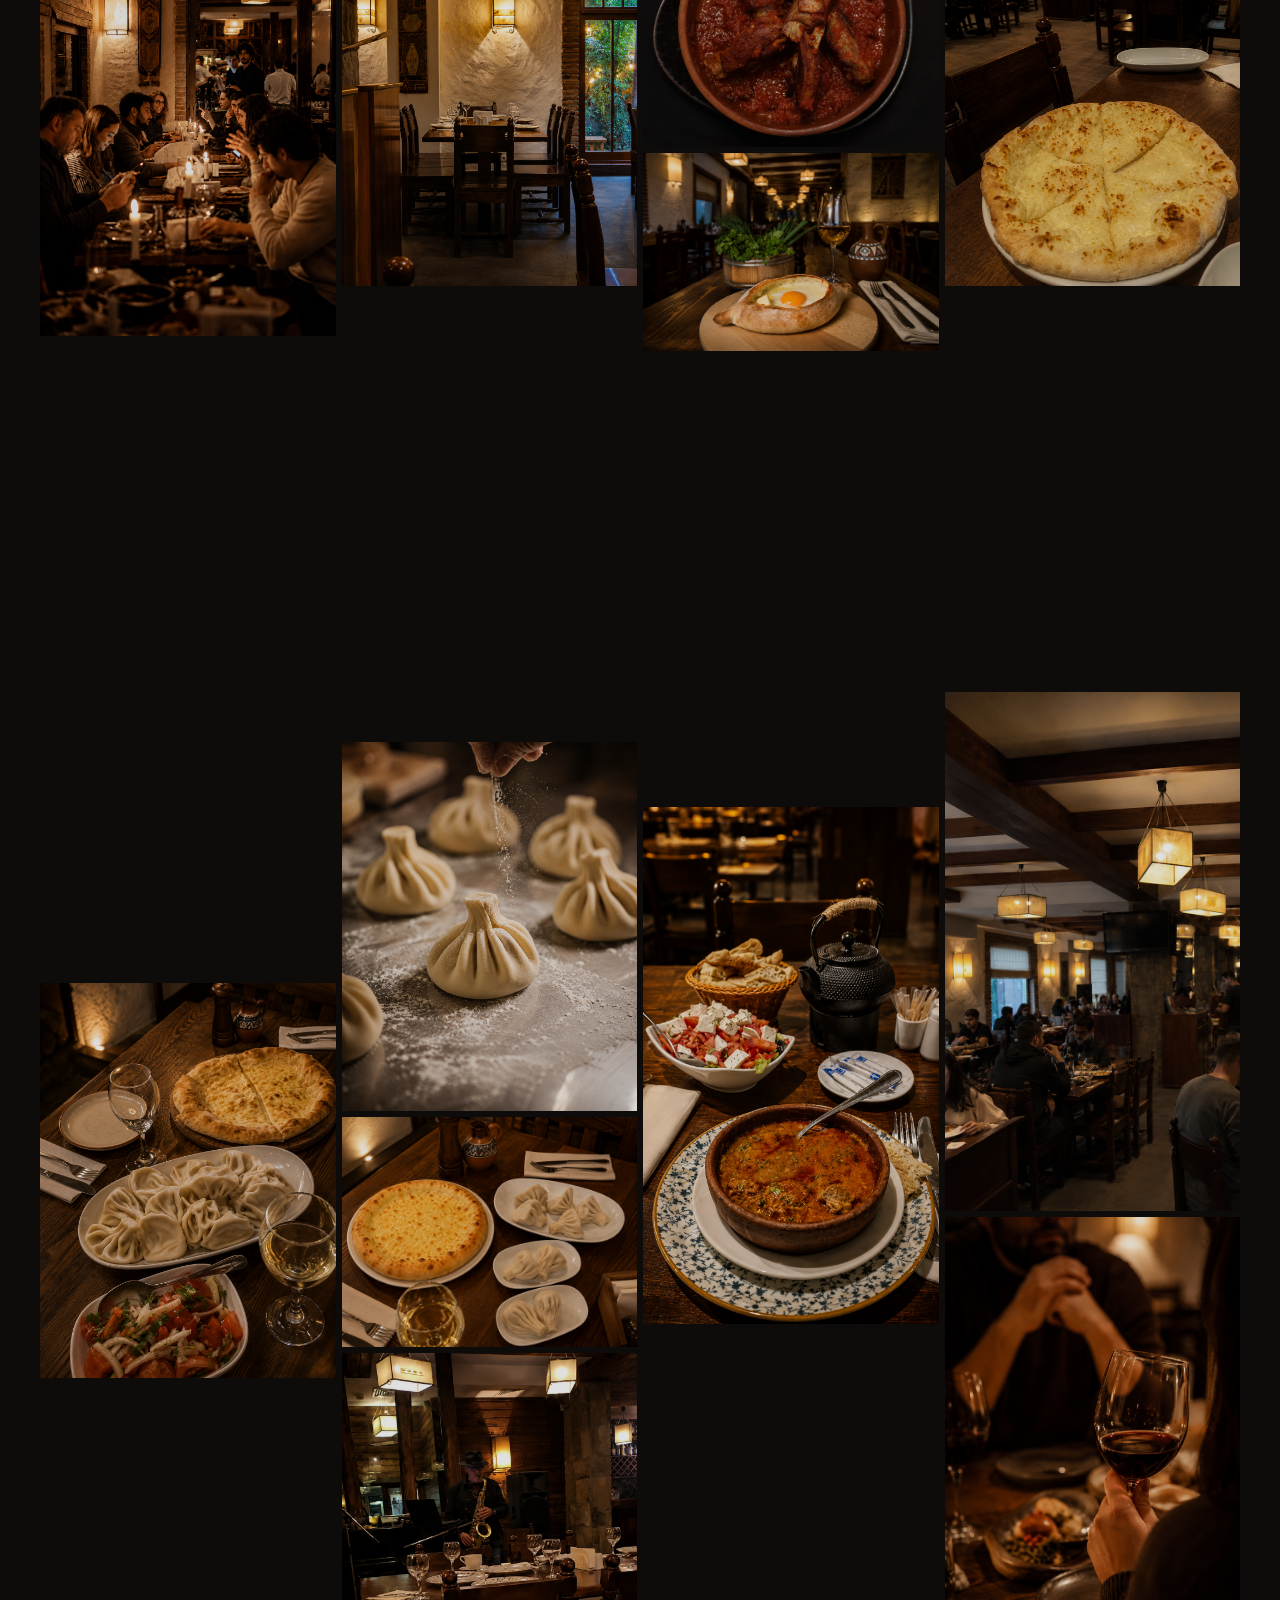
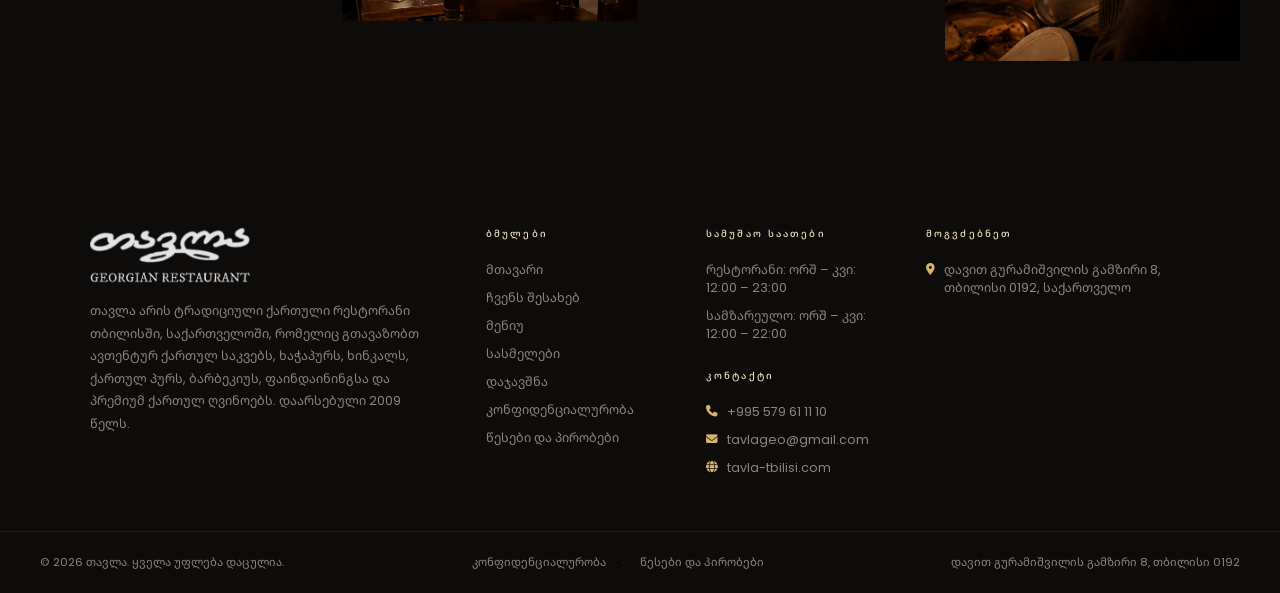
==== commit 78d97ae5: "Enhance SEO and accessibility across multiple HTML files; update meta tags, descriptions, and struct" ====
--- a/about.html
+++ b/about.html
@@ -3,15 +3,26 @@
 <head>
   <meta charset="UTF-8" />
   <meta name="viewport" content="width=device-width, initial-scale=1.0" />
-  <title>ჩვენს შესახებ | Tavla თავლა – ქართული რესტორანი თბილისში</title>
-  <meta name="description" content="თავლა — ავთენტური ქართული სამზარეულო თბილისში 2009 წლიდან. ხარისხიანი საკვები, თბილი გარემო და დაუვიწყარი გამოცდილება." />
+  <title>ჩვენს შესახებ | Tavla თავლა</title>
+  <meta name="description" content="თავლა — აუთენტური ქართული სამზარეულო თბილისში 2009 წლიდან. ხარისხიანი კერძები, თბილი გარემო და დაუვიწყარი გამოცდილება." />
+  <meta name="robots" content="index, follow" />
+  <meta name="theme-color" content="#0e0c0a" />
+  <link rel="canonical" href="https://tavla-tbilisi.com/about.html" />
+  <meta property="og:site_name" content="Tavla | თავლა" />
+  <meta property="og:locale" content="ka_GE" />
+  <meta property="og:locale:alternate" content="en_US" />
+  <meta property="og:locale:alternate" content="ru_RU" />
+  <link rel="icon" href="/favicon.ico" sizes="any" />
+  <link rel="icon" type="image/png" sizes="32x32" href="images/favicon-32x32.png" />
+  <link rel="icon" type="image/png" sizes="16x16" href="images/favicon-16x16.png" />
+  <link rel="apple-touch-icon" sizes="180x180" href="images/apple-touch-icon.png" />
+  <link rel="manifest" href="/site.webmanifest" />
   <link rel="preconnect" href="https://fonts.googleapis.com" />
   <link rel="preconnect" href="https://fonts.gstatic.com" crossorigin />
-  <link href="https://fonts.googleapis.com/css2?family=Playfair+Display:ital,wght@0,400;0,500;0,600;1,400&family=Poppins:wght@300;400;500;600&display=swap" rel="stylesheet" />
+  <link href="https://fonts.googleapis.com/css2?family=Playfair+Display:ital,wght@0,400;0,500;0,600;1,400&family=Poppins:wght@300;400;500;600&family=Noto+Sans+Georgian:wght@300;400;500;600&family=Noto+Serif+Georgian:wght@400;500;600&display=swap" rel="stylesheet" />
   <link rel="stylesheet" href="https://cdnjs.cloudflare.com/ajax/libs/font-awesome/6.5.0/css/all.min.css" />
   <link rel="stylesheet" href="js/lenis.css" />
   <link rel="stylesheet" href="styles.css" />
-  <link rel="icon" type="image/png" href="images/favicon.png" />
   <style>
     body { background: #0e0c0a; }
 
@@ -54,7 +65,7 @@
     .about-hero-content .sec-label { color: var(--gold2); margin-bottom: 14px; }
     .about-hero-content .sec-label::before { background: var(--gold2); }
     .about-hero-content h1 {
-      font-family: 'Playfair Display', serif;
+      font-family: var(--font-serif);
       font-size: clamp(2.4rem, 5vw, 4.2rem);
       font-weight: 500;
       color: #fff;
@@ -65,7 +76,7 @@
     .about-text-sec { background: #0e0c0a; padding: 80px 0 72px; }
     .about-text-inner { max-width: 820px; margin: 0 auto; padding: 0 40px; }
     .about-main-text {
-      font-family: 'Playfair Display', serif;
+      font-family: var(--font-serif);
       font-size: clamp(1.15rem, 2vw, 1.4rem);
       color: rgba(255,255,255,.88);
       line-height: 1.9;
@@ -77,7 +88,7 @@
       margin: 0;
     }
     .about-quote p {
-      font-family: 'Playfair Display', serif;
+      font-family: var(--font-serif);
       font-style: italic;
       font-size: clamp(1rem, 1.6vw, 1.18rem);
       color: rgba(255,255,255,.55);
@@ -97,7 +108,7 @@
     }
     .stat-item { text-align: center; }
     .stat-num {
-      font-family: 'Playfair Display', serif;
+      font-family: var(--font-serif);
       font-size: clamp(1.9rem, 3.5vw, 2.8rem);
       color: var(--gold);
       line-height: 1;
@@ -110,12 +121,55 @@
       color: rgba(255,255,255,.4);
     }
 
+    /* ── GOOGLE REVIEW ── */
+    .google-review-wrap {
+      background: #0e0c0a;
+      text-align: center;
+      padding: 36px 40px 8px;
+    }
+    .google-review-btn {
+      display: inline-flex;
+      align-items: center;
+      gap: 10px;
+      flex-wrap: wrap;
+      justify-content: center;
+      padding: 9px 20px;
+      border: 1px solid rgba(216,180,106,.32);
+      border-radius: 999px;
+      font-family: var(--font-sans);
+      font-size: .68rem;
+      font-weight: 500;
+      letter-spacing: .14em;
+      text-transform: uppercase;
+      color: rgba(255,255,255,.82);
+      transition: border-color .2s, color .2s, background .2s;
+    }
+    .google-review-btn:hover {
+      border-color: var(--gold);
+      color: var(--gold2);
+      background: rgba(216,180,106,.06);
+    }
+    .google-review-btn .fa-google { font-size: .75rem; color: var(--gold); }
+    .google-review-stars {
+      display: inline-flex;
+      align-items: center;
+      gap: 3px;
+      color: var(--gold);
+      font-size: .58rem;
+    }
+    .google-review-stars .rating-num {
+      font-size: .65rem;
+      font-weight: 600;
+      letter-spacing: .04em;
+      margin-right: 2px;
+    }
+
     /* ── GALLERY ── */
-    .gallery-sec { background: #0e0c0a; padding: 80px 0 96px; }
+    .gallery-sec { background: #0e0c0a; padding: 56px 0 96px; }
     .gallery-head { max-width: 1180px; margin: 0 auto 48px; padding: 0 40px; }
     .gallery-head .sec-label { color: var(--gold); margin-bottom: 12px; }
     .gallery-head h2 {
-      font-family: 'Playfair Display', serif;
+      font-family: var(--font-serif);
       font-size: clamp(1.9rem, 3vw, 2.8rem);
       font-weight: 500;
       color: #fff;
@@ -188,6 +242,7 @@
       .about-text-inner, .gallery-head { padding: 0 22px; }
       .gallery-grid { columns: 2; padding: 0 22px; }
       .about-stats { padding: 32px 22px; gap: 28px; }
+      .google-review-wrap { padding: 28px 22px 4px; }
     }
     @media (max-width: 480px) {
       .gallery-grid { columns: 2; column-gap: 4px; }
@@ -202,7 +257,7 @@
     .lang-current {
       background: none; border: none;
       color: rgba(255,255,255,.82);
-      font-family: 'Poppins', sans-serif;
+      font-family: var(--font-sans);
       font-size: .7rem; font-weight: 600;
       letter-spacing: .12em; text-transform: uppercase;
       cursor: pointer; padding: 5px 8px;
@@ -233,7 +288,7 @@
       display: block; width: 100%;
       background: none; border: none;
       color: rgba(255,255,255,.55);
-      font-family: 'Poppins', sans-serif;
+      font-family: var(--font-sans);
       font-size: .7rem; font-weight: 500;
       letter-spacing: .12em; text-transform: uppercase;
       cursor: pointer; padding: 7px 14px;
@@ -252,6 +307,30 @@
       .nav-actions .lang-drop-menu { right: 0; left: auto; }
     }
   </style>
+  <script type="application/ld+json">
+  {
+    "@context": "https://schema.org",
+    "@graph": [
+      {
+        "@type": "WebSite",
+        "@id": "https://tavla-tbilisi.com/#website",
+        "url": "https://tavla-tbilisi.com/",
+        "name": "Tavla",
+        "alternateName": "თავლა"
+      },
+      {
+        "@type": "BreadcrumbList",
+        "itemListElement": [
+          {"@type": "ListItem", "position": 1, "name": "Home", "item": "https://tavla-tbilisi.com/"},
+          {"@type": "ListItem", "position": 2, "name": "About Us", "item": "https://tavla-tbilisi.com/about.html"}
+        ]
+      }
+    ]
+  }
+  </script>
+  <script src="js/seo-config.js"></script>
+  <script src="js/seo.js"></script>
+  <script>initSeo('about', localStorage.getItem('tavla-lang') || 'ge');</script>
 </head>
 <body>
 
@@ -271,7 +350,7 @@
 <nav class="navbar" id="navbar">
   <div class="navbar-inner">
     <a href="index.html" class="nav-brand" aria-label="Tavla home">
-      <img src="images/tavla-nav-hero.png" alt="Tavla" class="nav-logo"/>
+      <img src="images/tavla-nav-hero.png" alt="Tavla Georgian Restaurant, Tbilisi" class="nav-logo"/>
     </a>
     <ul class="nav-menu">
       <li><a href="index.html" data-ge="მთავარი" data-en="Home" data-ru="Главная">მთავარი</a></li>
@@ -307,11 +386,11 @@
 
 <!-- HERO -->
 <section class="about-hero">
-  <div class="about-hero-bg"></div>
+  <div class="about-hero-bg" role="img" aria-label="Tavla restaurant in Tbilisi"></div>
   <div class="about-hero-overlay"></div>
   <div class="about-hero-content fi">
     <p class="sec-label" data-ge="2009 წლიდან" data-en="Est. 2009" data-ru="С 2009 года">2009 წლიდან</p>
-    <h1 data-ge="თავლის შესახებ" data-en="About Tavla" data-ru="О Тавле">თავლის შესახებ</h1>
+    <h1 data-ge="ჩვენს შესახებ" data-en="About Us" data-ru="О нас">თავლის შესახებ</h1>
   </div>
 </section>
 
@@ -345,6 +424,17 @@
   </div>
 </div>
 
+<div class="google-review-wrap fi">
+  <a href="https://share.google/Ojrn6IMS9OeoHVpiI" class="google-review-btn" target="_blank" rel="noopener noreferrer">
+    <i class="fa-brands fa-google"></i>
+    <span data-ge="შეგვაფასეთ Google-ზე" data-en="Rate us on Google" data-ru="Оцените нас в Google">შეგვაფასეთ Google-ზე</span>
+    <span class="google-review-stars" aria-label="4.5 out of 5 stars">
+      <span class="rating-num">4.5</span>
+      <i class="fa fa-star"></i><i class="fa fa-star"></i><i class="fa fa-star"></i><i class="fa fa-star"></i><i class="fa fa-star-half-stroke"></i>
+    </span>
+  </a>
+</div>
+
 <!-- GALLERY -->
 <section class="gallery-sec">
   <div class="gallery-head fi">
@@ -419,7 +509,7 @@
   <div class="container">
     <div class="footer-grid">
       <div>
-        <div class="foot-brand"><img src="images/tavla-nav-hero.png" alt="Tavla" class="foot-logo"/></div>
+        <div class="foot-brand"><img src="images/tavla-nav-hero.png" alt="Tavla Georgian Restaurant, Tbilisi" class="foot-logo"/></div>
         <p class="foot-about" data-ge="თავლა არის ტრადიციული ქართული რესტორანი თბილისში, საქართველოში, რომელიც გთავაზობთ ავთენტურ ქართულ საკვებს, ხაჭაპურს, ხინკალს, ქართულ პურს, ბარბეკიუს, ფაინდაინინგსა და პრემიუმ ქართულ ღვინოებს. დაარსებული 2009 წელს." data-en="Tavla Restaurant is a traditional Georgian restaurant in Tbilisi, Georgia, offering authentic Georgian food, Khachapuri, Khinkali, Georgian bread, BBQ, fine dining, and premium Georgian wines. Established 2009." data-ru="Ресторан Тавла — традиционный грузинский ресторан в Тбилиси, предлагающий аутентичную грузинскую кухню, хачапури, хинкали, грузинский хлеб, барбекю, изысканные блюда и премиальные грузинские вина. Основан в 2009 году.">თავლა არის ტრადიციული ქართული რესტორანი თბილისში, საქართველოში, რომელიც გთავაზობთ ავთენტურ ქართულ საკვებს, ხაჭაპურს, ხინკალს, ქართულ პურს, ბარბეკიუს, ფაინდაინინგსა და პრემიუმ ქართულ ღვინოებს. დაარსებული 2009 წელს.</p>
       </div>
       <div>
@@ -486,11 +576,6 @@
 
   /* ── LANGUAGE ── */
   var langLabels = {ge:'GE', en:'EN', ru:'RU'};
-  var pageTitles = {
-    ge: 'ჩვენს შესახებ | Tavla თავლა',
-    en: 'About Us | Tavla თავლა – Georgian Restaurant',
-    ru: 'О нас | Tavla თავლა – Грузинский ресторан'
-  };
 
   function updateLangDropdowns(lang){
     document.querySelectorAll('.lang-dropdown').forEach(function(dd){
@@ -520,7 +605,7 @@
       if(t!==null) el.textContent=t;
     });
     document.documentElement.lang=lang==='ge'?'ka':lang;
-    document.title=pageTitles[lang];
+    updateSeoMeta(lang);
     updateLangDropdowns(lang);
     localStorage.setItem('tavla-lang',lang);
   }
--- a/styles.css
+++ b/styles.css
@@ -1,6 +1,6 @@
 *,*::before,*::after{box-sizing:border-box;margin:0;padding:0}
 html{scroll-behavior:auto}
-body{font-family:'Poppins',sans-serif;color:#2b2118;overflow-x:hidden;background:#fff}
+body{font-family:var(--font-sans);color:#2b2118;overflow-x:hidden;background:#fff}
 a{text-decoration:none;color:inherit}
 img{display:block;max-width:100%}
 :root{
@@ -9,6 +9,8 @@
   --gold2:#f1e2c2;
   --light:#f8f5f0;
   --grey:#666;
+  --font-sans:'Poppins','Noto Sans Georgian',sans-serif;
+  --font-serif:'Playfair Display','Noto Serif Georgian',serif;
 }
 /* NAVBAR */
 .navbar{position:fixed;top:0;left:0;width:100%;z-index:999;background:rgba(25,18,13,.72);backdrop-filter:blur(12px);-webkit-backdrop-filter:blur(12px);box-shadow:0 10px 30px rgba(0,0,0,.22);display:flex;align-items:center;justify-content:center;height:96px;transition:background .28s ease,backdrop-filter .28s ease,-webkit-backdrop-filter .28s ease,box-shadow .28s ease}
@@ -29,27 +31,31 @@
 .hamburger.active span:nth-child(2){opacity:0;width:0}
 .hamburger.active span:nth-child(3){transform:translateY(-8px) rotate(-45deg)}
 /* MOBILE NAV DROPDOWN */
-.mob-nav{position:fixed;top:96px;left:0;right:0;z-index:1050;background:rgba(14,12,10,.97);backdrop-filter:blur(14px);-webkit-backdrop-filter:blur(14px);border-bottom:1px solid rgba(255,255,255,.07);transform:translateY(-12px);opacity:0;pointer-events:none;transition:transform .38s cubic-bezier(.77,0,.18,1),opacity .3s ease;max-height:55vh;overflow:hidden}
+body.mob-lock::before{content:'';position:fixed;inset:0;top:96px;background:rgba(0,0,0,.68);z-index:1040;pointer-events:none;opacity:1;transition:opacity .3s ease}
+body.mob-lock .navbar{border-bottom:1px solid rgba(216,180,106,.16)}
+.mob-nav{position:fixed;top:96px;left:0;right:0;z-index:1050;background:#12100e;border-bottom:1px solid rgba(216,180,106,.22);box-shadow:0 24px 56px rgba(0,0,0,.55);transform:translateY(-12px);opacity:0;pointer-events:none;transition:transform .38s cubic-bezier(.77,0,.18,1),opacity .3s ease;max-height:calc(100vh - 96px);overflow:hidden}
 .mob-nav.open{transform:translateY(0);opacity:1;pointer-events:all}
-.mob-nav-links{display:flex;flex-direction:column}
-.mob-nav a{display:block;font-family:'Playfair Display',serif;font-size:1.15rem;color:rgba(255,255,255,.88);padding:16px 28px;border-bottom:1px solid rgba(255,255,255,.06);letter-spacing:.02em;transition:color .2s,padding-left .22s}
-.mob-nav a:last-child{border-bottom:none;color:var(--gold);font-weight:600;letter-spacing:.08em;font-family:'Poppins',sans-serif;font-size:.8rem;text-transform:uppercase;padding:18px 28px}
-.mob-nav a:hover{color:var(--gold2);padding-left:36px}
+.mob-nav-links{display:flex;flex-direction:column;padding:8px 0 12px}
+.mob-nav a{display:block;font-family:var(--font-serif);font-size:1.15rem;color:rgba(255,255,255,.9);padding:16px 28px;border-bottom:1px solid rgba(255,255,255,.08);letter-spacing:.02em;transition:color .2s,padding-left .22s,background .2s}
+.mob-nav a:last-child{border-bottom:none;color:var(--gold);font-weight:600;letter-spacing:.08em;font-family:var(--font-sans);font-size:.8rem;text-transform:uppercase;padding:18px 28px;margin-top:4px}
+.mob-nav a:hover{color:var(--gold2);padding-left:36px;background:rgba(255,255,255,.03)}
 body.mob-lock{overflow:hidden}
 /* HERO */
 .hero{display:flex;flex-direction:column;background:#0e0c0a}
 .hero-split{display:flex;align-items:stretch;max-width:1200px;width:100%;margin:0 auto;min-height:100vh}
 .hero-left{flex:0 0 48%;display:flex;align-items:center;padding:110px 52px 64px 40px}
-.hero-right{flex:0 0 52%;position:relative;overflow:hidden}
-.hero-right img{width:100%;height:100%;object-fit:cover}
+.hero-right{flex:0 0 52%;position:relative;overflow:hidden;display:flex;flex-direction:column}
+.hero-right-visual{position:relative;flex:1;min-height:0}
+.hero-right-visual img{width:100%;height:100%;object-fit:cover}
 .hero-right-ov{position:absolute;inset:0;background:linear-gradient(to right,rgba(14,12,10,.5) 0%,transparent 55%)}
-.hero-badge{display:inline-flex;align-items:center;gap:10px;background:rgba(201,168,76,.13);border:1px solid rgba(201,168,76,.35);color:var(--gold2);padding:6px 18px;font-size:.63rem;letter-spacing:.24em;text-transform:uppercase;margin-bottom:26px}
-.hero-h1{font-family:'Playfair Display',serif;font-size:clamp(2.2rem,3.5vw,3.4rem);font-weight:500;color:#f1e2c2;line-height:1.2;margin-bottom:20px}
+.hero-est{color:rgba(201,168,76,.75);font-size:.72rem;letter-spacing:.22em;margin-bottom:22px}
+.hero-est::before{background:rgba(201,168,76,.75);width:22px}
+.hero-h1{font-family:var(--font-serif);font-size:clamp(2.2rem,3.5vw,3.4rem);font-weight:500;color:#f1e2c2;line-height:1.2;margin-bottom:20px}
 .hero-h1 em{font-style:normal;color:#f1e2c2}
 .hero-p{font-size:.86rem;line-height:1.85;color:rgba(241,226,194,.7);margin-bottom:36px}
 .hero-p a{color:var(--gold2);border-bottom:1px solid rgba(201,168,76,.4)}
 .hero-btns{display:flex;gap:12px;flex-wrap:wrap}
-.btn{display:inline-block;padding:13px 30px;font-size:.9rem;font-weight:500;letter-spacing:.12em;text-transform:uppercase;cursor:pointer;transition:all .22s;border:none;font-family:'Poppins',sans-serif}
+.btn{display:inline-block;padding:13px 30px;font-size:.9rem;font-weight:500;letter-spacing:.12em;text-transform:uppercase;cursor:pointer;transition:all .22s;border:none;font-family:var(--font-sans)}
 .btn-primary{background:var(--gold);color:var(--navy)}
 .btn-primary:hover{background:var(--gold2)}
 .btn-outline-w{border:1px solid rgba(255,255,255,.4);color:#fff;background:transparent}
@@ -60,21 +66,22 @@
 .btn-dark:hover{background:#3a2c22}
 .btn-outline-d{border:1px solid var(--navy);color:var(--navy);background:transparent}
 .btn-outline-d:hover{background:var(--navy);color:#fff}
-/* hero dish bar — overlay on image bottom */
-.hero-dishes{position:absolute;bottom:0;left:0;right:0;display:flex;justify-content:center;background:linear-gradient(to top,rgba(14,12,10,.88) 0%,rgba(14,12,10,.5) 100%);backdrop-filter:blur(2px);-webkit-backdrop-filter:blur(2px)}
-.hdish{display:grid;grid-template-columns:56px 1fr;grid-template-rows:auto auto auto;align-items:center;column-gap:14px;padding:18px 18px}
-.hdish:not(:last-child){border-right:1px solid rgba(255,255,255,.12)}
-.hdish-img{grid-column:1;grid-row:1/4;width:56px;height:56px;border-radius:50%;overflow:hidden}
-.hdish-img img{width:100%;height:100%;object-fit:cover}
-.hdish-name{grid-column:2;grid-row:1;font-family:'Playfair Display',serif;font-size:.94rem;color:#fff;line-height:1.2}
-.hdish-sub{grid-column:2;grid-row:2;font-size:.61rem;color:rgba(255,255,255,.42);letter-spacing:.04em;margin-top:2px}
-.hdish-stars{grid-column:2;grid-row:3;color:var(--gold);font-size:.6rem;letter-spacing:2px;margin-top:4px}
+/* hero dish bar */
+.hero-dishes{position:absolute;bottom:0;left:0;right:0;display:grid;grid-template-columns:repeat(3,1fr);background:rgba(14,12,10,.93);border-top:1px solid rgba(216,180,106,.18);backdrop-filter:blur(14px);-webkit-backdrop-filter:blur(14px)}
+.hdish{display:flex;align-items:center;gap:16px;padding:22px 24px;min-width:0}
+.hdish:not(:last-child){border-right:1px solid rgba(255,255,255,.1)}
+.hdish-media{flex-shrink:0;width:60px;height:60px;border-radius:50%;overflow:hidden;border:2px solid rgba(216,180,106,.32)}
+.hdish-media img{width:100%;height:100%;object-fit:cover}
+.hdish-body{display:flex;flex-direction:column;gap:5px;min-width:0}
+.hdish-name{font-family:var(--font-serif);font-size:.95rem;font-weight:500;color:#fff;line-height:1.25;margin:0}
+.hdish-sub{font-size:.72rem;line-height:1.4;color:rgba(255,255,255,.52);letter-spacing:.02em;margin:0}
+.hdish-stars{display:flex;gap:3px;color:var(--gold);font-size:.58rem;line-height:1}
 /* SECTIONS */
 .section{padding:96px 0}
 .container{max-width:1180px;margin:0 auto;padding:0 40px}
 .sec-label{font-size:.83rem;letter-spacing:.28em;text-transform:uppercase;color:var(--gold);margin-bottom:12px;display:flex;align-items:center;gap:12px}
 .sec-label::before{content:'';width:28px;height:1px;background:var(--gold);display:block}
-.sec-h2{font-family:'Playfair Display',serif;font-size:clamp(1.9rem,3vw,2.8rem);font-weight:500;line-height:1.22;color:var(--navy);margin-bottom:18px}
+.sec-h2{font-family:var(--font-serif);font-size:clamp(1.9rem,3vw,2.8rem);font-weight:500;line-height:1.22;color:var(--navy);margin-bottom:18px}
 .sec-p{font-size:.97rem;line-height:1.86;color:var(--grey)}
 /* ABOUT */
 .about-grid{display:grid;grid-template-columns:1fr 1fr;gap:72px;align-items:center}
@@ -125,12 +132,12 @@
 .res-row.three{grid-template-columns:1fr 1fr 1fr}
 .fg{display:flex;flex-direction:column;gap:7px}
 .fg label{font-size:.6rem;letter-spacing:.2em;text-transform:uppercase;color:var(--gold2);font-weight:500}
-.fg input,.fg select,.fg textarea{background:rgba(255,255,255,.07);border:1px solid rgba(255,255,255,.15);color:#fff;padding:13px 15px;font-family:'Poppins',sans-serif;font-size:.84rem;outline:none;transition:border-color .2s;appearance:none;-webkit-appearance:none}
+.fg input,.fg select,.fg textarea{background:rgba(255,255,255,.07);border:1px solid rgba(255,255,255,.15);color:#fff;padding:13px 15px;font-family:var(--font-sans);font-size:.84rem;outline:none;transition:border-color .2s;appearance:none;-webkit-appearance:none}
 .fg input::placeholder,.fg textarea::placeholder{color:rgba(255,255,255,.3)}
 .fg input:focus,.fg select:focus,.fg textarea:focus{border-color:var(--gold)}
 .fg select option{background:#2b1f17}
 .res-submit{text-align:center;margin-top:26px}
-.res-submit button{background:var(--gold);color:var(--navy);padding:15px 56px;font-size:.76rem;font-weight:600;letter-spacing:.15em;text-transform:uppercase;border:none;cursor:pointer;font-family:'Poppins',sans-serif;transition:background .2s}
+.res-submit button{background:var(--gold);color:var(--navy);padding:15px 56px;font-size:.76rem;font-weight:600;letter-spacing:.15em;text-transform:uppercase;border:none;cursor:pointer;font-family:var(--font-sans);transition:background .2s}
 .res-submit button:hover{background:var(--gold2)}
 .res-legal{margin-top:16px;font-size:.72rem;line-height:1.7;color:rgba(255,255,255,.42);max-width:520px;margin-left:auto;margin-right:auto}
 .res-legal a{color:var(--gold);transition:color .2s}
@@ -138,7 +145,7 @@
 .res-success{display:none;text-align:center;padding:48px 32px;border:1px solid rgba(216,180,106,.25);background:rgba(216,180,106,.06);border-radius:4px;margin-top:8px}
 .res-success.vis{display:block}
 .res-success-icon{width:52px;height:52px;margin:0 auto 20px;border-radius:50%;background:rgba(74,124,89,.25);border:1px solid rgba(74,124,89,.45);display:flex;align-items:center;justify-content:center;color:#7ec99a;font-size:1.2rem}
-.res-success h3{font-family:'Playfair Display',serif;font-size:clamp(1.35rem,2.5vw,1.75rem);font-weight:500;color:#f1e2c2;margin-bottom:12px;line-height:1.3}
+.res-success h3{font-family:var(--font-serif);font-size:clamp(1.35rem,2.5vw,1.75rem);font-weight:500;color:#f1e2c2;margin-bottom:12px;line-height:1.3}
 .res-success p{font-size:.88rem;line-height:1.75;color:rgba(241,226,194,.72);max-width:440px;margin:0 auto}
 .res-success-help{margin-top:18px;font-size:.8rem;color:rgba(241,226,194,.5)}
 .res-success-help a{color:var(--gold);text-decoration:none;transition:color .2s}
@@ -164,11 +171,11 @@
 .foot-legal-sep{opacity:.35}
 /* LEGAL PAGES */
 .legal-hero{background:#0e0c0a;padding:140px 40px 56px;border-bottom:1px solid rgba(255,255,255,.07)}
-.legal-hero h1{font-family:'Playfair Display',serif;font-size:clamp(2rem,4vw,3rem);font-weight:500;color:#fff;line-height:1.15;margin-bottom:14px}
+.legal-hero h1{font-family:var(--font-serif);font-size:clamp(2rem,4vw,3rem);font-weight:500;color:#fff;line-height:1.15;margin-bottom:14px}
 .legal-hero p{font-size:.85rem;color:rgba(255,255,255,.45);max-width:640px;line-height:1.7}
 .legal-body{background:#0e0c0a;padding:56px 0 96px}
 .legal-inner{max-width:760px;margin:0 auto;padding:0 40px}
-.legal-inner h2{font-family:'Playfair Display',serif;font-size:1.25rem;font-weight:500;color:var(--gold2);margin:36px 0 14px}
+.legal-inner h2{font-family:var(--font-serif);font-size:1.25rem;font-weight:500;color:var(--gold2);margin:36px 0 14px}
 .legal-inner h2:first-of-type{margin-top:0}
 .legal-inner p,.legal-inner li{font-size:.88rem;line-height:1.85;color:rgba(255,255,255,.62)}
 .legal-inner ul{margin:10px 0 0 1.1em;display:flex;flex-direction:column;gap:8px}
@@ -187,9 +194,12 @@
   .hamburger{display:flex}
   .hero-split{flex-direction:column;min-height:auto}
   .hero-left{flex:none;padding:130px 28px 56px}
-  .hero-right{flex:none;height:88vw;min-height:400px}
-  .hero-dishes{position:absolute}
-  .hdish{padding:12px 18px}
+  .hero-right{flex:none;height:auto}
+  .hero-right-visual{height:72vw;min-height:320px;max-height:520px;flex:none}
+  .hero-right-visual img{height:100%}
+  .hero-dishes{position:static;grid-template-columns:1fr;border-top:1px solid rgba(216,180,106,.18);flex-shrink:0}
+  .hdish{padding:18px 24px}
+  .hdish:not(:last-child){border-right:none;border-bottom:1px solid rgba(255,255,255,.08)}
   .navbar-inner{padding:0 22px}
   .about-grid,.menu-inner,.split-inner{grid-template-columns:1fr}
   .split-text{padding:52px 36px}
@@ -199,11 +209,11 @@
 @media(max-width:600px){
   .nav-logo{width:140px}
   .hero-left{padding:130px 20px 40px}
-  .hdish{padding:12px 10px;column-gap:12px}
-  .hdish-img{width:48px;height:48px}
-  .hdish-name{font-size:.82rem}
-  .hdish-sub{font-size:.56rem}
-  .hdish-stars{font-size:.54rem}
+  .hdish{padding:16px 20px;gap:14px}
+  .hdish-media{width:52px;height:52px}
+  .hdish-name{font-size:.88rem}
+  .hdish-sub{font-size:.68rem}
+  .hdish-stars{font-size:.52rem;gap:2px}
   .res-row,.res-row.three{grid-template-columns:1fr}
   .footer-grid{grid-template-columns:1fr}
   .container{padding:0 18px}
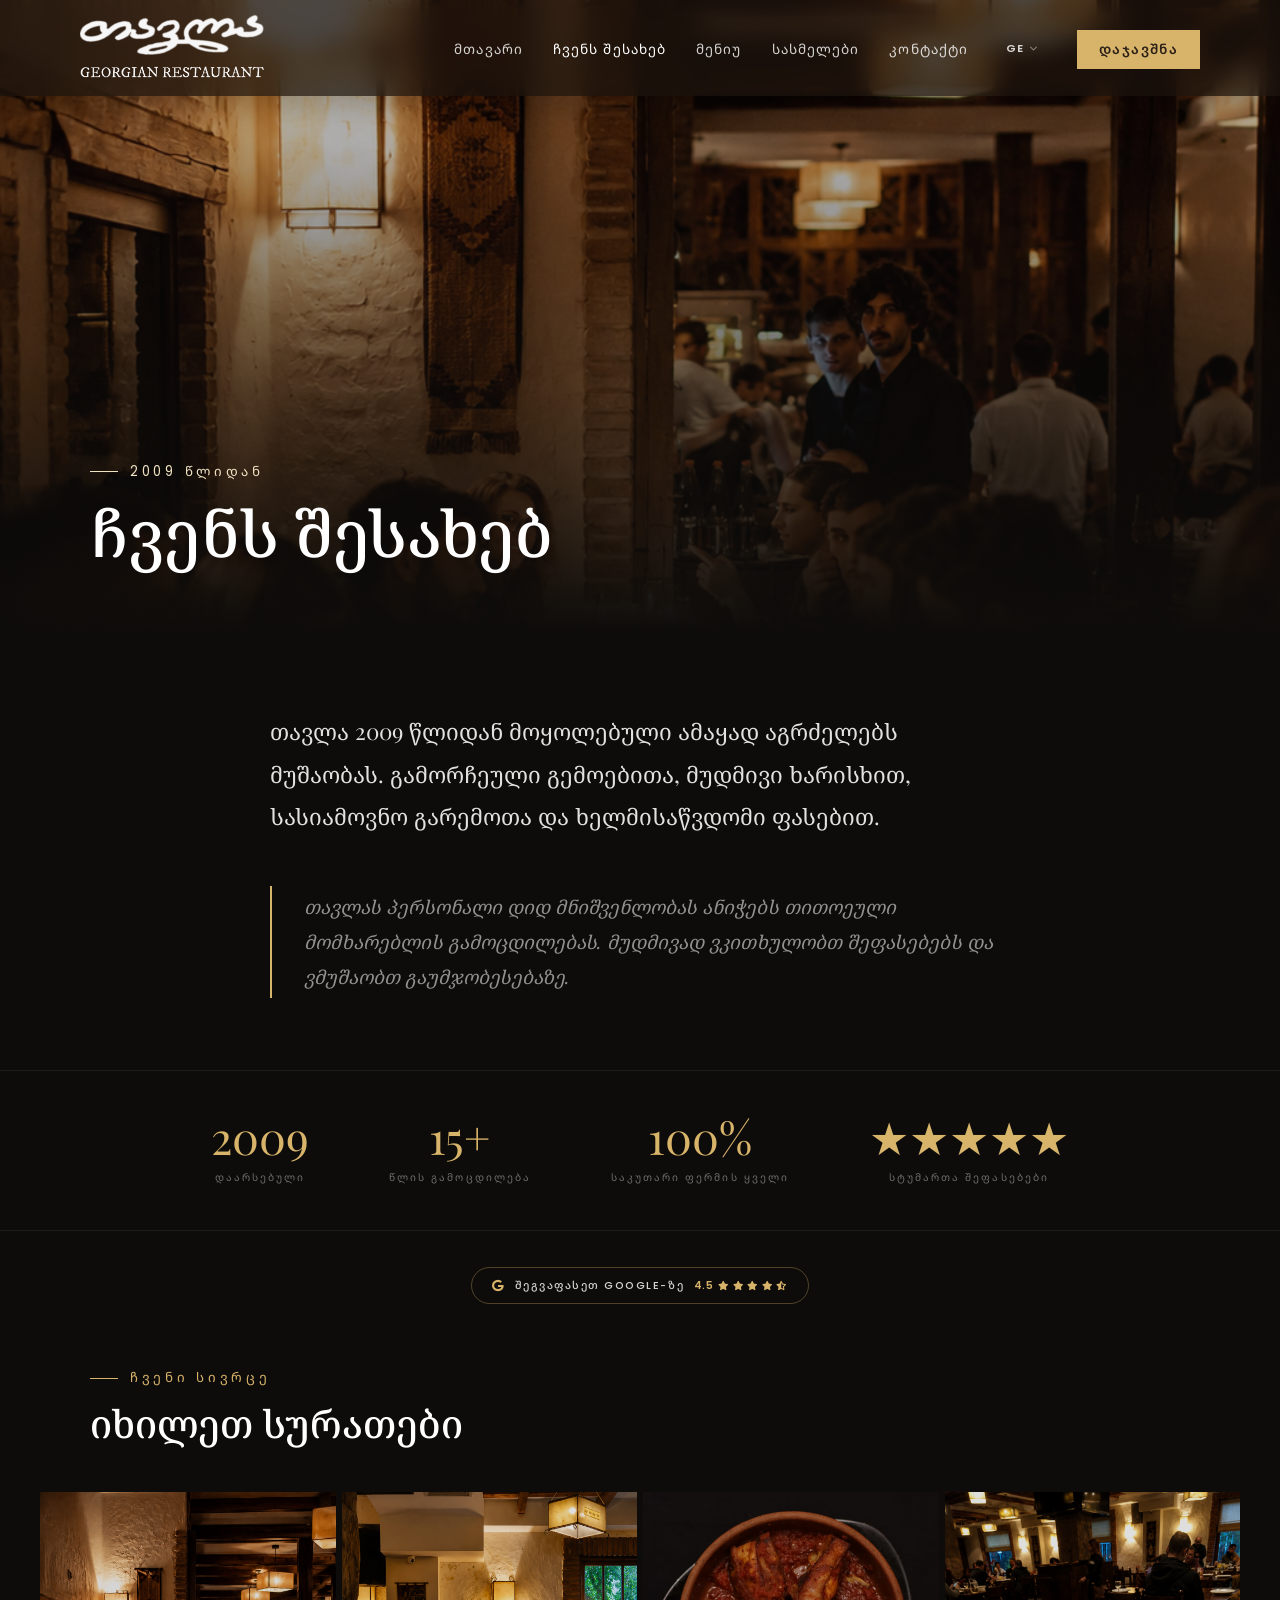
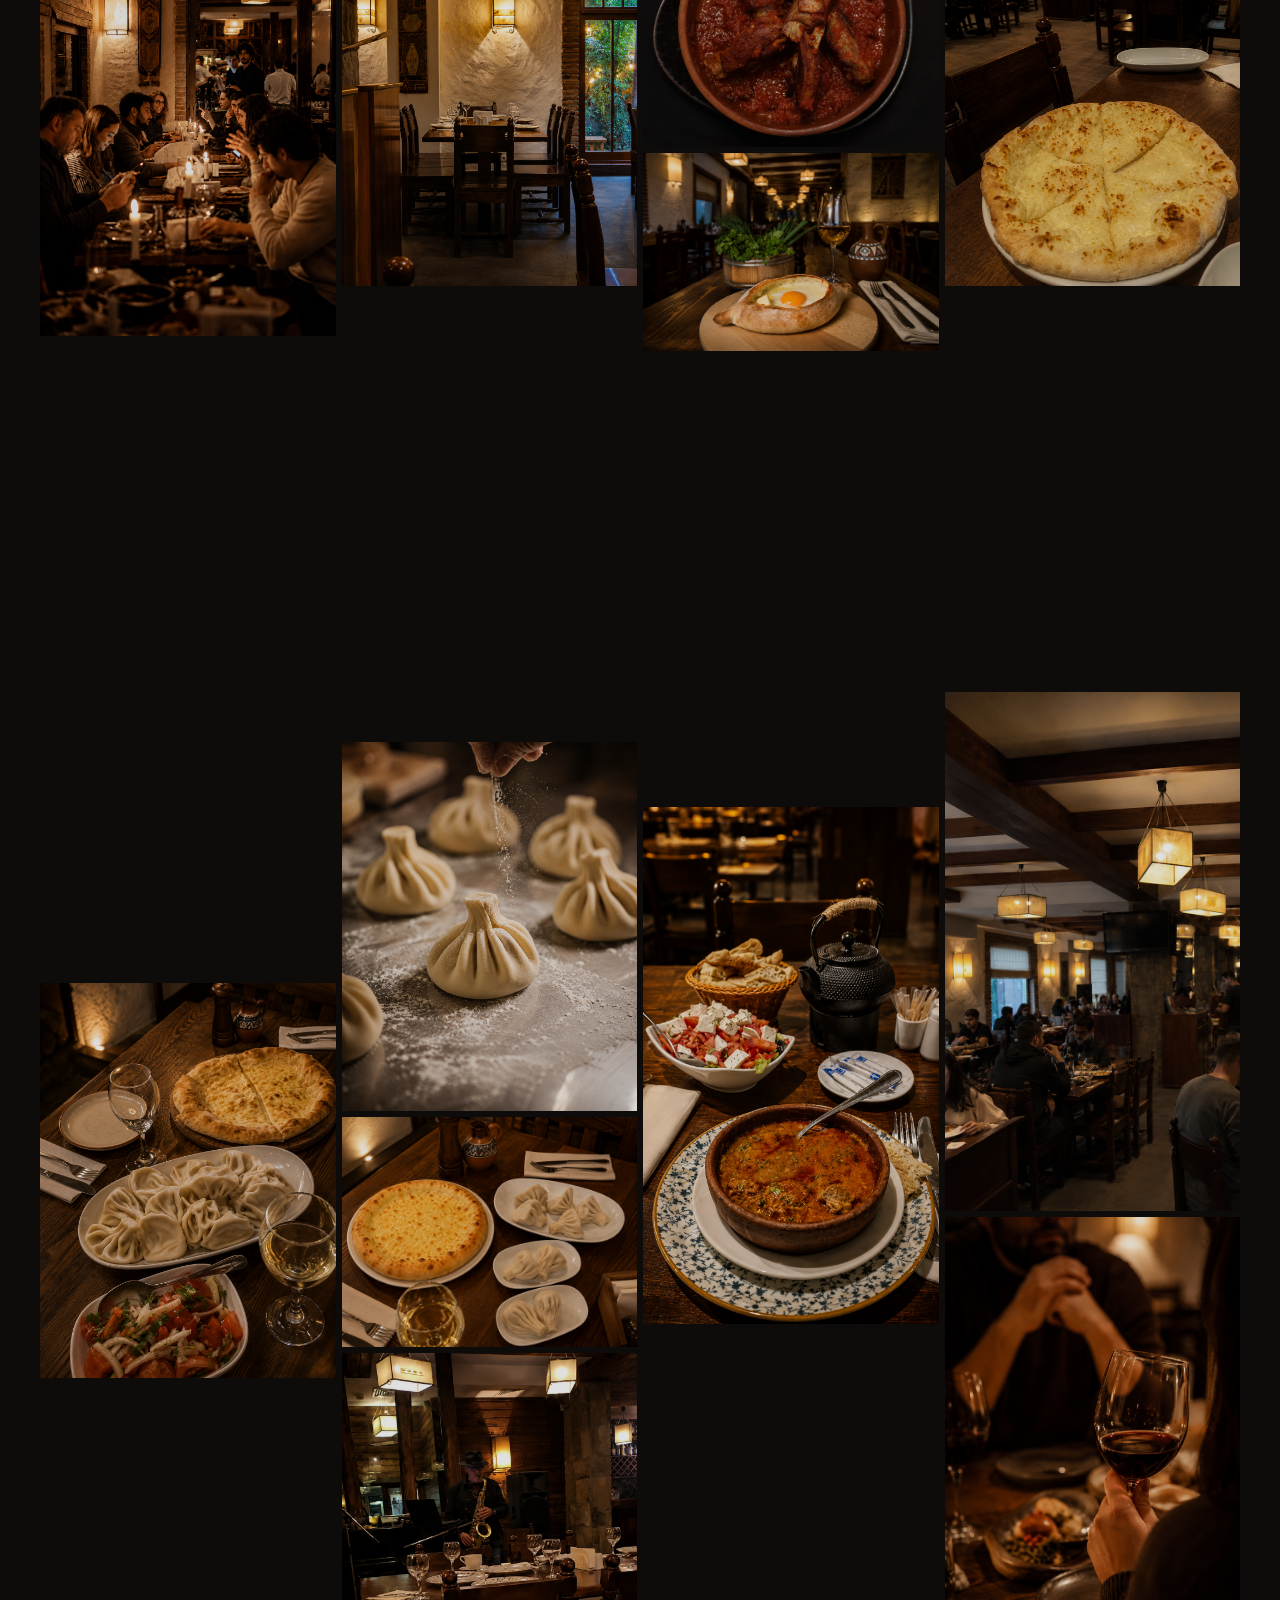
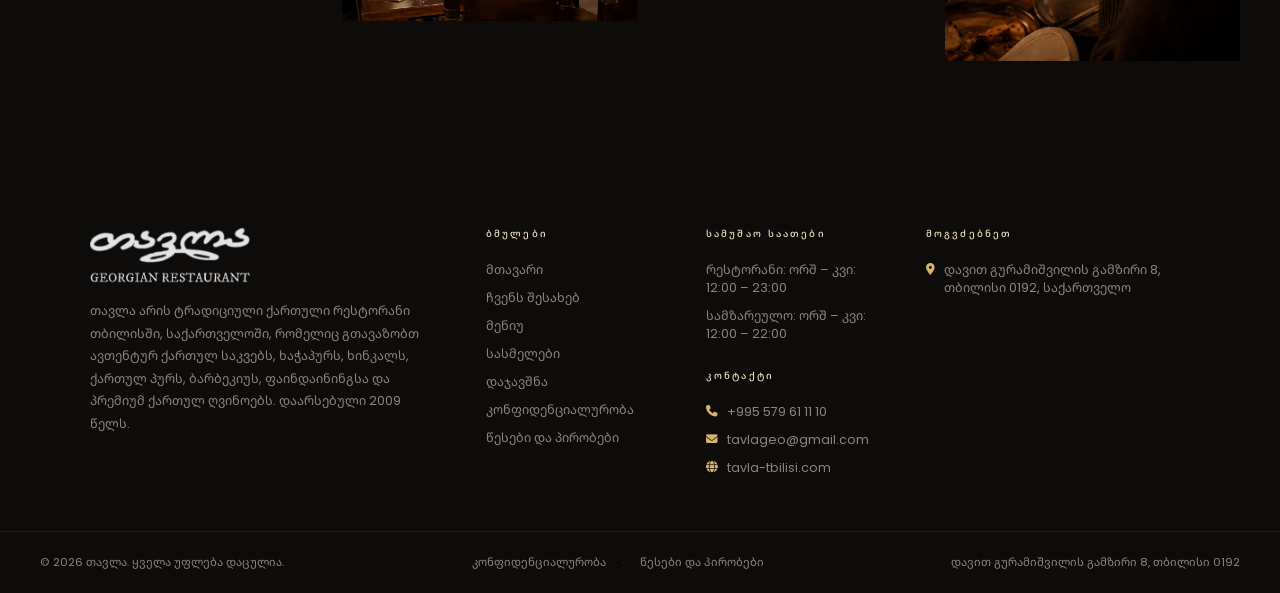
==== commit a65115ad: "Update font styles and enhance reservation form layout across multiple HTML and CSS files; add addit" ====
--- a/about.html
+++ b/about.html
@@ -19,7 +19,7 @@
   <link rel="manifest" href="/site.webmanifest" />
   <link rel="preconnect" href="https://fonts.googleapis.com" />
   <link rel="preconnect" href="https://fonts.gstatic.com" crossorigin />
-  <link href="https://fonts.googleapis.com/css2?family=Playfair+Display:ital,wght@0,400;0,500;0,600;1,400&family=Poppins:wght@300;400;500;600&family=Noto+Sans+Georgian:wght@300;400;500;600&family=Noto+Serif+Georgian:wght@400;500;600&display=swap" rel="stylesheet" />
+  <link href="https://fonts.googleapis.com/css2?family=Playfair+Display:ital,wght@0,400;0,500;0,600;1,400&family=Poppins:wght@300;400;500;600&family=Noto+Sans+Georgian:wght@300;400;500;600&family=Noto+Serif+Georgian:wght@400;500;600&family=Noto+Sans:wght@300;400;500;600&family=Noto+Serif:wght@400;500;600&display=swap" rel="stylesheet" />
   <link rel="stylesheet" href="https://cdnjs.cloudflare.com/ajax/libs/font-awesome/6.5.0/css/all.min.css" />
   <link rel="stylesheet" href="js/lenis.css" />
   <link rel="stylesheet" href="styles.css" />
@@ -439,7 +439,7 @@
 <section class="gallery-sec">
   <div class="gallery-head fi">
     <p class="sec-label" data-ge="ჩვენი სივრცე" data-en="Our Space" data-ru="Наше пространство">ჩვენი სივრცე</p>
-    <h2 data-ge="თავლის გლუვი ხედვა" data-en="A Glimpse of Tavla" data-ru="Взгляд на Тавлу">თავლის გლუვი ხედვა</h2>
+    <h2 data-ge="იხილეთ სურათები" data-en="A Glimpse of Tavla" data-ru="Взгляд на Тавлу">თავლის გლუვი ხედვა</h2>
   </div>
   <div class="gallery-grid">
     <div class="gallery-item fi" data-index="0">
--- a/styles.css
+++ b/styles.css
@@ -9,8 +9,12 @@
   --gold2:#f1e2c2;
   --light:#f8f5f0;
   --grey:#666;
-  --font-sans:'Poppins','Noto Sans Georgian',sans-serif;
-  --font-serif:'Playfair Display','Noto Serif Georgian',serif;
+  --font-sans:'Poppins','Noto Sans Georgian','Noto Sans',sans-serif;
+  --font-serif:'Playfair Display','Noto Serif Georgian','Noto Serif',serif;
+}
+:lang(ru){
+  --font-sans:'Poppins','Noto Sans',sans-serif;
+  --font-serif:'Noto Serif',serif;
 }
 /* NAVBAR */
 .navbar{position:fixed;top:0;left:0;width:100%;z-index:999;background:rgba(25,18,13,.72);backdrop-filter:blur(12px);-webkit-backdrop-filter:blur(12px);box-shadow:0 10px 30px rgba(0,0,0,.22);display:flex;align-items:center;justify-content:center;height:96px;transition:background .28s ease,backdrop-filter .28s ease,-webkit-backdrop-filter .28s ease,box-shadow .28s ease}
@@ -122,22 +126,52 @@
 .silk .sec-p{max-width:760px;margin:0 auto 16px}
 /* RESERVATION */
 .res-sec{background:#0e0c0a;padding:96px 0}
-.res-head{text-align:center;margin-bottom:52px}
+.res-head{text-align:center;margin-bottom:44px}
 .res-head .sec-label{justify-content:center}
 .res-head .sec-label::before{display:none}
 .res-head .sec-h2{color:#fff;margin-bottom:10px}
 .res-head .sec-p{color:rgba(255,255,255,.55);max-width:500px;margin:0 auto}
-.res-wrap{max-width:820px;margin:0 auto}
-.res-row{display:grid;grid-template-columns:1fr 1fr;gap:16px;margin-bottom:16px}
+.res-wrap{max-width:720px;margin:0 auto;padding:40px 44px 44px;background:rgba(255,255,255,.025);border:1px solid rgba(255,255,255,.08);border-radius:4px}
+.res-row{display:grid;grid-template-columns:1fr 1fr;gap:18px;margin-bottom:18px;align-items:start}
+.res-row:last-child{margin-bottom:0}
 .res-row.three{grid-template-columns:1fr 1fr 1fr}
-.fg{display:flex;flex-direction:column;gap:7px}
-.fg label{font-size:.6rem;letter-spacing:.2em;text-transform:uppercase;color:var(--gold2);font-weight:500}
-.fg input,.fg select,.fg textarea{background:rgba(255,255,255,.07);border:1px solid rgba(255,255,255,.15);color:#fff;padding:13px 15px;font-family:var(--font-sans);font-size:.84rem;outline:none;transition:border-color .2s;appearance:none;-webkit-appearance:none}
-.fg input::placeholder,.fg textarea::placeholder{color:rgba(255,255,255,.3)}
-.fg input:focus,.fg select:focus,.fg textarea:focus{border-color:var(--gold)}
-.fg select option{background:#2b1f17}
-.res-submit{text-align:center;margin-top:26px}
-.res-submit button{background:var(--gold);color:var(--navy);padding:15px 56px;font-size:.76rem;font-weight:600;letter-spacing:.15em;text-transform:uppercase;border:none;cursor:pointer;font-family:var(--font-sans);transition:background .2s}
+.res-sec .fg{display:flex;flex-direction:column;gap:10px}
+@media(min-width:601px){
+  .res-row .fg{display:grid;grid-template-rows:minmax(2.85em,auto) auto;gap:10px;align-content:start}
+  .res-row .fg>label{display:flex;align-items:flex-end;flex-wrap:wrap;margin:0}
+}
+.res-sec .fg label{font-size:.72rem;letter-spacing:.12em;text-transform:uppercase;color:var(--gold2);font-weight:600;line-height:1.35}
+.res-sec .fg input,.res-sec .fg select,.res-sec .fg textarea,.res-date-custom select,.res-guest-more{background:rgba(255,255,255,.07);border:1px solid rgba(255,255,255,.15);color:#fff;padding:14px 16px;font-family:var(--font-sans);font-size:.875rem;outline:none;transition:border-color .2s,background .2s;appearance:none;-webkit-appearance:none;border-radius:2px;width:100%}
+.res-sec .fg input::placeholder,.res-sec .fg textarea::placeholder{color:rgba(255,255,255,.32)}
+.res-sec .fg input:focus,.res-sec .fg select:focus,.res-sec .fg textarea:focus,.res-date-custom select:focus,.res-guest-more:focus{border-color:var(--gold);background:rgba(255,255,255,.09)}
+.res-sec .fg select option,.res-date-custom select option,.res-guest-more option{background:#2b1f17}
+.res-sec .fg textarea{min-height:80px;resize:vertical;line-height:1.55}
+.res-sec .fg label .opt-tag{font-weight:400;text-transform:none;letter-spacing:.02em;opacity:.55;font-size:.68rem}
+.res-block{margin-bottom:36px;padding-bottom:34px;border-bottom:1px solid rgba(255,255,255,.09)}
+.res-block:last-of-type{border-bottom:none;margin-bottom:4px;padding-bottom:0}
+.res-block-title{font-family:var(--font-serif);font-size:clamp(1.15rem,2.2vw,1.35rem);font-weight:500;color:#fff;margin:0 0 22px;letter-spacing:.01em;padding-bottom:14px;border-bottom:1px solid rgba(216,180,106,.18)}
+.res-block > .fg + .fg,.res-block > .fg + .res-field,.res-block > .res-field{margin-top:26px}
+.res-row .fg,.res-row .fg + .fg{margin-top:0}
+.res-chips{display:flex;flex-wrap:wrap;gap:9px}
+#dateChips .res-chip{flex:1 1 calc(25% - 9px);min-width:0;text-align:center;padding-left:10px;padding-right:10px}
+.res-chip{background:rgba(255,255,255,.06);border:1px solid rgba(255,255,255,.14);color:rgba(255,255,255,.82);padding:12px 16px;font-size:.84rem;cursor:pointer;font-family:var(--font-sans);transition:border-color .2s,background .2s,color .2s,box-shadow .2s;line-height:1.2;border-radius:2px;min-height:44px;display:inline-flex;align-items:center;justify-content:center}
+.res-chip:hover{border-color:rgba(216,180,106,.5);color:#fff;background:rgba(255,255,255,.09)}
+.res-chip:focus-visible{outline:2px solid var(--gold);outline-offset:2px}
+.res-chip.active{background:rgba(216,180,106,.2);border-color:var(--gold);color:var(--gold2);box-shadow:inset 0 0 0 1px rgba(216,180,106,.15)}
+.res-time-block{display:flex;flex-direction:column;gap:0}
+.res-time-group-label{font-size:.68rem;letter-spacing:.1em;text-transform:uppercase;color:rgba(216,180,106,.78);margin:16px 0 10px;font-weight:600;line-height:1.35}
+.res-time-block .res-time-group-label:first-child{margin-top:2px}
+.res-time-scroll{flex-wrap:nowrap;overflow-x:auto;-webkit-overflow-scrolling:touch;scrollbar-width:none;padding-bottom:4px;margin:0 -2px;padding-left:2px;padding-right:2px}
+.res-time-scroll::-webkit-scrollbar{display:none}
+.res-time-scroll .res-chip{flex-shrink:0;min-width:62px;padding-left:14px;padding-right:14px}
+.res-guest-chips{display:grid;grid-template-columns:repeat(7,minmax(0,1fr));gap:9px}
+.res-guest-chips .res-chip{padding-left:8px;padding-right:8px;min-width:0;width:100%}
+.res-date-custom{display:grid;grid-template-columns:1.4fr 1fr;gap:10px;margin-top:4px}
+.res-date-display{font-family:var(--font-serif);font-size:.88rem;color:rgba(241,226,194,.72);margin-top:12px;min-height:1.3em;line-height:1.45}
+.res-guest-more{margin-top:4px}
+.res-submit{text-align:center;margin-top:32px;padding-top:8px}
+.res-submit button:disabled{opacity:.65;cursor:not-allowed}
+.res-submit button{background:var(--gold);color:var(--navy);padding:16px 56px;font-size:.76rem;font-weight:600;letter-spacing:.15em;text-transform:uppercase;border:none;cursor:pointer;font-family:var(--font-sans);transition:background .2s;border-radius:2px}
 .res-submit button:hover{background:var(--gold2)}
 .res-legal{margin-top:16px;font-size:.72rem;line-height:1.7;color:rgba(255,255,255,.42);max-width:520px;margin-left:auto;margin-right:auto}
 .res-legal a{color:var(--gold);transition:color .2s}
@@ -150,6 +184,20 @@
 .res-success-help{margin-top:18px;font-size:.8rem;color:rgba(241,226,194,.5)}
 .res-success-help a{color:var(--gold);text-decoration:none;transition:color .2s}
 .res-success-help a:hover{color:var(--gold2)}
+@media(min-width:601px){
+  .res-time-scroll{flex-wrap:wrap;overflow:visible;padding-bottom:0}
+  .res-time-scroll .res-chip{flex-shrink:1}
+}
+@media(max-width:600px){
+  .res-wrap{padding:28px 20px 32px}
+  .res-block-title{margin-bottom:18px;padding-bottom:12px}
+  .res-block > .fg + .fg,.res-block > .fg + .res-field,.res-block > .res-field{margin-top:22px}
+  .res-row .fg,.res-row .fg + .fg{margin-top:0}
+  #dateChips .res-chip{flex:1 1 calc(50% - 9px)}
+  .res-guest-chips{grid-template-columns:repeat(4,minmax(0,1fr))}
+  .res-guest-chips .res-chip:last-child{grid-column:span 1}
+  .res-row,.res-row.three{grid-template-columns:1fr}
+}
 /* FOOTER */
 footer{background:#0e0c0a;padding:70px 0 0;color:rgba(255,255,255,.5)}
 .footer-grid{display:grid;grid-template-columns:2fr 1fr 1fr 1.5fr;gap:44px;padding-bottom:54px}
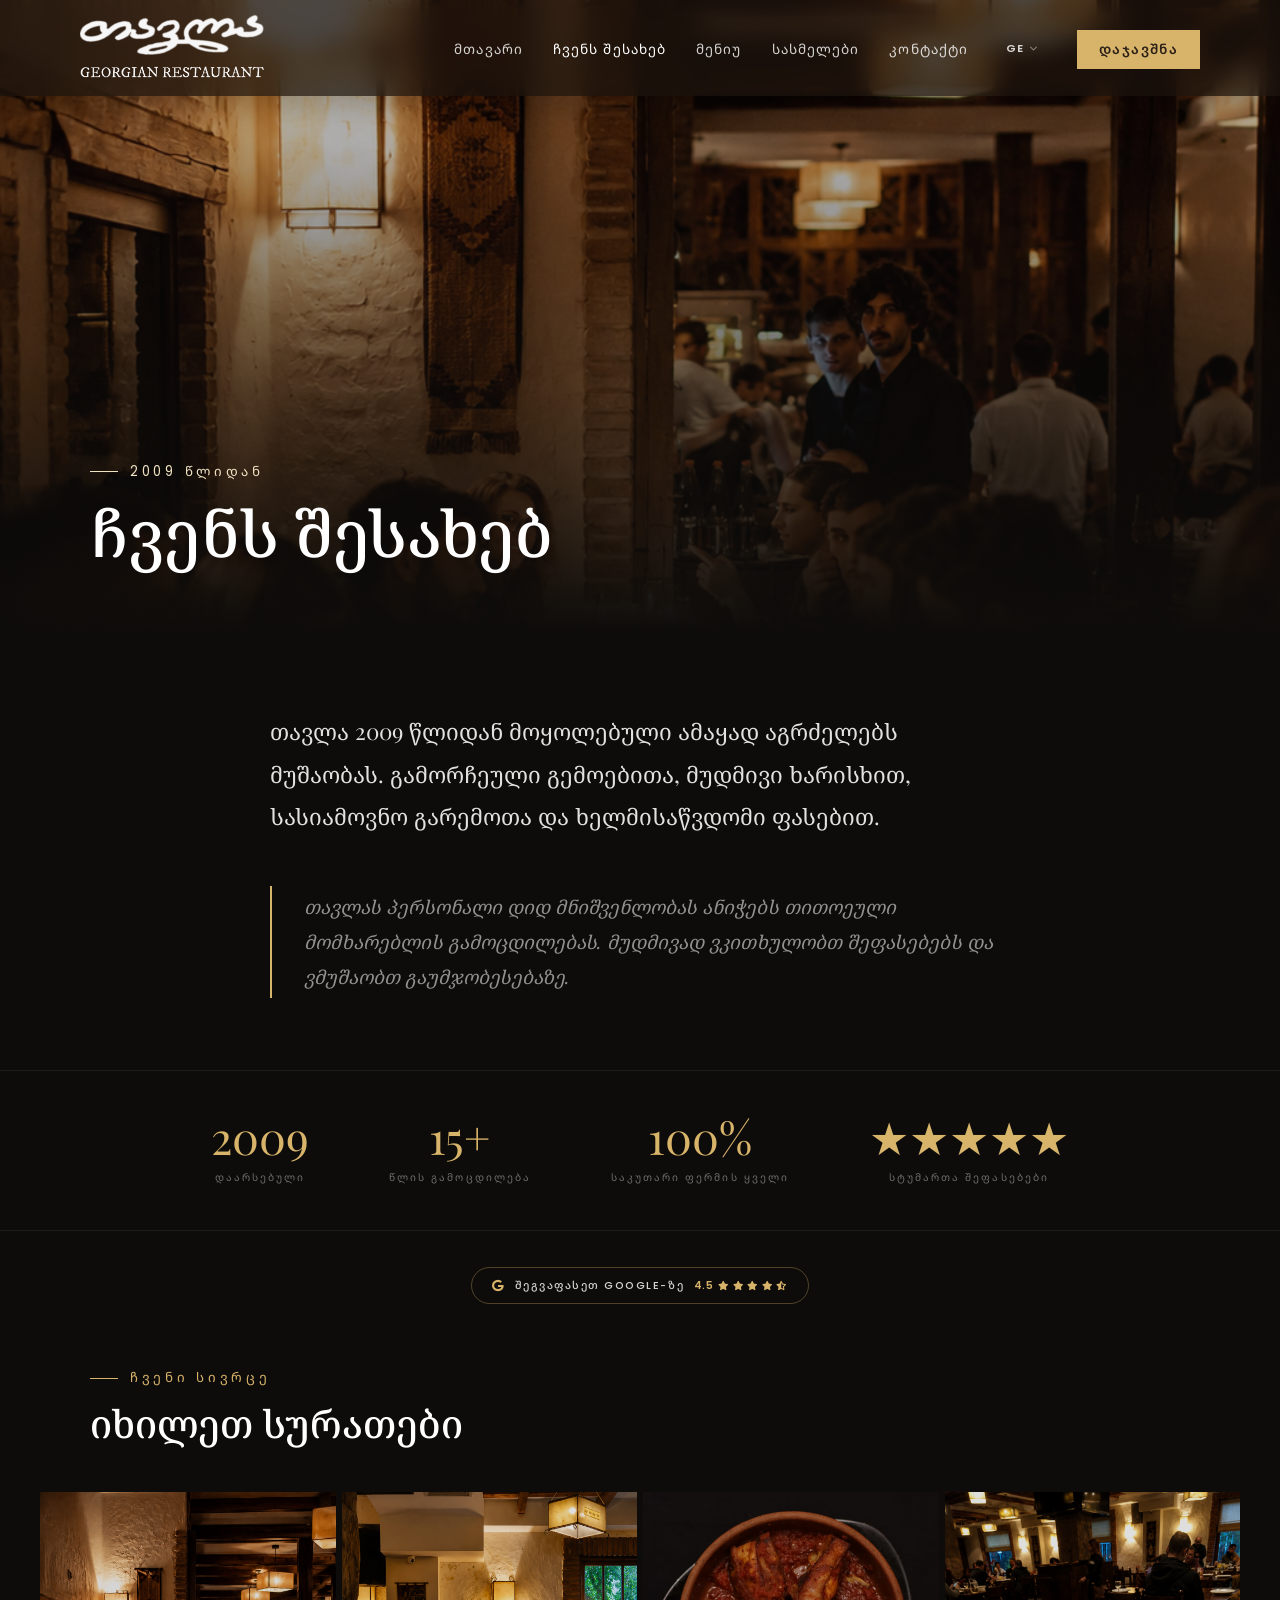
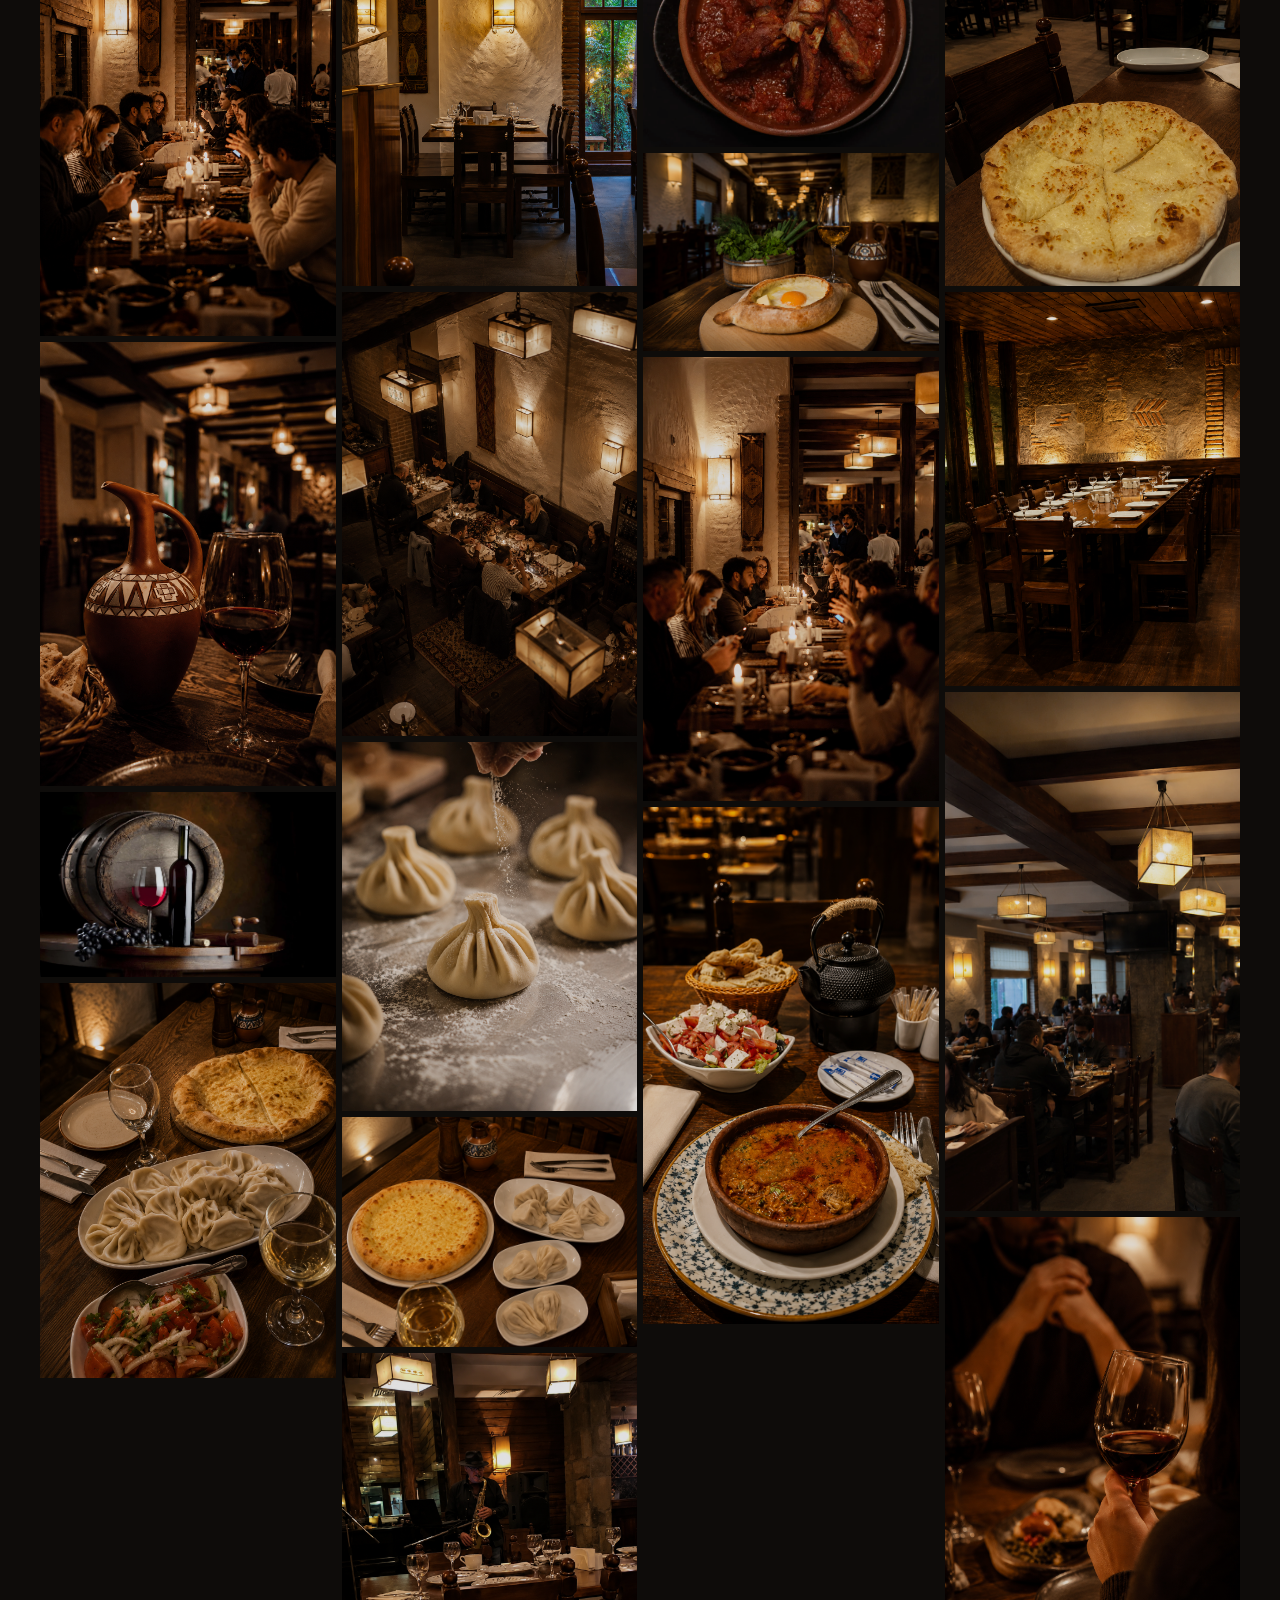
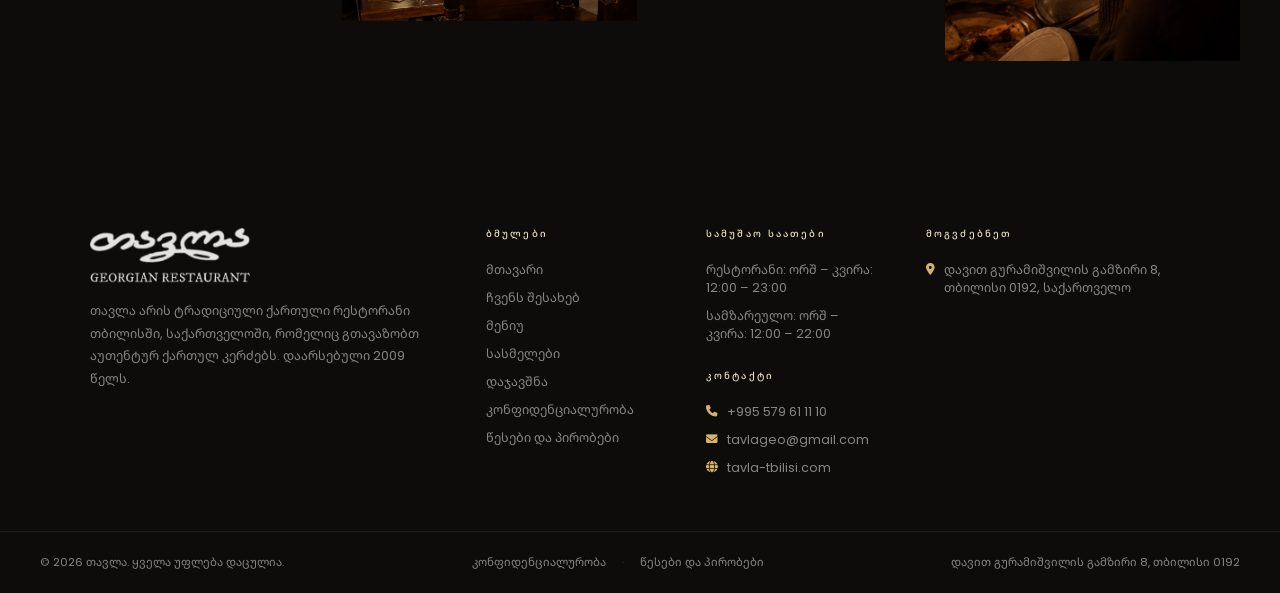
==== commit 4a39f5b2: "Update footer content across multiple HTML files to reflect accurate restaurant offerings and operat" ====
--- a/about.html
+++ b/about.html
@@ -510,7 +510,7 @@
     <div class="footer-grid">
       <div>
         <div class="foot-brand"><img src="images/tavla-nav-hero.png" alt="Tavla Georgian Restaurant, Tbilisi" class="foot-logo"/></div>
-        <p class="foot-about" data-ge="თავლა არის ტრადიციული ქართული რესტორანი თბილისში, საქართველოში, რომელიც გთავაზობთ ავთენტურ ქართულ საკვებს, ხაჭაპურს, ხინკალს, ქართულ პურს, ბარბეკიუს, ფაინდაინინგსა და პრემიუმ ქართულ ღვინოებს. დაარსებული 2009 წელს." data-en="Tavla Restaurant is a traditional Georgian restaurant in Tbilisi, Georgia, offering authentic Georgian food, Khachapuri, Khinkali, Georgian bread, BBQ, fine dining, and premium Georgian wines. Established 2009." data-ru="Ресторан Тавла — традиционный грузинский ресторан в Тбилиси, предлагающий аутентичную грузинскую кухню, хачапури, хинкали, грузинский хлеб, барбекю, изысканные блюда и премиальные грузинские вина. Основан в 2009 году.">თავლა არის ტრადიციული ქართული რესტორანი თბილისში, საქართველოში, რომელიც გთავაზობთ ავთენტურ ქართულ საკვებს, ხაჭაპურს, ხინკალს, ქართულ პურს, ბარბეკიუს, ფაინდაინინგსა და პრემიუმ ქართულ ღვინოებს. დაარსებული 2009 წელს.</p>
+        <p class="foot-about" data-ge="თავლა არის ტრადიციული ქართული რესტორანი თბილისში, საქართველოში, რომელიც გთავაზობთ აუთენტურ ქართულ კერძებს. დაარსებული 2009 წელს." data-en="Tavla Restaurant is a traditional Georgian restaurant in Tbilisi, Georgia, offering authentic Georgian food, Khachapuri, Khinkali, Georgian bread, BBQ, fine dining, and premium Georgian wines. Established 2009." data-ru="Ресторан Тавла — традиционный грузинский ресторан в Тбилиси, предлагающий аутентичную грузинскую кухню, хачапури, хинкали, грузинский хлеб, барбекю, изысканные блюда и премиальные грузинские вина. Основан в 2009 году.">თავლა არის ტრადიციული ქართული რესტორანი თბილისში, საქართველოში, რომელიც გთავაზობთ აუთენტურ ქართულ კერძებს. დაარსებული 2009 წელს.</p>
       </div>
       <div>
         <h4 data-ge="ბმულები" data-en="Quick Links" data-ru="Ссылки">ბმულები</h4>
@@ -527,8 +527,8 @@
       <div>
         <h4 data-ge="სამუშაო საათები" data-en="Opening Hours" data-ru="Часы работы">სამუშაო საათები</h4>
         <ul>
-          <li><span data-ge="რესტორანი: ორშ – კვი: 12:00 – 23:00" data-en="Restaurant: Mon – Sun: 12:00 – 23:00" data-ru="Ресторан: Пн – Вс: 12:00 – 23:00">რესტორანი: ორშ – კვი: 12:00 – 23:00</span></li>
-          <li><span data-ge="სამზარეულო: ორშ – კვი: 12:00 – 22:00" data-en="Kitchen: Mon – Sun: 12:00 – 22:00" data-ru="Кухня: Пн – Вс: 12:00 – 22:00">სამზარეულო: ორშ – კვი: 12:00 – 22:00</span></li>
+          <li><span data-ge="რესტორანი: ორშ – კვირა: 12:00 – 23:00" data-en="Restaurant: Mon – Sun: 12:00 – 23:00" data-ru="Ресторан: Пн – Вс: 12:00 – 23:00">რესტორანი: ორშ – კვირა: 12:00 – 23:00</span></li>
+          <li><span data-ge="სამზარეულო: ორშ – კვირა: 12:00 – 22:00" data-en="Kitchen: Mon – Sun: 12:00 – 22:00" data-ru="Кухня: Пн – Вс: 12:00 – 22:00">სამზარეულო: ორშ – კვირა: 12:00 – 22:00</span></li>
         </ul>
         <h4 style="margin-top:26px" data-ge="კონტაქტი" data-en="Contact" data-ru="Контакты">კონტაქტი</h4>
         <ul>
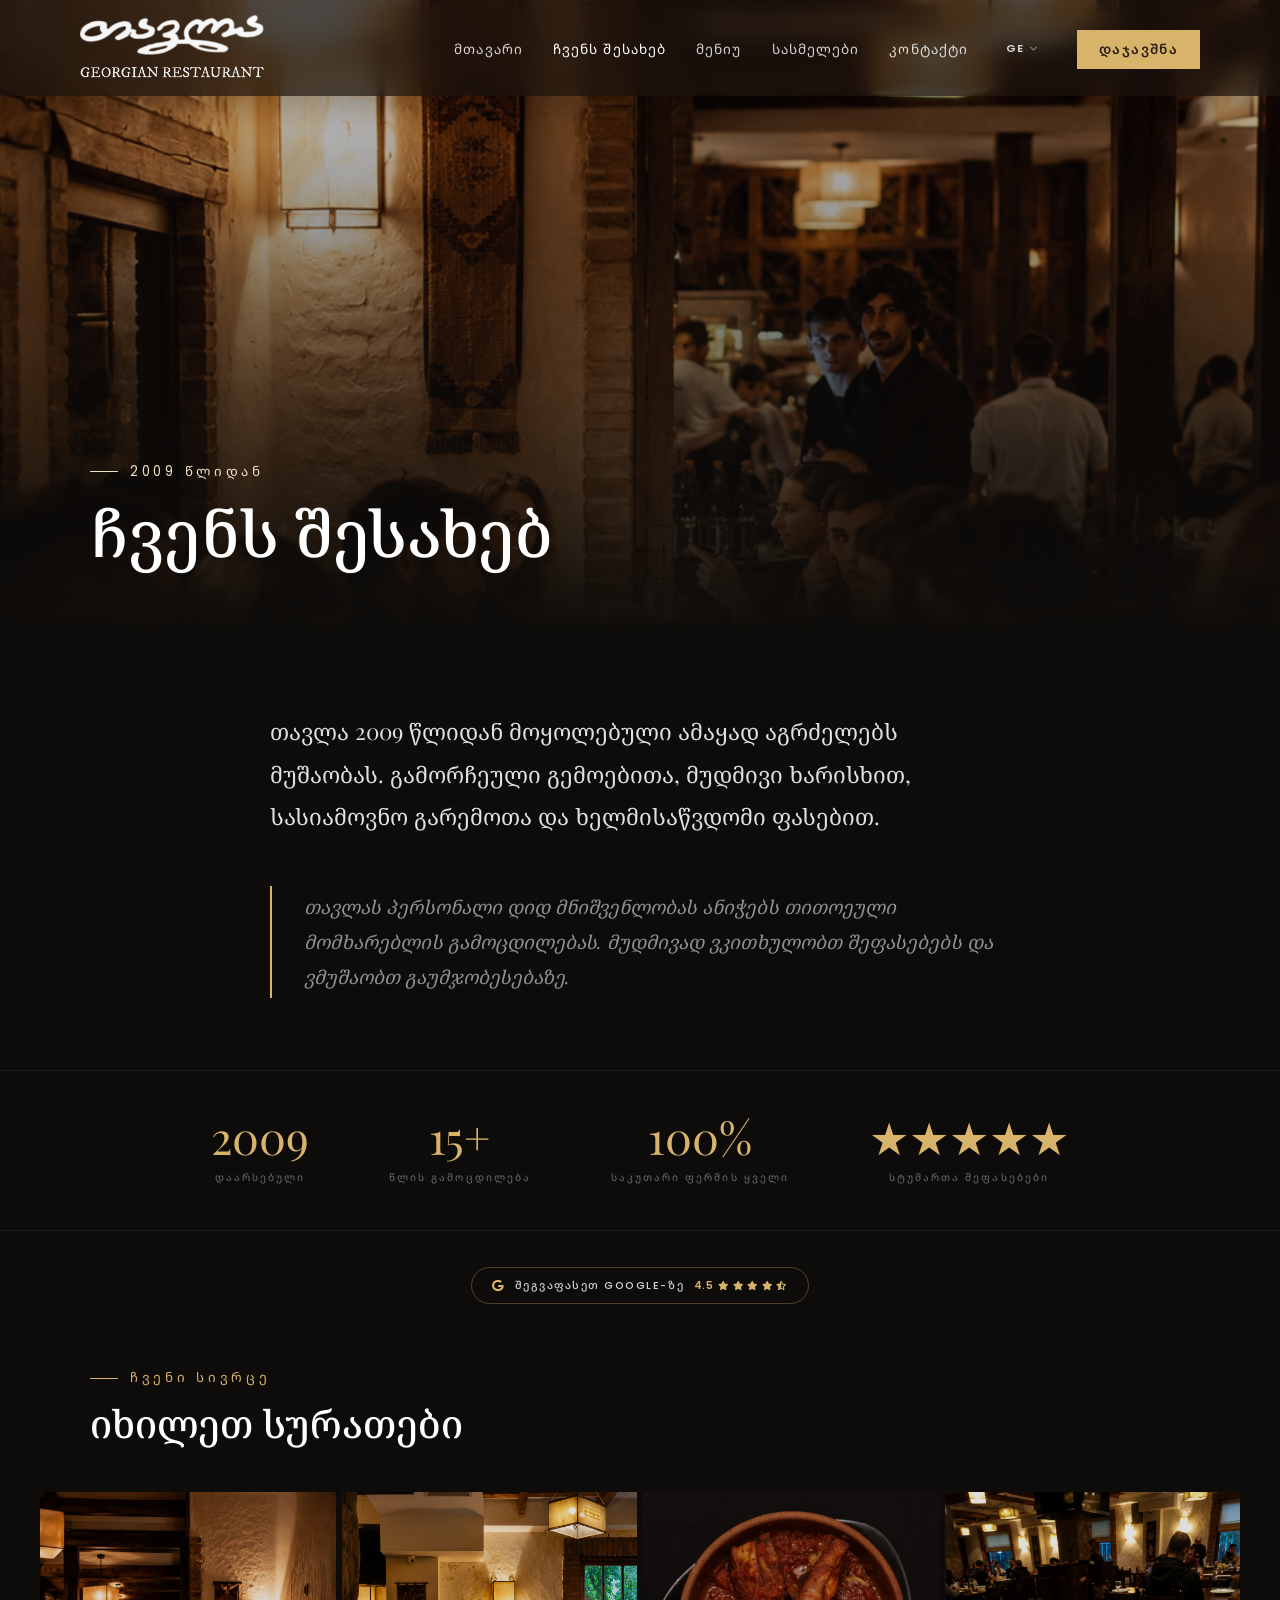
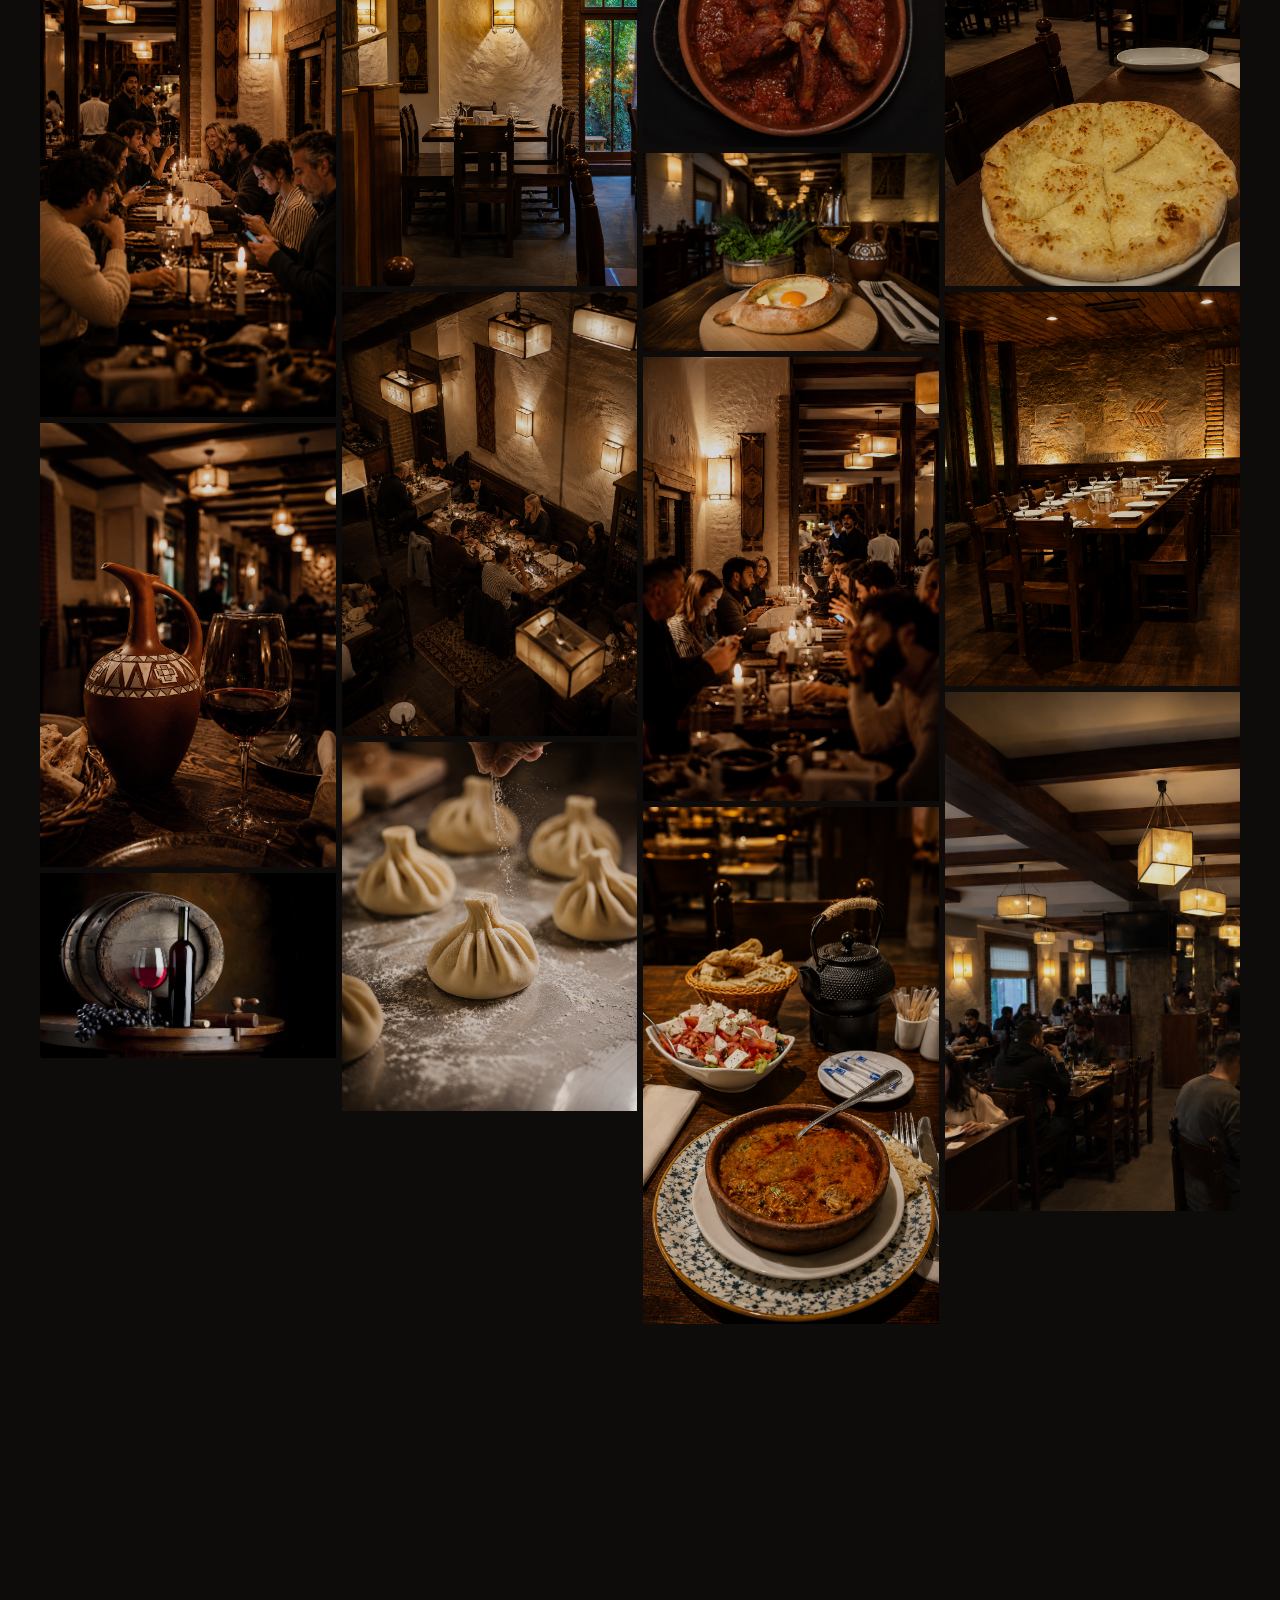
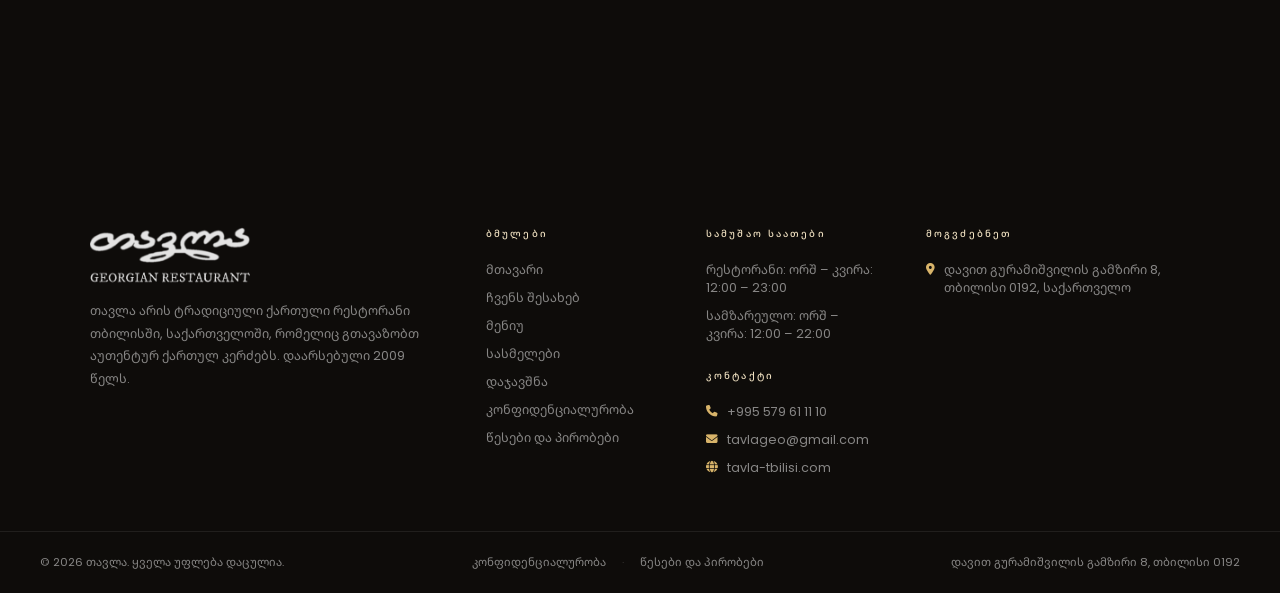
==== commit b38a6040: "Refactor code structure for improved readability and maintainability" ====
--- a/about.html
+++ b/about.html
@@ -443,7 +443,7 @@
   </div>
   <div class="gallery-grid">
     <div class="gallery-item fi" data-index="0">
-      <img src="images/tavla-hero-index.png" alt="Tavla restaurant" loading="lazy"/>
+      <img src="images/tavla-hero-index.jpg" alt="Tavla restaurant" loading="lazy"/>
     </div>
     <div class="gallery-item fi" data-index="1">
       <img src="images/about-us1.png" alt="Tavla interior" loading="lazy"/>
